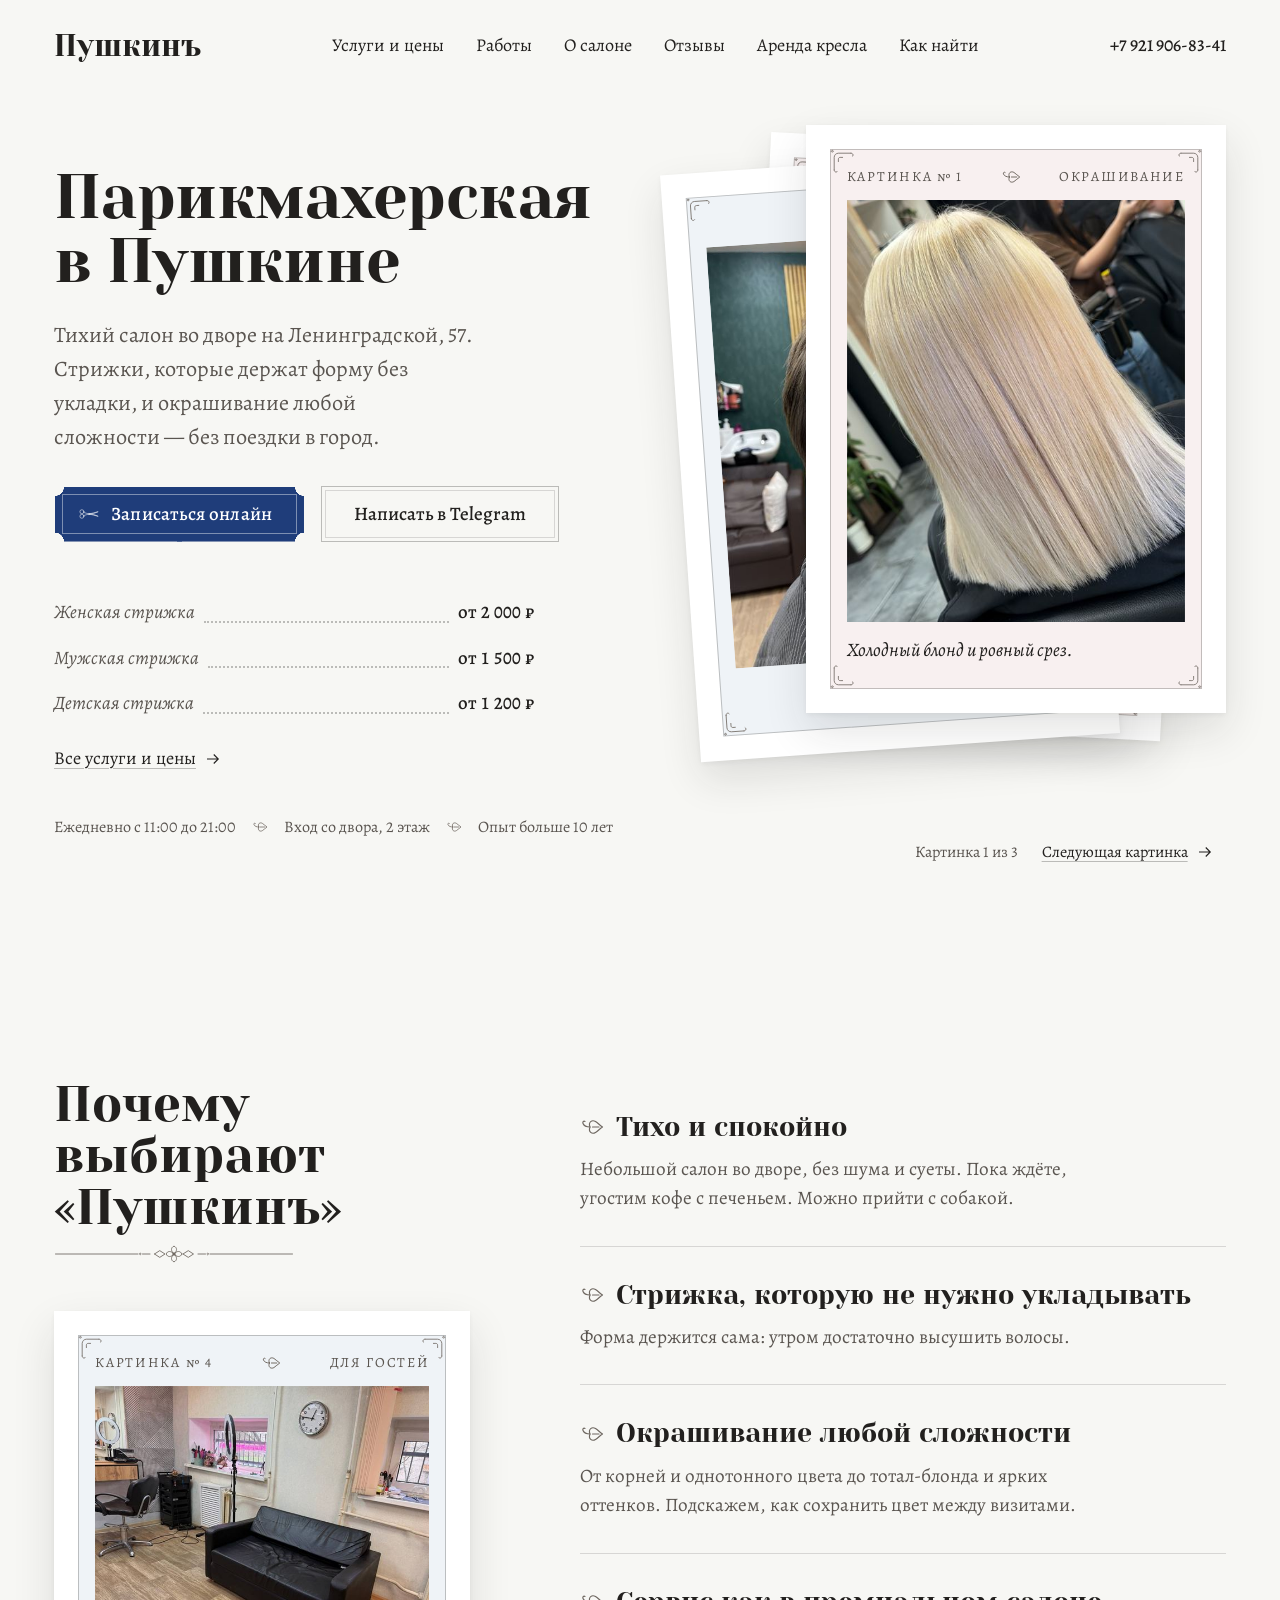
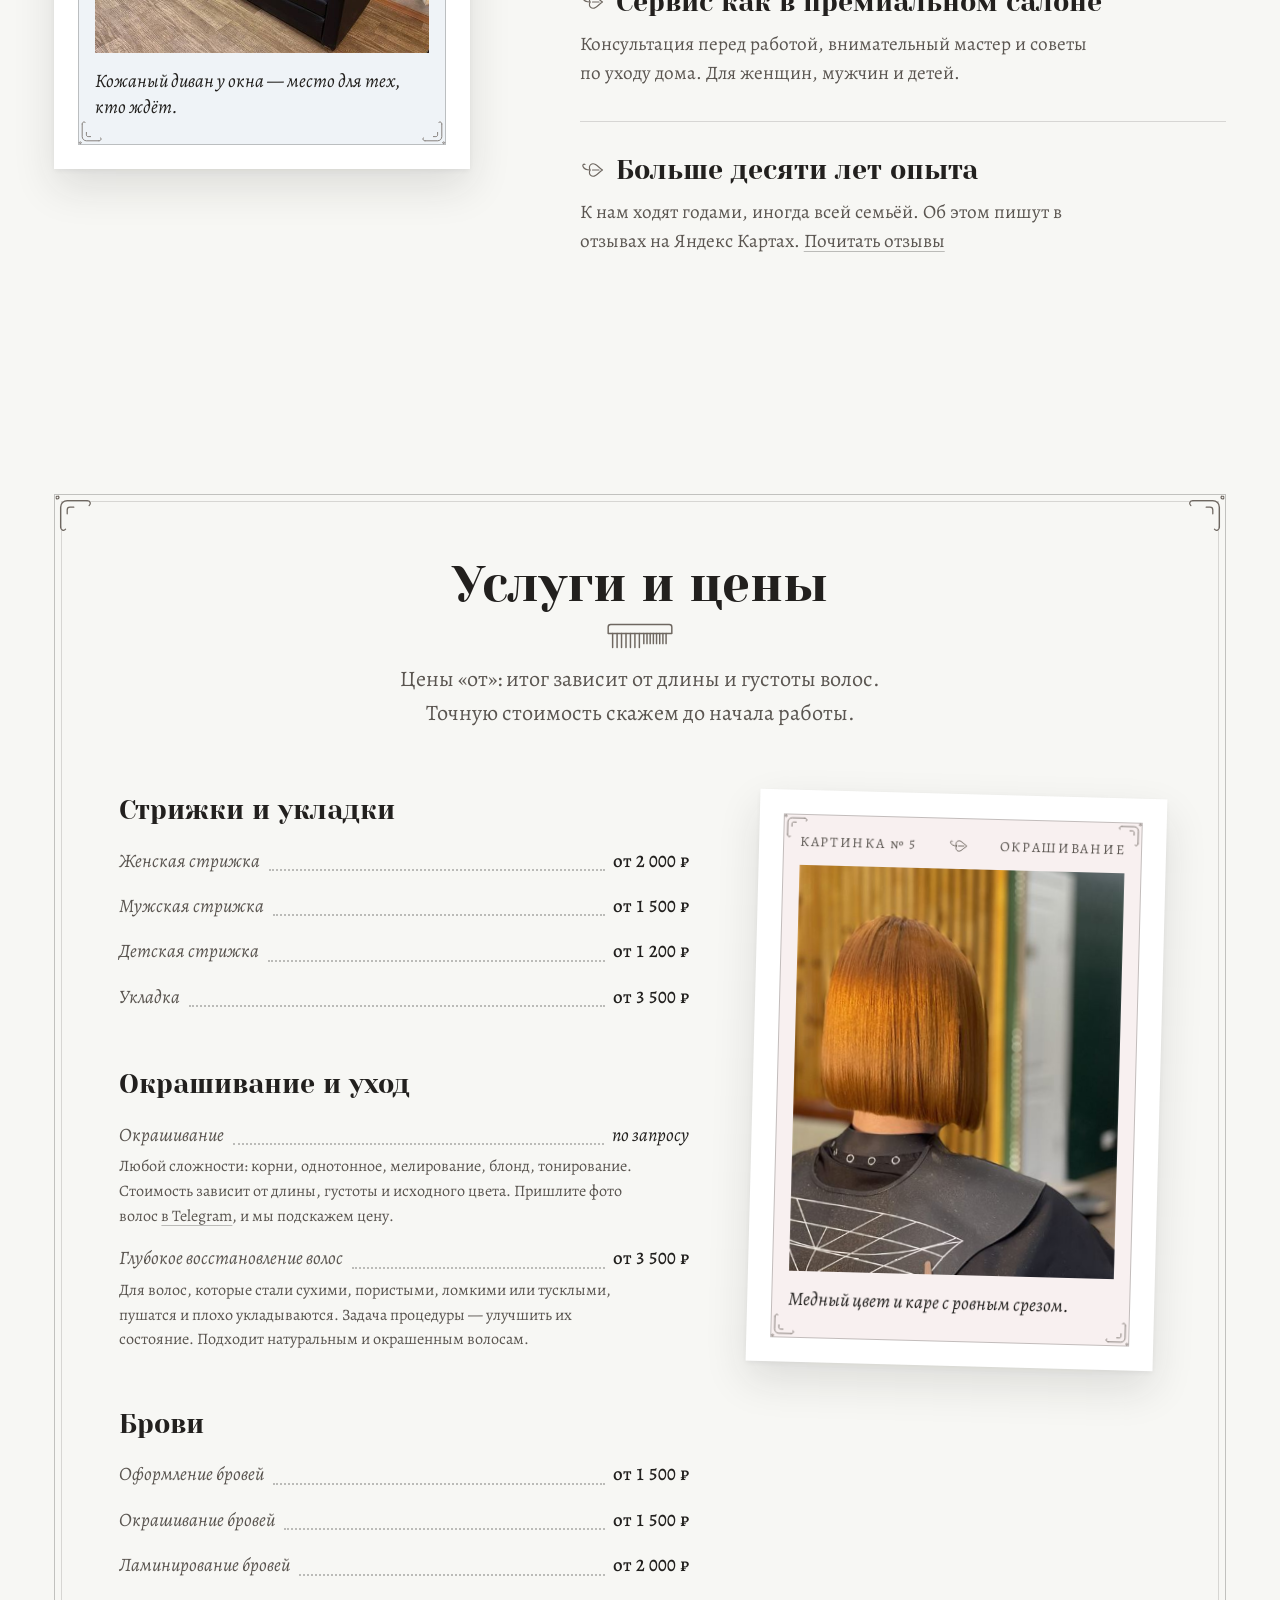
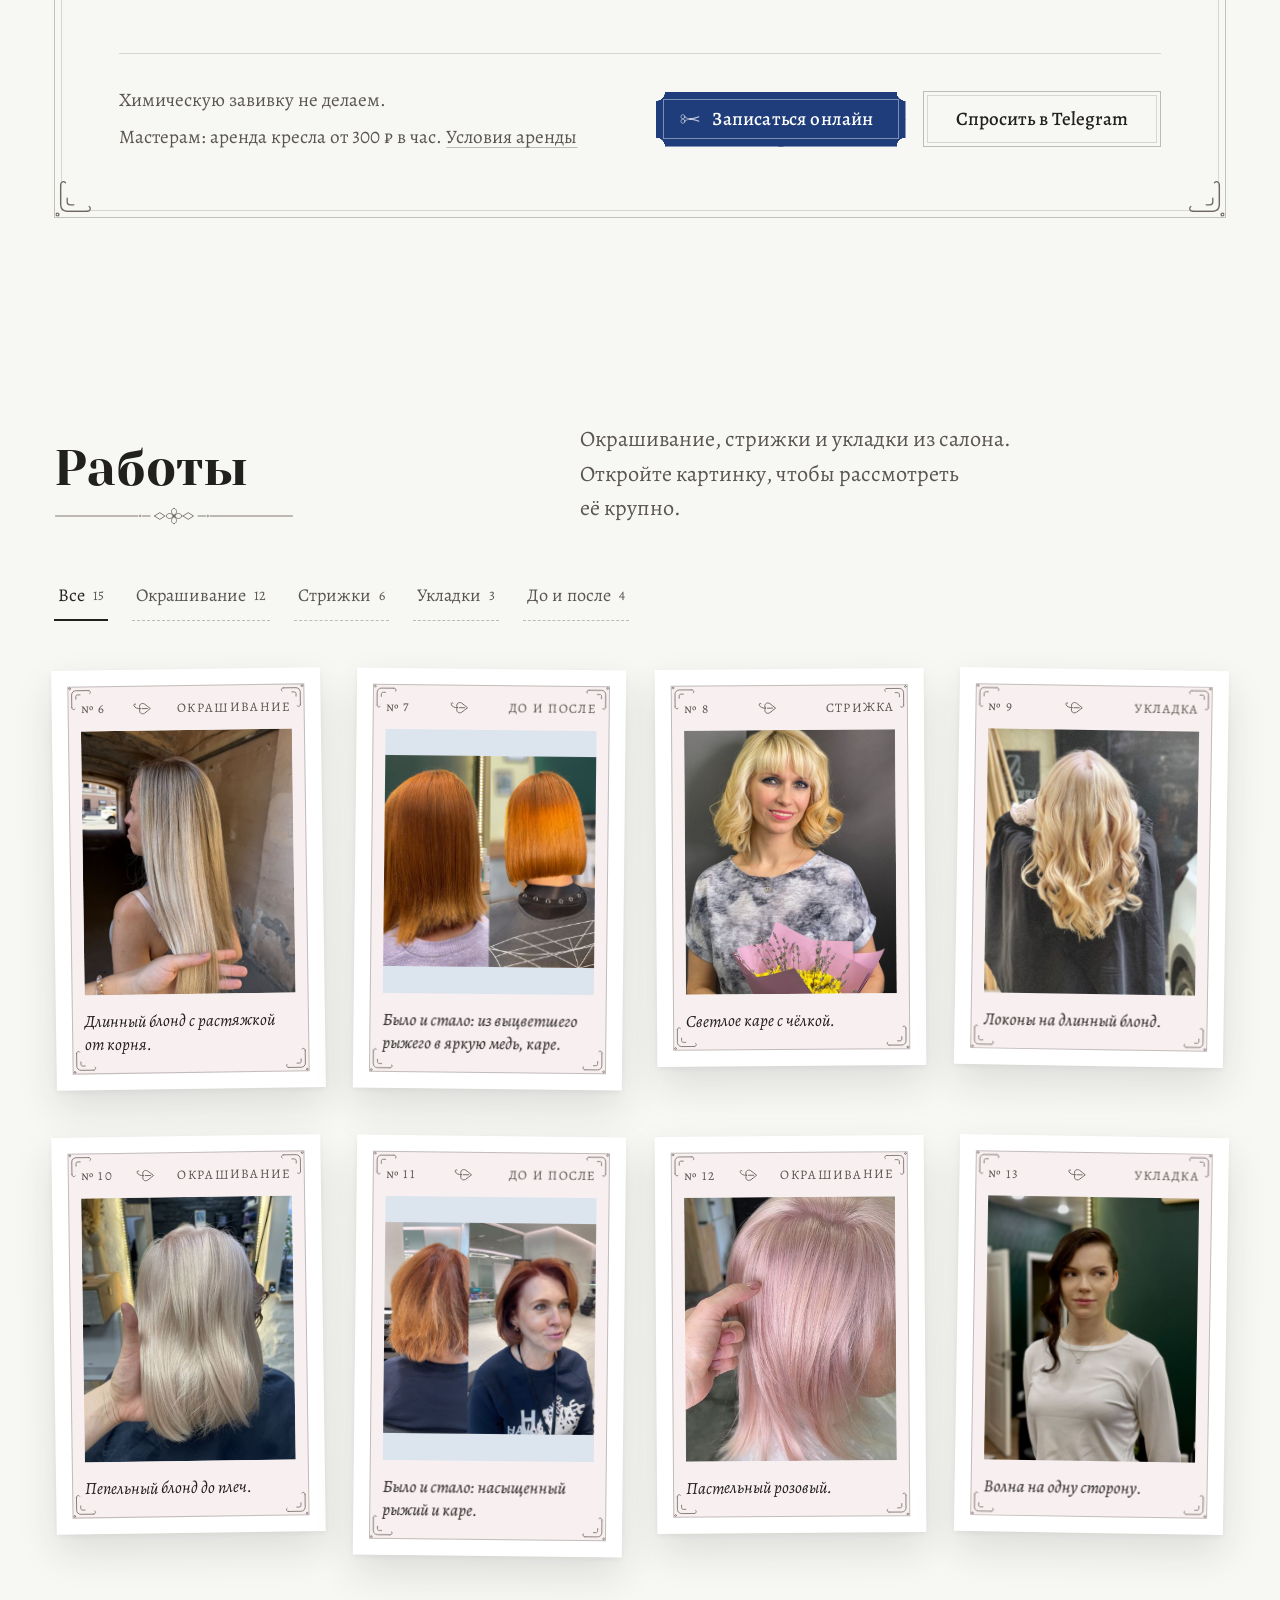
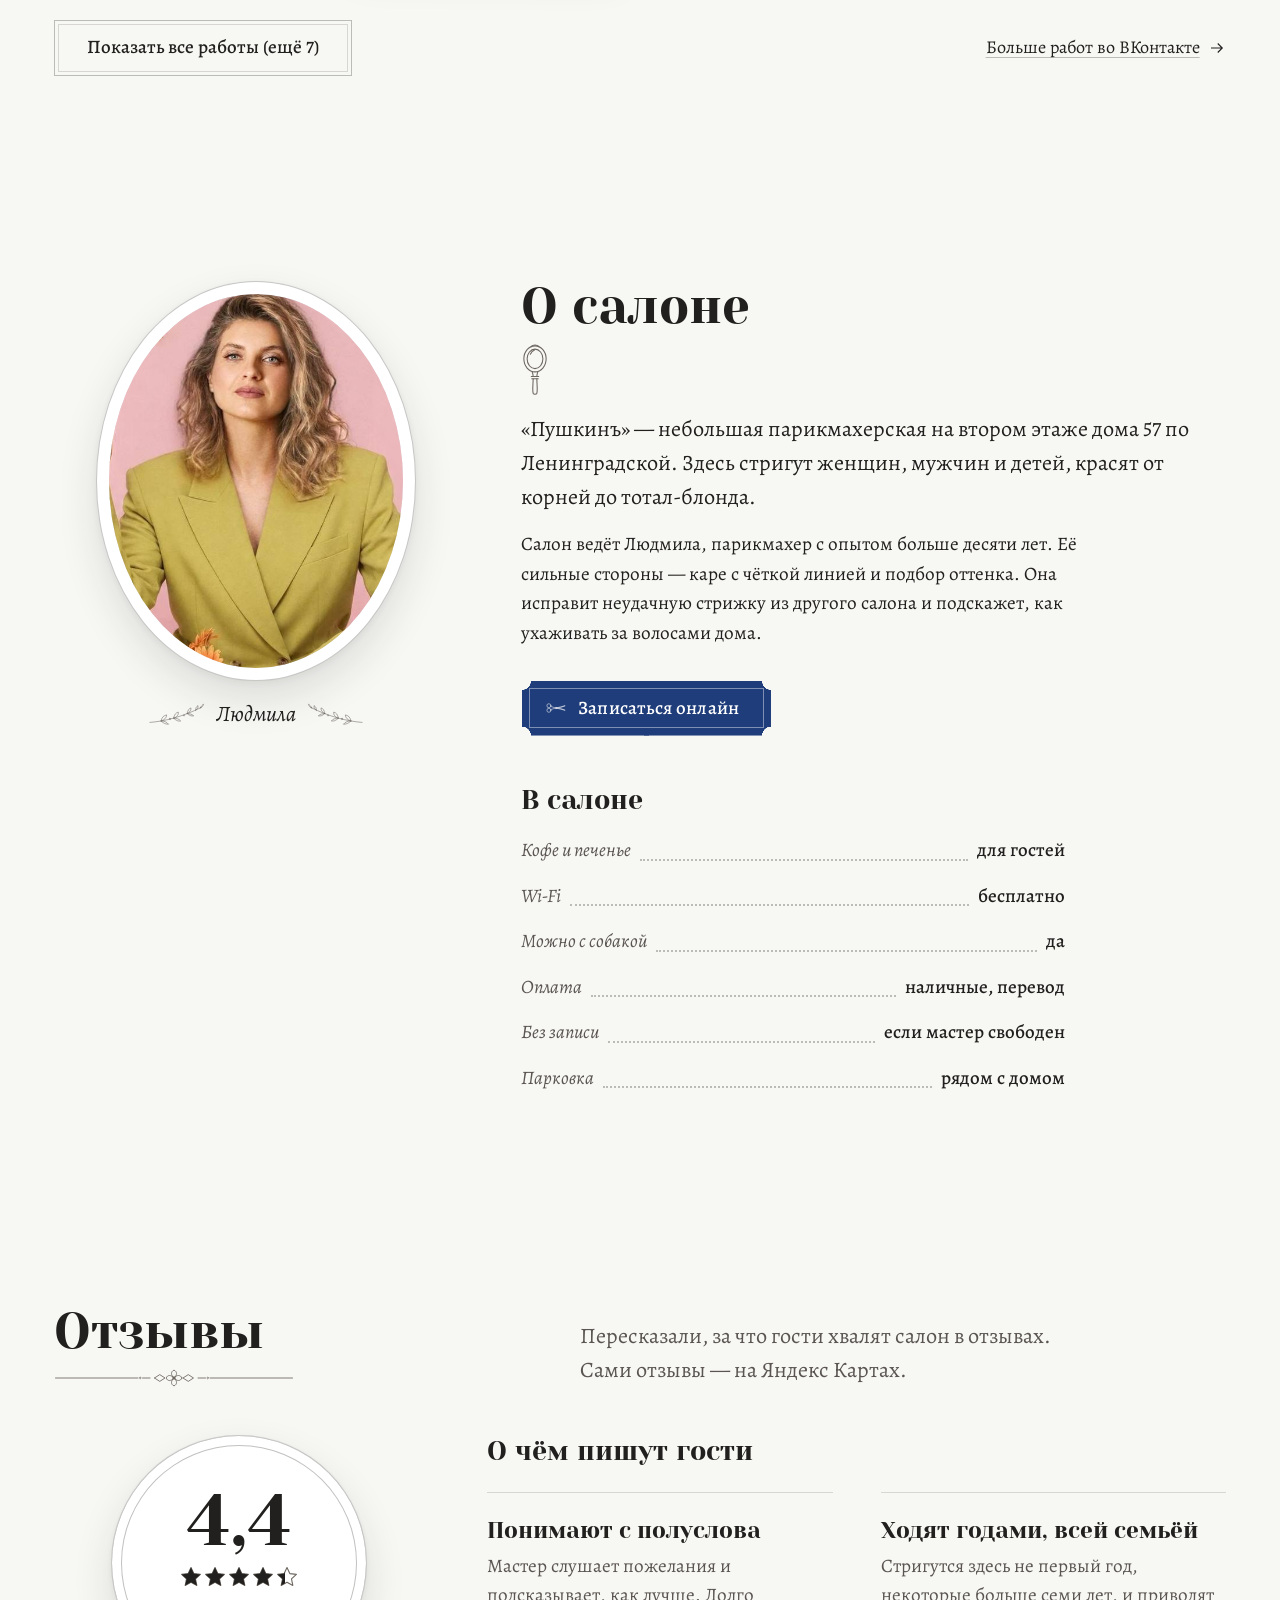
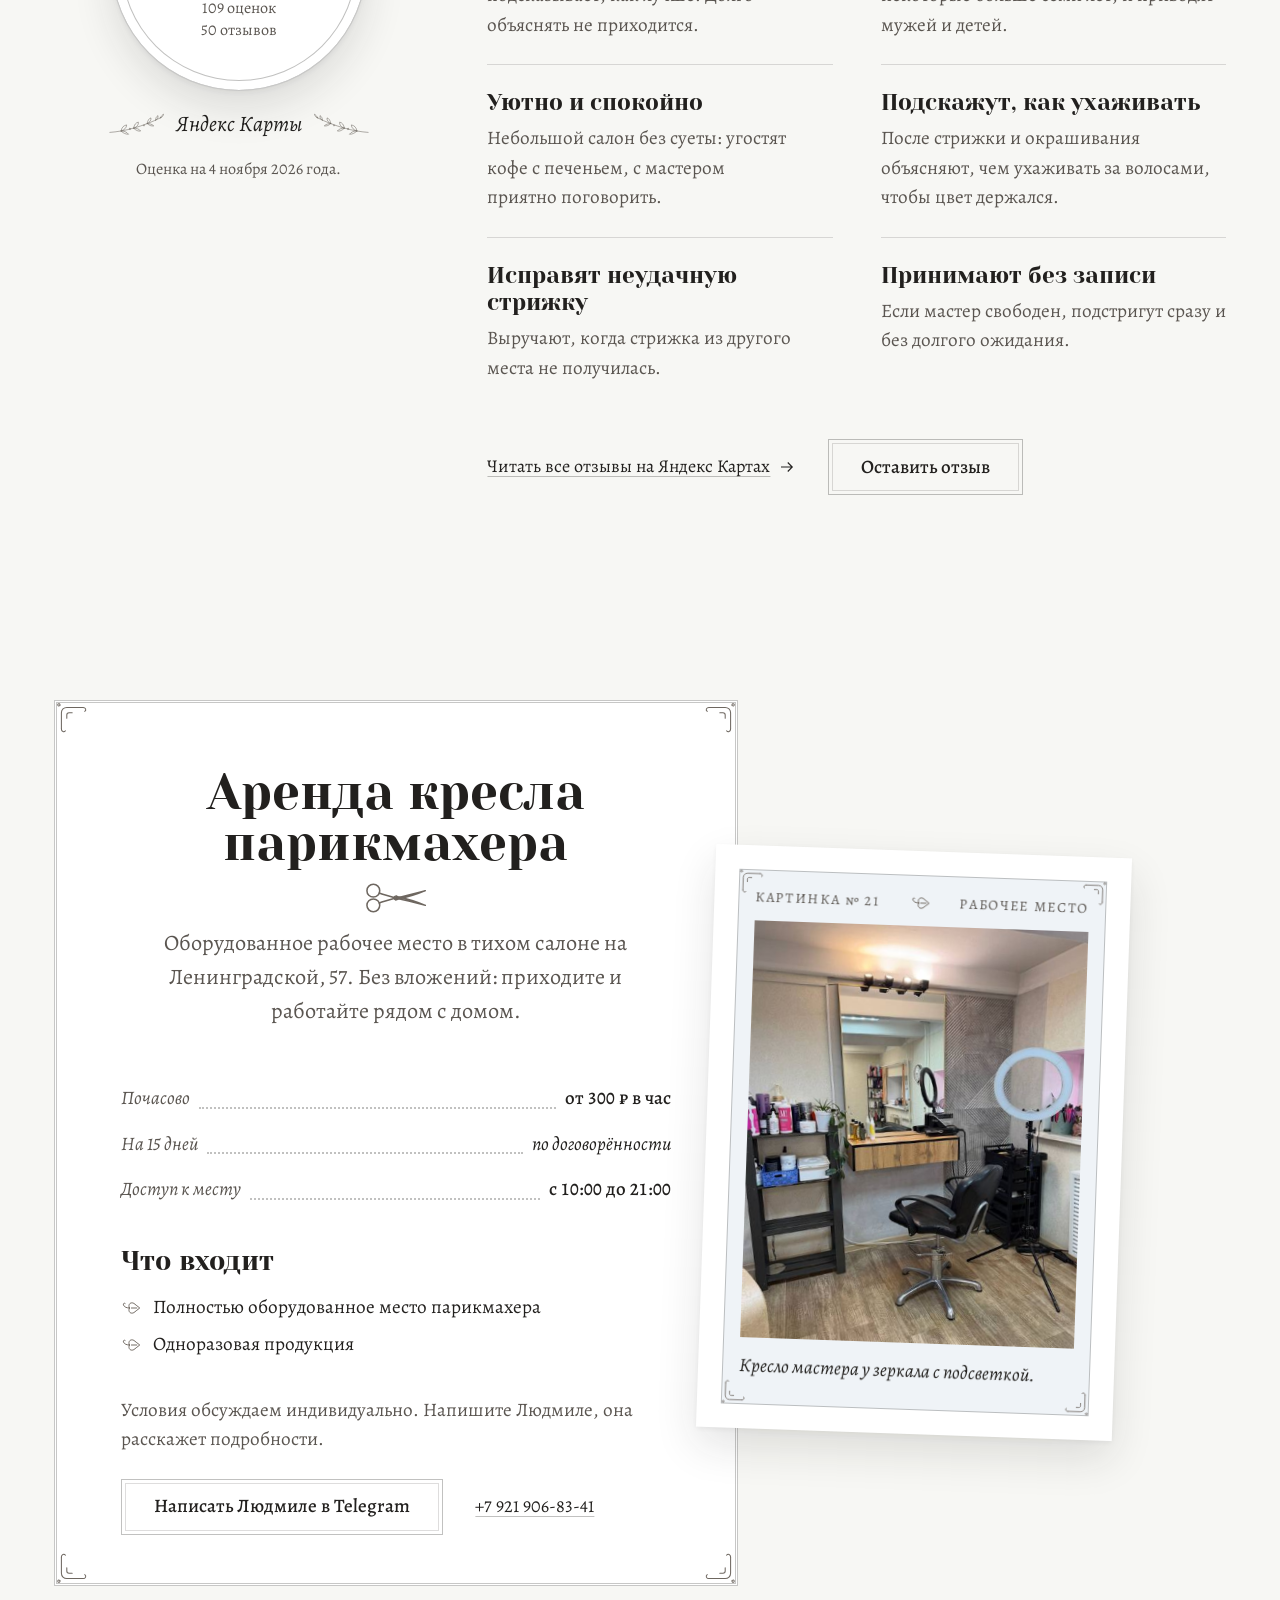
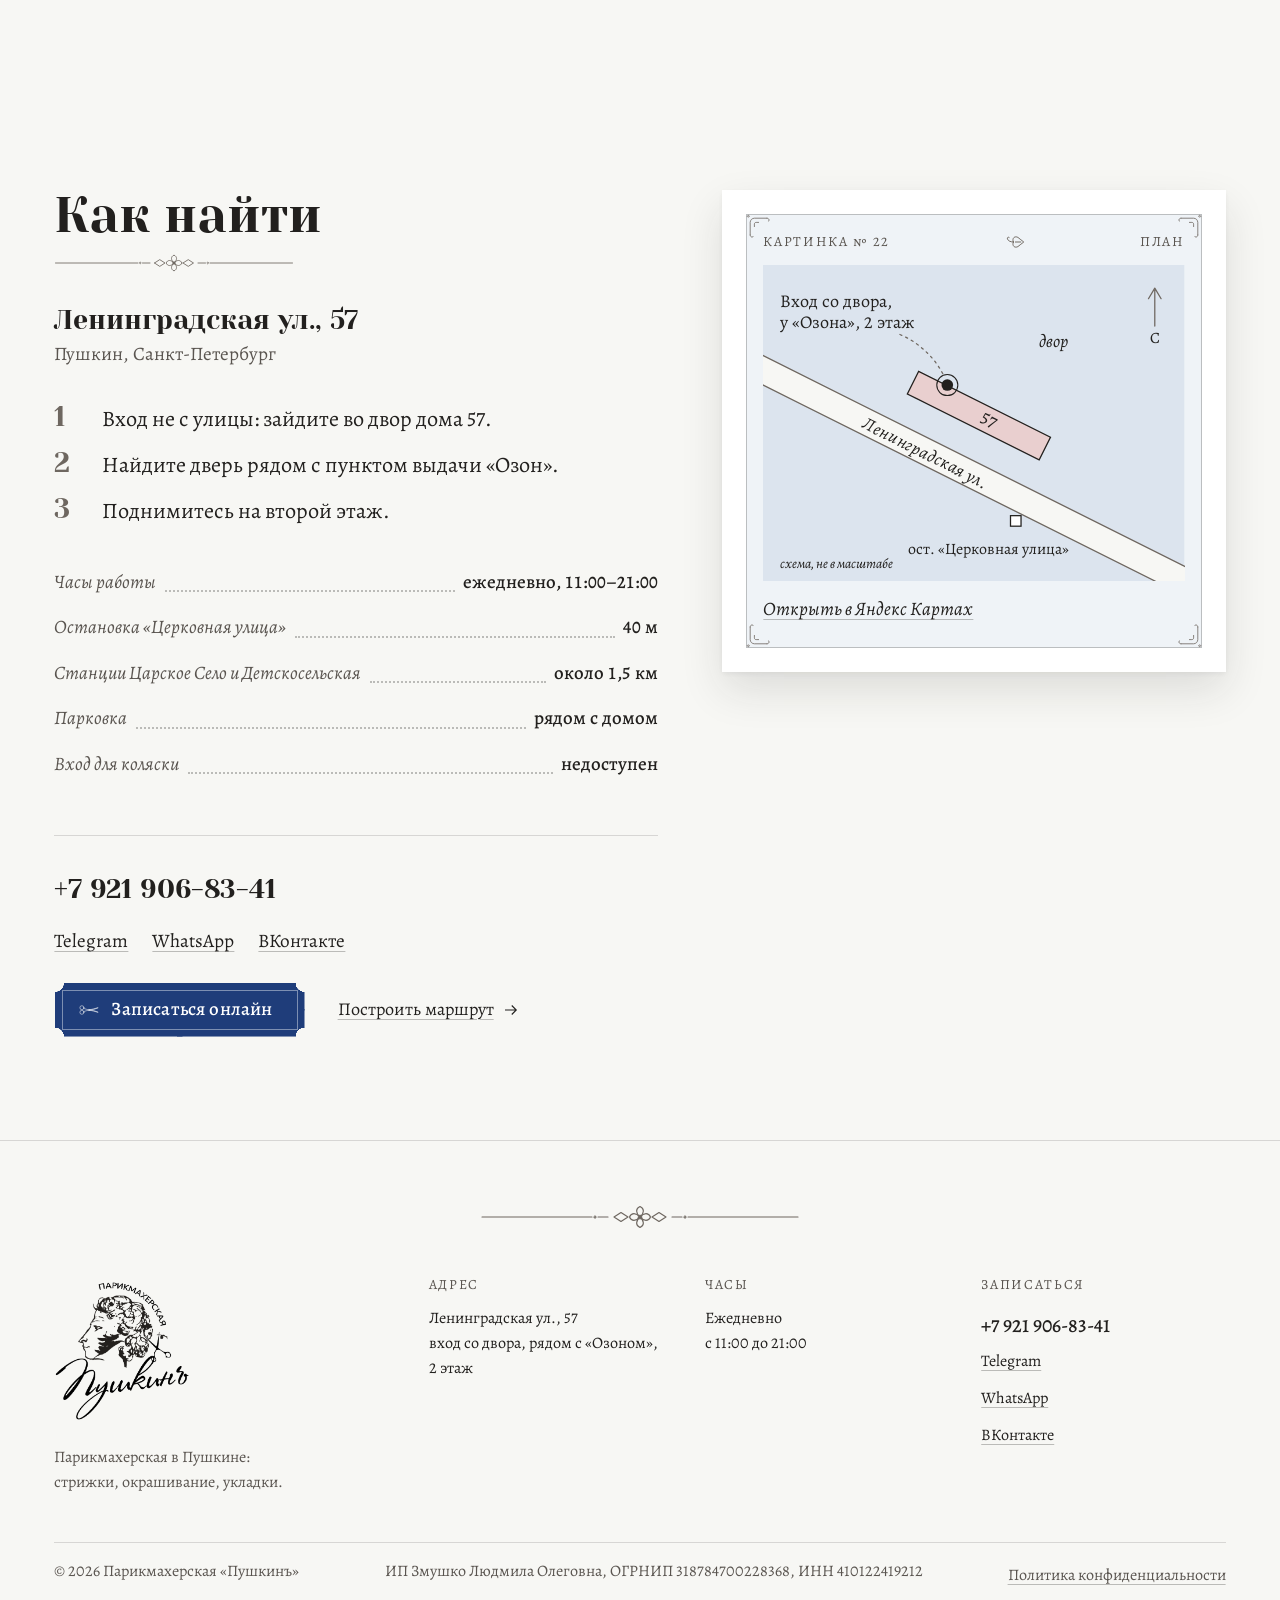
==== index.html @ fe4d4925 "feat: demo of the Pushkin salon site for client review Preview build (noindex, robots closed) of the" ====
<!doctype html>
<html lang="ru">
<head>
  <meta charset="utf-8">
  <meta name="viewport" content="width=device-width, initial-scale=1">
  <meta name="robots" content="noindex, nofollow">
  <title>Парикмахерская «Пушкинъ» в Пушкине — стрижки и окрашивание на Ленинградской, 57</title>
  <meta name="description" content="Парикмахерская в Пушкине: тихий салон во дворе на Ленинградской, 57. Женские, мужские и детские стрижки, окрашивание любой сложности, уход и брови. Ежедневно с 11:00 до 21:00.">
  <meta name="theme-color" content="#F7F7F4">
  <link rel="canonical" href="https://pushkin-salon.example/">
  <link rel="icon" href="favicon.ico" sizes="32x32">
  <link rel="apple-touch-icon" href="apple-touch-icon.png">
  <link rel="manifest" href="site.webmanifest">

  <meta property="og:type" content="website">
  <meta property="og:locale" content="ru_RU">
  <meta property="og:site_name" content="Парикмахерская «Пушкинъ»">
  <meta property="og:title" content="Парикмахерская «Пушкинъ» в Пушкине">
  <meta property="og:description" content="Тихий салон во дворе на Ленинградской, 57: стрижки, окрашивание любой сложности, уход. Ежедневно с 11:00 до 21:00.">
  <meta property="og:url" content="https://pushkin-salon.example/">
  <meta property="og:image" content="https://pushkin-salon.example/img/og-image.jpg">
  <meta property="og:image:width" content="1200">
  <meta property="og:image:height" content="630">
  <meta property="og:image:alt" content="Логотип парикмахерской «Пушкинъ» и светлый блонд с ровным срезом">
  <meta name="twitter:card" content="summary_large_image">

  <script type="application/ld+json">
  {
    "@context": "https://schema.org",
    "@type": "HairSalon",
    "@id": "https://pushkin-salon.example/#salon",
    "name": "Парикмахерская «Пушкинъ»",
    "url": "https://pushkin-salon.example/",
    "logo": "https://pushkin-salon.example/img/logo.png",
    "image": "https://pushkin-salon.example/img/og-image.jpg",
    "description": "Тихий салон во дворе на Ленинградской, 57 в Пушкине: стрижки для женщин, мужчин и детей, окрашивание любой сложности, уход за волосами, брови.",
    "telephone": "+7 921 906-83-41",
    "priceRange": "от 1 200 ₽",
    "currenciesAccepted": "RUB",
    "paymentAccepted": "Наличные, перевод",
    "address": {
      "@type": "PostalAddress",
      "streetAddress": "Ленинградская ул., 57, вход со двора, 2 этаж",
      "addressLocality": "Пушкин",
      "addressRegion": "Санкт-Петербург",
      "postalCode": "196607",
      "addressCountry": "RU"
    },
    "geo": { "@type": "GeoCoordinates", "latitude": 59.729182, "longitude": 30.411163 },
    "hasMap": "https://yandex.ru/maps/org/pushkin/1633213850/",
    "openingHoursSpecification": [{
      "@type": "OpeningHoursSpecification",
      "dayOfWeek": ["Monday", "Tuesday", "Wednesday", "Thursday", "Friday", "Saturday", "Sunday"],
      "opens": "11:00",
      "closes": "21:00"
    }],
    "sameAs": ["https://vk.com/pushkincut", "https://yandex.ru/maps/org/pushkin/1633213850/"],
    "potentialAction": { "@type": "ReserveAction", "target": "https://dikidi.ru/1665458" },
    "hasOfferCatalog": {
      "@type": "OfferCatalog",
      "name": "Услуги и цены",
      "itemListElement": [
        { "@type": "Offer", "itemOffered": { "@type": "Service", "name": "Женская стрижка" }, "priceSpecification": { "@type": "PriceSpecification", "minPrice": 2000, "priceCurrency": "RUB" } },
        { "@type": "Offer", "itemOffered": { "@type": "Service", "name": "Мужская стрижка" }, "priceSpecification": { "@type": "PriceSpecification", "minPrice": 1500, "priceCurrency": "RUB" } },
        { "@type": "Offer", "itemOffered": { "@type": "Service", "name": "Детская стрижка" }, "priceSpecification": { "@type": "PriceSpecification", "minPrice": 1200, "priceCurrency": "RUB" } },
        { "@type": "Offer", "itemOffered": { "@type": "Service", "name": "Укладка" }, "priceSpecification": { "@type": "PriceSpecification", "minPrice": 3500, "priceCurrency": "RUB" } },
        { "@type": "Offer", "itemOffered": { "@type": "Service", "name": "Окрашивание любой сложности" } },
        { "@type": "Offer", "itemOffered": { "@type": "Service", "name": "Глубокое восстановление волос" }, "priceSpecification": { "@type": "PriceSpecification", "minPrice": 3500, "priceCurrency": "RUB" } },
        { "@type": "Offer", "itemOffered": { "@type": "Service", "name": "Оформление бровей" }, "priceSpecification": { "@type": "PriceSpecification", "minPrice": 1500, "priceCurrency": "RUB" } },
        { "@type": "Offer", "itemOffered": { "@type": "Service", "name": "Окрашивание бровей" }, "priceSpecification": { "@type": "PriceSpecification", "minPrice": 1500, "priceCurrency": "RUB" } },
        { "@type": "Offer", "itemOffered": { "@type": "Service", "name": "Ламинирование бровей" }, "priceSpecification": { "@type": "PriceSpecification", "minPrice": 2000, "priceCurrency": "RUB" } },
        { "@type": "Offer", "itemOffered": { "@type": "Service", "name": "Аренда парикмахерского кресла" }, "priceSpecification": { "@type": "UnitPriceSpecification", "minPrice": 300, "priceCurrency": "RUB", "unitText": "час" } }
      ]
    }
  }
  </script>
  <script>
    if (!matchMedia('(prefers-reduced-motion: reduce)').matches) {
      document.documentElement.classList.add('motion-ok');
      setTimeout(function () { if (!window.__decor) document.documentElement.classList.remove('motion-ok'); }, 3000);
    }
  </script>
  <link rel="preload" href="fonts/yeseva-one-cyrillic.woff2" as="font" type="font/woff2" crossorigin>
  <link rel="preload" href="fonts/alegreya-cyrillic.woff2" as="font" type="font/woff2" crossorigin>
  <link rel="stylesheet" href="css/site.css">
  <script src="js/main.js" defer></script>
  <script src="js/decor.js" defer></script>
  <script src="js/stack.js" defer></script>
  <script src="js/gallery.js" defer></script>
</head>
<body>
  <svg width="0" height="0" style="position: absolute" aria-hidden="true">
    <symbol id="orn-rule" viewBox="0 0 320 24">
      <path pathLength="1" d="M2 12H112"/>
      <path pathLength="1" d="M118 12H128"/>
      <path pathLength="1" d="M134 12L141 7.5L148 12L141 16.5Z"/>
      <path pathLength="1" d="M160 12C155.5 8 155.5 3.5 160 1.5C164.5 3.5 164.5 8 160 12C164.5 16 164.5 20.5 160 22.5C155.5 20.5 155.5 16 160 12Z"/>
      <path pathLength="1" d="M160 12C156 7.5 151.5 7.5 149.5 12C151.5 16.5 156 16.5 160 12C164 7.5 168.5 7.5 170.5 12C168.5 16.5 164 16.5 160 12Z"/>
      <path pathLength="1" d="M172 12L179 7.5L186 12L179 16.5Z"/>
      <path pathLength="1" d="M192 12H202"/>
      <path pathLength="1" d="M208 12H318"/>
      <circle class="fill" cx="160" cy="12" r="1.8"/>
      <circle class="fill" cx="115" cy="12" r="1"/>
      <circle class="fill" cx="205" cy="12" r="1"/>
    </symbol>
    <symbol id="orn-laurel" viewBox="0 0 120 48">
      <path pathLength="1" d="M4 42C34 40 74 30 114 10"/>
      <path pathLength="1" d="M28 39C29 31 34 27 40 26C40 32 35 37 28 39Z"/>
      <path pathLength="1" d="M28 39C33 44 38 46 44 46C40 41 35 39 28 39Z"/>
      <path pathLength="1" d="M55 33C56 25 60 21 65 20C66 26 61 31 55 33Z"/>
      <path pathLength="1" d="M55 33C60 38 65 40 70 39C67 35 62 33 55 33Z"/>
      <path pathLength="1" d="M84 23C85 16 88 12 92 11C93 16 89 21 84 23Z"/>
      <path pathLength="1" d="M84 23C88 27 93 29 98 28C95 25 90 23 84 23Z"/>
      <path pathLength="1" d="M102 16C102 11 104 8 107 6C108 10 106 14 102 16Z"/>
      <path pathLength="1" d="M112 11C114 7 116 5 119 3C118 7 116 10 112 11Z"/>
      <circle class="fill" cx="47" cy="34.5" r="1.4"/>
      <circle class="fill" cx="77" cy="27" r="1.2"/>
    </symbol>
    <symbol id="orn-corner" viewBox="0 0 40 40">
      <path pathLength="1" d="M6 30V12C6 8.7 8.7 6 12 6H30"/>
      <path pathLength="1" d="M12 18V14.5C12 13 13 12 14.5 12H18"/>
      <path pathLength="1" d="M30 6C33 6 34 9 32 10.5"/>
      <path pathLength="1" d="M6 30C6 33 9 34 10.5 32"/>
      <circle class="fill" cx="3.2" cy="3.2" r="1.3"/>
    </symbol>
    <symbol id="orn-fleuron" viewBox="0 0 24 24">
      <path pathLength="1" d="M10 12C8 7 12 4.5 15.5 6.5C18 8 20 10.5 22.5 12C20 13.5 18 16 15.5 17.5C12 19.5 8 17 10 12Z"/>
      <path pathLength="1" d="M10 12C7 12 4 11 3 8.5C2.3 6.8 3.8 5.5 5 6.5"/>
      <path pathLength="1" d="M12.5 12H19"/>
    </symbol>
    <symbol id="orn-scissors" viewBox="0 0 48 24">
      <circle pathLength="1" cx="7" cy="6.5" r="4.8"/>
      <path pathLength="1" d="M11.4 8.2C15 9.5 19 10.6 24 12C31 13.6 38 15.4 46 17.5C39 14.4 32 12.4 24 10.8"/>
      <circle pathLength="1" cx="7" cy="17.5" r="4.8"/>
      <path pathLength="1" d="M11.4 15.8C15 14.5 19 13.4 24 12C31 10.4 38 8.6 46 6.5C39 9.6 32 11.6 24 13.2"/>
      <circle class="fill" cx="24" cy="12" r="1.4"/>
    </symbol>
    <symbol id="orn-comb" viewBox="0 0 56 22">
      <path pathLength="1" d="M3 4C3 2.9 3.9 2 5 2H51C52.1 2 53 2.9 53 4V9H3Z"/>
      <path pathLength="1" d="M6.5 9V20M10 9V20M13.5 9V20M17 9V20M20.5 9V20M24 9V20M27.5 9V20M31 9V17M33.5 9V17M36 9V17M38.5 9V17M41 9V17M43.5 9V17M46 9V17M48.5 9V17"/>
    </symbol>
    <symbol id="orn-mirror" viewBox="0 0 30 56">
      <ellipse pathLength="1" cx="15" cy="16" rx="12" ry="14"/>
      <ellipse pathLength="1" cx="15" cy="16" rx="8.5" ry="10.5"/>
      <path pathLength="1" d="M11 2.5C13 .5 17 .5 19 2.5"/>
      <path pathLength="1" d="M12 30C12.5 32 13 33 13 35M18 30C17.5 32 17 33 17 35"/>
      <path pathLength="1" d="M11 35H19M11.5 37.5H18.5"/>
      <path pathLength="1" d="M13 37.5C13 44 12 49 13 53C13.5 54.5 16.5 54.5 17 53C18 49 17 44 17 37.5"/>
      <path pathLength="1" d="M10 11C11 8.5 12.5 7.2 14.5 6.5"/>
    </symbol>
  </svg>

  <a class="skip-link" href="#main">К содержанию</a>

  <header class="site-header">
    <div class="container site-header__inner">
      <a class="logo" href="#top" aria-label="Пушкинъ — на главную">Пушкинъ</a>

      <nav class="site-nav" id="site-nav" aria-label="Разделы сайта">
        <ul role="list">
          <li><a href="#uslugi">Услуги и цены</a></li>
          <li><a href="#raboty">Работы</a></li>
          <li><a href="#o-salone">О салоне</a></li>
          <li><a href="#otzyvy">Отзывы</a></li>
          <li><a href="#arenda">Аренда кресла</a></li>
          <li><a href="#kontakty">Как найти</a></li>
        </ul>
        <div class="site-nav__contacts">
          <a href="tel:+79219068341">+7 921 906-83-41</a>
          <a href="https://t.me/zmushkol">Написать в Telegram</a>
          <a href="https://wa.me/79219068341">Написать в WhatsApp</a>
        </div>
      </nav>

      <a class="header-tel" href="tel:+79219068341">+7 921 906-83-41</a>

      <button class="menu-toggle" type="button" aria-expanded="false" aria-controls="site-nav">
        <svg class="icon-menu" viewBox="0 0 24 24" fill="none" stroke="currentColor" stroke-width="1.5" aria-hidden="true"><path d="M4 8h16M4 16h16"/></svg>
        <svg class="icon-close" viewBox="0 0 24 24" fill="none" stroke="currentColor" stroke-width="1.5" aria-hidden="true"><path d="M6 6l12 12M18 6L6 18"/></svg>
        <span class="menu-toggle__label">Меню</span>
      </button>
    </div>
  </header>

  <main id="main">
    <section class="hero" id="top">
      <div class="container hero__grid">
        <div class="hero__copy">
          <h1>Парикмахерская в Пушкине</h1>
          <p class="hero__lead">Тихий салон во дворе на Ленинградской, 57. Стрижки, которые держат форму без укладки, и окрашивание любой сложности&nbsp;— без поездки в&nbsp;город.</p>
          <div class="hero__actions">
            <a class="btn btn--book" href="https://dikidi.ru/1665458" data-booking>
              <svg class="scissors" viewBox="0 0 48 24" aria-hidden="true">
                <g class="blade blade-a"><circle cx="7" cy="6.5" r="4.8"/><path d="M11.4 8.2C15 9.5 19 10.6 24 12C31 13.6 38 15.4 46 17.5C39 14.4 32 12.4 24 10.8"/></g>
                <g class="blade blade-b"><circle cx="7" cy="17.5" r="4.8"/><path d="M11.4 15.8C15 14.5 19 13.4 24 12C31 10.4 38 8.6 46 6.5C39 9.6 32 11.6 24 13.2"/></g>
                <circle class="pivot" cx="24" cy="12" r="1.4"/>
              </svg>
              Записаться онлайн
            </a>
            <a class="btn btn--quiet" href="https://t.me/zmushkol">Написать в Telegram</a>
          </div>
          <ul class="price-list hero__prices" role="list">
            <li class="price-row"><span class="price-row__name">Женская стрижка</span><span class="price-row__price">от 2 000 ₽</span></li>
            <li class="price-row"><span class="price-row__name">Мужская стрижка</span><span class="price-row__price">от 1 500 ₽</span></li>
            <li class="price-row"><span class="price-row__name">Детская стрижка</span><span class="price-row__price">от 1 200 ₽</span></li>
          </ul>
          <a class="link-arrow hero__more" href="#uslugi">Все услуги и цены
            <svg viewBox="0 0 24 24" fill="none" stroke="currentColor" stroke-width="1.5" aria-hidden="true"><path d="M4 12h15M13 6l6 6-6 6"/></svg>
          </a>
          <p class="hero__facts">
            <span>Ежедневно с 11:00 до 21:00</span>
            <svg class="orn orn--fleuron" aria-hidden="true"><use href="#orn-fleuron"/></svg>
            <span>Вход со двора, 2 этаж</span>
            <svg class="orn orn--fleuron" aria-hidden="true"><use href="#orn-fleuron"/></svg>
            <span>Опыт больше 10 лет</span>
          </p>
        </div>

        <div class="hero__media">
          <div class="plate-stack" aria-label="Работы салона">
            <figure class="plate" data-pos="0">
              <div class="plate__mark">
                <span class="plate__corner plate__corner--tl"><svg class="orn draw" aria-hidden="true"><use href="#orn-corner"/></svg></span>
                <span class="plate__corner plate__corner--tr"><svg class="orn draw" aria-hidden="true"><use href="#orn-corner"/></svg></span>
                <span class="plate__corner plate__corner--bl"><svg class="orn draw" aria-hidden="true"><use href="#orn-corner"/></svg></span>
                <span class="plate__corner plate__corner--br"><svg class="orn draw" aria-hidden="true"><use href="#orn-corner"/></svg></span>
                <div class="plate__head"><span>Картинка № 1</span><svg class="orn orn--fleuron" aria-hidden="true"><use href="#orn-fleuron"/></svg><span>Окрашивание</span></div>
                <div class="plate__img"><img src="img/raboty/blond-kare-dlinnoe.jpg" srcset="img/raboty/blond-kare-dlinnoe-640.jpg 480w, img/raboty/blond-kare-dlinnoe.jpg 960w" sizes="(max-width: 60rem) calc(78vw - 4rem), 23rem" width="960" height="1280" alt="Холодный светлый блонд: прямые волосы ниже плеч с ровным срезом, вид сзади" fetchpriority="high"></div>
                <figcaption>Холодный блонд и ровный срез.</figcaption>
              </div>
            </figure>
            <figure class="plate plate--blue" data-pos="1">
              <div class="plate__mark">
                <span class="plate__corner plate__corner--tl"><svg class="orn draw" aria-hidden="true"><use href="#orn-corner"/></svg></span>
                <span class="plate__corner plate__corner--tr"><svg class="orn draw" aria-hidden="true"><use href="#orn-corner"/></svg></span>
                <span class="plate__corner plate__corner--bl"><svg class="orn draw" aria-hidden="true"><use href="#orn-corner"/></svg></span>
                <span class="plate__corner plate__corner--br"><svg class="orn draw" aria-hidden="true"><use href="#orn-corner"/></svg></span>
                <div class="plate__head"><span>Картинка № 2</span><svg class="orn orn--fleuron" aria-hidden="true"><use href="#orn-fleuron"/></svg><span>Мужская стрижка</span></div>
                <div class="plate__img"><img src="img/raboty/muzhskaya-strizhka.jpg" srcset="img/raboty/muzhskaya-strizhka-640.jpg 480w, img/raboty/muzhskaya-strizhka.jpg 960w" sizes="(max-width: 60rem) calc(78vw - 4rem), 23rem" width="960" height="1280" alt="Мужская стрижка: удлинённый верх уложен набок, виски короче, вид сбоку" loading="lazy"></div>
                <figcaption>Мужская стрижка с длиной сверху.</figcaption>
              </div>
            </figure>
            <figure class="plate" data-pos="2">
              <div class="plate__mark">
                <span class="plate__corner plate__corner--tl"><svg class="orn draw" aria-hidden="true"><use href="#orn-corner"/></svg></span>
                <span class="plate__corner plate__corner--tr"><svg class="orn draw" aria-hidden="true"><use href="#orn-corner"/></svg></span>
                <span class="plate__corner plate__corner--bl"><svg class="orn draw" aria-hidden="true"><use href="#orn-corner"/></svg></span>
                <span class="plate__corner plate__corner--br"><svg class="orn draw" aria-hidden="true"><use href="#orn-corner"/></svg></span>
                <div class="plate__head"><span>Картинка № 3</span><svg class="orn orn--fleuron" aria-hidden="true"><use href="#orn-fleuron"/></svg><span>За работой</span></div>
                <div class="plate__img"><img src="img/lyudmila-za-rabotoy.jpg" srcset="img/lyudmila-za-rabotoy-640.jpg 426w, img/lyudmila-za-rabotoy.jpg 853w" sizes="(max-width: 60rem) calc(78vw - 4rem), 23rem" width="853" height="1280" alt="Людмила укладывает волосы клиенту феном и брашингом" loading="lazy"></div>
                <figcaption>Людмила за работой: укладка феном.</figcaption>
              </div>
            </figure>
            <div class="plate-stack__controls">
              <span class="plate-stack__status" aria-live="polite"></span>
              <button class="plate-stack__next" type="button">Следующая картинка
                <svg viewBox="0 0 24 24" fill="none" stroke="currentColor" stroke-width="1.5" aria-hidden="true"><path d="M4 12h15M13 6l6 6-6 6"/></svg>
              </button>
            </div>
          </div>
        </div>
      </div>
    </section>

    <section class="section why" id="pochemu" aria-labelledby="why-title">
      <div class="container why__grid">
        <div class="why__aside">
          <div class="title-orn">
            <h2 id="why-title">Почему выбирают «Пушкинъ»</h2>
            <svg class="orn orn--rule draw" aria-hidden="true"><use href="#orn-rule"/></svg>
          </div>
          <figure class="plate plate--blue">
            <div class="plate__mark">
              <span class="plate__corner plate__corner--tl"><svg class="orn draw" aria-hidden="true"><use href="#orn-corner"/></svg></span>
              <span class="plate__corner plate__corner--tr"><svg class="orn draw" aria-hidden="true"><use href="#orn-corner"/></svg></span>
              <span class="plate__corner plate__corner--bl"><svg class="orn draw" aria-hidden="true"><use href="#orn-corner"/></svg></span>
              <span class="plate__corner plate__corner--br"><svg class="orn draw" aria-hidden="true"><use href="#orn-corner"/></svg></span>
              <div class="plate__head"><span>Картинка № 4</span><svg class="orn orn--fleuron" aria-hidden="true"><use href="#orn-fleuron"/></svg><span>Для гостей</span></div>
              <div class="plate__img"><img src="img/salon-zal.jpg" srcset="img/salon-zal-640.jpg 640w, img/salon-zal.jpg 1280w" sizes="(max-width: 60rem) calc(100vw - 6rem), 23rem" width="1280" height="960" alt="Зона ожидания: кожаный диван у окна, настенные часы" loading="lazy"></div>
              <figcaption>Кожаный диван у окна — место для тех, кто ждёт.</figcaption>
            </div>
          </figure>
        </div>

        <ul class="why__list" role="list">
          <li class="why__item">
            <h3><svg class="orn orn--fleuron" aria-hidden="true"><use href="#orn-fleuron"/></svg>Тихо и спокойно</h3>
            <p>Небольшой салон во дворе, без шума и суеты. Пока ждёте, угостим кофе с печеньем. Можно прийти с собакой.</p>
          </li>
          <li class="why__item">
            <h3><svg class="orn orn--fleuron" aria-hidden="true"><use href="#orn-fleuron"/></svg>Стрижка, которую не нужно укладывать</h3>
            <p>Форма держится сама: утром достаточно высушить волосы.</p>
          </li>
          <li class="why__item">
            <h3><svg class="orn orn--fleuron" aria-hidden="true"><use href="#orn-fleuron"/></svg>Окрашивание любой сложности</h3>
            <p>От корней и однотонного цвета до тотал-блонда и ярких оттенков. Подскажем, как сохранить цвет между визитами.</p>
          </li>
          <li class="why__item">
            <h3><svg class="orn orn--fleuron" aria-hidden="true"><use href="#orn-fleuron"/></svg>Сервис как в премиальном салоне</h3>
            <p>Консультация перед работой, внимательный мастер и советы по уходу дома. Для женщин, мужчин и детей.</p>
          </li>
          <li class="why__item">
            <h3><svg class="orn orn--fleuron" aria-hidden="true"><use href="#orn-fleuron"/></svg>Больше десяти лет опыта</h3>
            <p>К нам ходят годами, иногда всей семьёй. Об этом пишут в отзывах на Яндекс Картах. <a href="#otzyvy">Почитать отзывы</a></p>
          </li>
        </ul>
      </div>
    </section>
    <section class="section services" id="uslugi" aria-labelledby="services-title">
      <div class="container">
        <div class="services__sheet">
          <span class="plate__corner plate__corner--tl"><svg class="orn draw" aria-hidden="true"><use href="#orn-corner"/></svg></span>
          <span class="plate__corner plate__corner--tr"><svg class="orn draw" aria-hidden="true"><use href="#orn-corner"/></svg></span>
          <span class="plate__corner plate__corner--bl"><svg class="orn draw" aria-hidden="true"><use href="#orn-corner"/></svg></span>
          <span class="plate__corner plate__corner--br"><svg class="orn draw" aria-hidden="true"><use href="#orn-corner"/></svg></span>

          <div class="services__head title-orn title-orn--center">
            <h2 id="services-title">Услуги и цены</h2>
            <svg class="orn orn--comb draw" aria-hidden="true"><use href="#orn-comb"/></svg>
            <p>Цены «от»: итог зависит от длины и густоты волос. Точную стоимость скажем до начала работы.</p>
          </div>

          <div class="services__body">
            <div class="services__groups">
              <section class="services__group" aria-labelledby="services-cuts">
                <h3 id="services-cuts">Стрижки и укладки</h3>
                <ul class="price-list" role="list">
                  <li class="price-row"><span class="price-row__name">Женская стрижка</span><span class="price-row__price">от 2 000 ₽</span></li>
                  <li class="price-row"><span class="price-row__name">Мужская стрижка</span><span class="price-row__price">от 1 500 ₽</span></li>
                  <li class="price-row"><span class="price-row__name">Детская стрижка</span><span class="price-row__price">от 1 200 ₽</span></li>
                  <li class="price-row"><span class="price-row__name">Укладка</span><span class="price-row__price">от 3 500 ₽</span></li>
                </ul>
              </section>

              <section class="services__group" aria-labelledby="services-colour">
                <h3 id="services-colour">Окрашивание и уход</h3>
                <ul class="price-list" role="list">
                  <li class="price-row">
                    <span class="price-row__name">Окрашивание</span><span class="price-row__price price-row__price--ask">по запросу</span>
                    <span class="price-row__note">Любой сложности: корни, однотонное, мелирование, блонд, тонирование. Стоимость зависит от длины, густоты и исходного цвета. Пришлите фото волос <a href="https://t.me/zmushkol">в Telegram</a>, и мы подскажем цену.</span>
                  </li>
                  <li class="price-row">
                    <span class="price-row__name">Глубокое восстановление волос</span><span class="price-row__price">от 3 500 ₽</span>
                    <span class="price-row__note">Для волос, которые стали сухими, пористыми, ломкими или тусклыми, пушатся и плохо укладываются. Задача процедуры — улучшить их состояние. Подходит натуральным и окрашенным волосам.</span>
                  </li>
                </ul>
              </section>

              <section class="services__group" aria-labelledby="services-brows">
                <h3 id="services-brows">Брови</h3>
                <ul class="price-list" role="list">
                  <li class="price-row"><span class="price-row__name">Оформление бровей</span><span class="price-row__price">от 1 500 ₽</span></li>
                  <li class="price-row"><span class="price-row__name">Окрашивание бровей</span><span class="price-row__price">от 1 500 ₽</span></li>
                  <li class="price-row"><span class="price-row__name">Ламинирование бровей</span><span class="price-row__price">от 2 000 ₽</span></li>
                </ul>
              </section>
            </div>

            <figure class="plate">
              <div class="plate__mark">
                <span class="plate__corner plate__corner--tl"><svg class="orn draw" aria-hidden="true"><use href="#orn-corner"/></svg></span>
                <span class="plate__corner plate__corner--tr"><svg class="orn draw" aria-hidden="true"><use href="#orn-corner"/></svg></span>
                <span class="plate__corner plate__corner--bl"><svg class="orn draw" aria-hidden="true"><use href="#orn-corner"/></svg></span>
                <span class="plate__corner plate__corner--br"><svg class="orn draw" aria-hidden="true"><use href="#orn-corner"/></svg></span>
                <div class="plate__head"><span>Картинка № 5</span><svg class="orn orn--fleuron" aria-hidden="true"><use href="#orn-fleuron"/></svg><span>Окрашивание</span></div>
                <div class="plate__img"><img src="img/rabota-mednoe-kare.jpg" srcset="img/rabota-mednoe-kare-640.jpg 480w, img/rabota-mednoe-kare.jpg 960w" sizes="(max-width: 60rem) 16rem, 22rem" width="960" height="1280" alt="Гладкое медно-рыжее каре до подбородка, вид сзади" loading="lazy"></div>
                <figcaption>Медный цвет и каре с ровным срезом.</figcaption>
              </div>
            </figure>
          </div>

          <div class="services__foot">
            <div class="services__notes">
              <p>Химическую завивку не делаем.</p>
              <p>Мастерам: аренда кресла от 300 ₽ в час. <a href="#arenda">Условия аренды</a></p>
            </div>
            <div class="services__actions">
              <a class="btn btn--book" href="https://dikidi.ru/1665458" data-booking>
                <svg class="scissors" viewBox="0 0 48 24" aria-hidden="true">
                  <g class="blade blade-a"><circle cx="7" cy="6.5" r="4.8"/><path d="M11.4 8.2C15 9.5 19 10.6 24 12C31 13.6 38 15.4 46 17.5C39 14.4 32 12.4 24 10.8"/></g>
                  <g class="blade blade-b"><circle cx="7" cy="17.5" r="4.8"/><path d="M11.4 15.8C15 14.5 19 13.4 24 12C31 10.4 38 8.6 46 6.5C39 9.6 32 11.6 24 13.2"/></g>
                  <circle class="pivot" cx="24" cy="12" r="1.4"/>
                </svg>
                Записаться онлайн
              </a>
              <a class="btn btn--quiet" href="https://t.me/zmushkol">Спросить в Telegram</a>
            </div>
          </div>
        </div>
      </div>
    </section>
    <section class="section gallery" id="raboty" aria-labelledby="gallery-title">
      <div class="container">
        <div class="split-head">
          <div class="title-orn">
            <h2 id="gallery-title">Работы</h2>
            <svg class="orn orn--rule draw" aria-hidden="true"><use href="#orn-rule"/></svg>
          </div>
          <p>Окрашивание, стрижки и укладки из салона. Откройте картинку, чтобы рассмотреть её крупно.</p>
        </div>

        <div class="gallery__filters" role="group" aria-label="Какие работы показать" hidden>
          <button class="filter" type="button" data-filter="all" aria-pressed="true">Все <span class="filter__count"></span></button>
          <button class="filter" type="button" data-filter="color" aria-pressed="false">Окрашивание <span class="filter__count"></span></button>
          <button class="filter" type="button" data-filter="cut" aria-pressed="false">Стрижки <span class="filter__count"></span></button>
          <button class="filter" type="button" data-filter="style" aria-pressed="false">Укладки <span class="filter__count"></span></button>
          <button class="filter" type="button" data-filter="ba" aria-pressed="false">До и после <span class="filter__count"></span></button>
        </div>
        <p class="visually-hidden" aria-live="polite" data-gallery-status></p>

        <ul class="gallery__grid" role="list">
          <li class="gallery__item" data-tags="color">
            <figure class="plate">
              <div class="plate__mark">
                <span class="plate__corner plate__corner--tl"><svg class="orn draw" aria-hidden="true"><use href="#orn-corner"/></svg></span>
                <span class="plate__corner plate__corner--tr"><svg class="orn draw" aria-hidden="true"><use href="#orn-corner"/></svg></span>
                <span class="plate__corner plate__corner--bl"><svg class="orn draw" aria-hidden="true"><use href="#orn-corner"/></svg></span>
                <span class="plate__corner plate__corner--br"><svg class="orn draw" aria-hidden="true"><use href="#orn-corner"/></svg></span>
                <div class="plate__head"><span>№ 6</span><svg class="orn orn--fleuron" aria-hidden="true"><use href="#orn-fleuron"/></svg><span>Окрашивание</span></div>
                <button class="plate__img plate__open" type="button" aria-haspopup="dialog" data-full="img/raboty/blond-dlinnyi.jpg"><img src="img/raboty/blond-dlinnyi-640.jpg" srcset="img/raboty/blond-dlinnyi-640.jpg 480w, img/raboty/blond-dlinnyi.jpg 960w" sizes="(max-width: 60rem) 44vw, 16rem" width="480" height="640" alt="Длинные светлые волосы с растяжкой цвета от тёмного корня, вид сбоку" loading="lazy"></button>
                <figcaption>Длинный блонд с растяжкой от корня.</figcaption>
              </div>
            </figure>
          </li>
          <li class="gallery__item" data-tags="ba color cut">
            <figure class="plate plate--fit">
              <div class="plate__mark">
                <span class="plate__corner plate__corner--tl"><svg class="orn draw" aria-hidden="true"><use href="#orn-corner"/></svg></span>
                <span class="plate__corner plate__corner--tr"><svg class="orn draw" aria-hidden="true"><use href="#orn-corner"/></svg></span>
                <span class="plate__corner plate__corner--bl"><svg class="orn draw" aria-hidden="true"><use href="#orn-corner"/></svg></span>
                <span class="plate__corner plate__corner--br"><svg class="orn draw" aria-hidden="true"><use href="#orn-corner"/></svg></span>
                <div class="plate__head"><span>№ 7</span><svg class="orn orn--fleuron" aria-hidden="true"><use href="#orn-fleuron"/></svg><span>До и после</span></div>
                <button class="plate__img plate__open" type="button" aria-haspopup="dialog" data-full="img/raboty/do-posle-med.jpg"><img src="img/raboty/do-posle-med-640.jpg" srcset="img/raboty/do-posle-med-640.jpg 640w, img/raboty/do-posle-med.jpg 1080w" sizes="(max-width: 60rem) 44vw, 16rem" width="640" height="640" alt="До и после: выцветший рыжий цвет и яркое медное каре" loading="lazy"></button>
                <figcaption>Было и стало: из выцветшего рыжего в яркую медь, каре.</figcaption>
              </div>
            </figure>
          </li>
          <li class="gallery__item" data-tags="cut color">
            <figure class="plate">
              <div class="plate__mark">
                <span class="plate__corner plate__corner--tl"><svg class="orn draw" aria-hidden="true"><use href="#orn-corner"/></svg></span>
                <span class="plate__corner plate__corner--tr"><svg class="orn draw" aria-hidden="true"><use href="#orn-corner"/></svg></span>
                <span class="plate__corner plate__corner--bl"><svg class="orn draw" aria-hidden="true"><use href="#orn-corner"/></svg></span>
                <span class="plate__corner plate__corner--br"><svg class="orn draw" aria-hidden="true"><use href="#orn-corner"/></svg></span>
                <div class="plate__head"><span>№ 8</span><svg class="orn orn--fleuron" aria-hidden="true"><use href="#orn-fleuron"/></svg><span>Стрижка</span></div>
                <button class="plate__img plate__open" type="button" aria-haspopup="dialog" data-full="img/raboty/kare-s-chelkoi.jpg"><img src="img/raboty/kare-s-chelkoi-640.jpg" srcset="img/raboty/kare-s-chelkoi-640.jpg 480w, img/raboty/kare-s-chelkoi.jpg 960w" sizes="(max-width: 60rem) 44vw, 16rem" width="480" height="640" alt="Светлое каре с чёлкой и подкрученными концами" loading="lazy"></button>
                <figcaption>Светлое каре с чёлкой.</figcaption>
              </div>
            </figure>
          </li>
          <li class="gallery__item" data-tags="style">
            <figure class="plate">
              <div class="plate__mark">
                <span class="plate__corner plate__corner--tl"><svg class="orn draw" aria-hidden="true"><use href="#orn-corner"/></svg></span>
                <span class="plate__corner plate__corner--tr"><svg class="orn draw" aria-hidden="true"><use href="#orn-corner"/></svg></span>
                <span class="plate__corner plate__corner--bl"><svg class="orn draw" aria-hidden="true"><use href="#orn-corner"/></svg></span>
                <span class="plate__corner plate__corner--br"><svg class="orn draw" aria-hidden="true"><use href="#orn-corner"/></svg></span>
                <div class="plate__head"><span>№ 9</span><svg class="orn orn--fleuron" aria-hidden="true"><use href="#orn-fleuron"/></svg><span>Укладка</span></div>
                <button class="plate__img plate__open" type="button" aria-haspopup="dialog" data-full="img/raboty/lokony-blond.jpg"><img src="img/raboty/lokony-blond-640.jpg" srcset="img/raboty/lokony-blond-640.jpg 480w, img/raboty/lokony-blond.jpg 960w" sizes="(max-width: 60rem) 44vw, 16rem" width="480" height="640" alt="Крупные локоны на длинных светлых волосах, вид сзади" loading="lazy"></button>
                <figcaption>Локоны на длинный блонд.</figcaption>
              </div>
            </figure>
          </li>
          <li class="gallery__item" data-tags="color">
            <figure class="plate">
              <div class="plate__mark">
                <span class="plate__corner plate__corner--tl"><svg class="orn draw" aria-hidden="true"><use href="#orn-corner"/></svg></span>
                <span class="plate__corner plate__corner--tr"><svg class="orn draw" aria-hidden="true"><use href="#orn-corner"/></svg></span>
                <span class="plate__corner plate__corner--bl"><svg class="orn draw" aria-hidden="true"><use href="#orn-corner"/></svg></span>
                <span class="plate__corner plate__corner--br"><svg class="orn draw" aria-hidden="true"><use href="#orn-corner"/></svg></span>
                <div class="plate__head"><span>№ 10</span><svg class="orn orn--fleuron" aria-hidden="true"><use href="#orn-fleuron"/></svg><span>Окрашивание</span></div>
                <button class="plate__img plate__open" type="button" aria-haspopup="dialog" data-full="img/raboty/pepelnyi-blond-kare.jpg"><img src="img/raboty/pepelnyi-blond-kare-640.jpg" srcset="img/raboty/pepelnyi-blond-kare-640.jpg 480w, img/raboty/pepelnyi-blond-kare.jpg 960w" sizes="(max-width: 60rem) 44vw, 16rem" width="480" height="640" alt="Пепельный блонд до плеч, вид сзади" loading="lazy"></button>
                <figcaption>Пепельный блонд до плеч.</figcaption>
              </div>
            </figure>
          </li>
          <li class="gallery__item" data-tags="ba color cut">
            <figure class="plate plate--fit">
              <div class="plate__mark">
                <span class="plate__corner plate__corner--tl"><svg class="orn draw" aria-hidden="true"><use href="#orn-corner"/></svg></span>
                <span class="plate__corner plate__corner--tr"><svg class="orn draw" aria-hidden="true"><use href="#orn-corner"/></svg></span>
                <span class="plate__corner plate__corner--bl"><svg class="orn draw" aria-hidden="true"><use href="#orn-corner"/></svg></span>
                <span class="plate__corner plate__corner--br"><svg class="orn draw" aria-hidden="true"><use href="#orn-corner"/></svg></span>
                <div class="plate__head"><span>№ 11</span><svg class="orn orn--fleuron" aria-hidden="true"><use href="#orn-fleuron"/></svg><span>До и после</span></div>
                <button class="plate__img plate__open" type="button" aria-haspopup="dialog" data-full="img/raboty/do-posle-ryzhii.jpg"><img src="img/raboty/do-posle-ryzhii-640.jpg" srcset="img/raboty/do-posle-ryzhii-640.jpg 640w, img/raboty/do-posle-ryzhii.jpg 1080w" sizes="(max-width: 60rem) 44vw, 16rem" width="640" height="640" alt="До и после: выцветшие рыжие волосы и насыщенное рыжее каре" loading="lazy"></button>
                <figcaption>Было и стало: насыщенный рыжий и каре.</figcaption>
              </div>
            </figure>
          </li>
          <li class="gallery__item" data-tags="color">
            <figure class="plate">
              <div class="plate__mark">
                <span class="plate__corner plate__corner--tl"><svg class="orn draw" aria-hidden="true"><use href="#orn-corner"/></svg></span>
                <span class="plate__corner plate__corner--tr"><svg class="orn draw" aria-hidden="true"><use href="#orn-corner"/></svg></span>
                <span class="plate__corner plate__corner--bl"><svg class="orn draw" aria-hidden="true"><use href="#orn-corner"/></svg></span>
                <span class="plate__corner plate__corner--br"><svg class="orn draw" aria-hidden="true"><use href="#orn-corner"/></svg></span>
                <div class="plate__head"><span>№ 12</span><svg class="orn orn--fleuron" aria-hidden="true"><use href="#orn-fleuron"/></svg><span>Окрашивание</span></div>
                <button class="plate__img plate__open" type="button" aria-haspopup="dialog" data-full="img/raboty/pastelnyi-rozovyi.jpg"><img src="img/raboty/pastelnyi-rozovyi-640.jpg" srcset="img/raboty/pastelnyi-rozovyi-640.jpg 362w, img/raboty/pastelnyi-rozovyi.jpg 724w" sizes="(max-width: 60rem) 44vw, 16rem" width="362" height="640" alt="Пастельный розовый цвет на светлых волосах" loading="lazy"></button>
                <figcaption>Пастельный розовый.</figcaption>
              </div>
            </figure>
          </li>
          <li class="gallery__item" data-tags="style">
            <figure class="plate">
              <div class="plate__mark">
                <span class="plate__corner plate__corner--tl"><svg class="orn draw" aria-hidden="true"><use href="#orn-corner"/></svg></span>
                <span class="plate__corner plate__corner--tr"><svg class="orn draw" aria-hidden="true"><use href="#orn-corner"/></svg></span>
                <span class="plate__corner plate__corner--bl"><svg class="orn draw" aria-hidden="true"><use href="#orn-corner"/></svg></span>
                <span class="plate__corner plate__corner--br"><svg class="orn draw" aria-hidden="true"><use href="#orn-corner"/></svg></span>
                <div class="plate__head"><span>№ 13</span><svg class="orn orn--fleuron" aria-hidden="true"><use href="#orn-fleuron"/></svg><span>Укладка</span></div>
                <button class="plate__img plate__open" type="button" aria-haspopup="dialog" data-full="img/raboty/volna-na-storonu.jpg"><img src="img/raboty/volna-na-storonu-640.jpg" srcset="img/raboty/volna-na-storonu-640.jpg 480w, img/raboty/volna-na-storonu.jpg 960w" sizes="(max-width: 60rem) 44vw, 16rem" width="480" height="640" alt="Тёмные волосы уложены волной на одну сторону" loading="lazy"></button>
                <figcaption>Волна на одну сторону.</figcaption>
              </div>
            </figure>
          </li>
          <li class="gallery__item" data-tags="color">
            <figure class="plate">
              <div class="plate__mark">
                <span class="plate__corner plate__corner--tl"><svg class="orn draw" aria-hidden="true"><use href="#orn-corner"/></svg></span>
                <span class="plate__corner plate__corner--tr"><svg class="orn draw" aria-hidden="true"><use href="#orn-corner"/></svg></span>
                <span class="plate__corner plate__corner--bl"><svg class="orn draw" aria-hidden="true"><use href="#orn-corner"/></svg></span>
                <span class="plate__corner plate__corner--br"><svg class="orn draw" aria-hidden="true"><use href="#orn-corner"/></svg></span>
                <div class="plate__head"><span>№ 14</span><svg class="orn orn--fleuron" aria-hidden="true"><use href="#orn-fleuron"/></svg><span>Окрашивание</span></div>
                <button class="plate__img plate__open" type="button" aria-haspopup="dialog" data-full="img/raboty/perehod-k-svetlomu.jpg"><img src="img/raboty/perehod-k-svetlomu-640.jpg" srcset="img/raboty/perehod-k-svetlomu-640.jpg 480w, img/raboty/perehod-k-svetlomu.jpg 960w" sizes="(max-width: 60rem) 44vw, 16rem" width="480" height="640" alt="Плавный переход от русого корня к светлой длине, вид сзади" loading="lazy"></button>
                <figcaption>Мягкий переход от корня к светлой длине.</figcaption>
              </div>
            </figure>
          </li>
          <li class="gallery__item" data-tags="ba color cut">
            <figure class="plate plate--fit">
              <div class="plate__mark">
                <span class="plate__corner plate__corner--tl"><svg class="orn draw" aria-hidden="true"><use href="#orn-corner"/></svg></span>
                <span class="plate__corner plate__corner--tr"><svg class="orn draw" aria-hidden="true"><use href="#orn-corner"/></svg></span>
                <span class="plate__corner plate__corner--bl"><svg class="orn draw" aria-hidden="true"><use href="#orn-corner"/></svg></span>
                <span class="plate__corner plate__corner--br"><svg class="orn draw" aria-hidden="true"><use href="#orn-corner"/></svg></span>
                <div class="plate__head"><span>№ 15</span><svg class="orn orn--fleuron" aria-hidden="true"><use href="#orn-fleuron"/></svg><span>До и после</span></div>
                <button class="plate__img plate__open" type="button" aria-haspopup="dialog" data-full="img/raboty/do-posle-korotkaya.jpg"><img src="img/raboty/do-posle-korotkaya-640.jpg" srcset="img/raboty/do-posle-korotkaya-640.jpg 640w, img/raboty/do-posle-korotkaya.jpg 1080w" sizes="(max-width: 60rem) 44vw, 16rem" width="640" height="640" alt="До и после: короткая стрижка, пепельный цвет сменился тёплым светлым" loading="lazy"></button>
                <figcaption>Было и стало: короткая стрижка, тёплый светлый оттенок.</figcaption>
              </div>
            </figure>
          </li>
          <li class="gallery__item" data-tags="color cut">
            <figure class="plate">
              <div class="plate__mark">
                <span class="plate__corner plate__corner--tl"><svg class="orn draw" aria-hidden="true"><use href="#orn-corner"/></svg></span>
                <span class="plate__corner plate__corner--tr"><svg class="orn draw" aria-hidden="true"><use href="#orn-corner"/></svg></span>
                <span class="plate__corner plate__corner--bl"><svg class="orn draw" aria-hidden="true"><use href="#orn-corner"/></svg></span>
                <span class="plate__corner plate__corner--br"><svg class="orn draw" aria-hidden="true"><use href="#orn-corner"/></svg></span>
                <div class="plate__head"><span>№ 16</span><svg class="orn orn--fleuron" aria-hidden="true"><use href="#orn-fleuron"/></svg><span>Стрижка</span></div>
                <button class="plate__img plate__open" type="button" aria-haspopup="dialog" data-full="img/raboty/blond-srez-uglom.jpg"><img src="img/raboty/blond-srez-uglom-640.jpg" srcset="img/raboty/blond-srez-uglom-640.jpg 480w, img/raboty/blond-srez-uglom.jpg 960w" sizes="(max-width: 60rem) 44vw, 16rem" width="480" height="640" alt="Длинный блонд со срезом углом, вид сзади" loading="lazy"></button>
                <figcaption>Длинный блонд, срез углом.</figcaption>
              </div>
            </figure>
          </li>
          <li class="gallery__item" data-tags="style">
            <figure class="plate">
              <div class="plate__mark">
                <span class="plate__corner plate__corner--tl"><svg class="orn draw" aria-hidden="true"><use href="#orn-corner"/></svg></span>
                <span class="plate__corner plate__corner--tr"><svg class="orn draw" aria-hidden="true"><use href="#orn-corner"/></svg></span>
                <span class="plate__corner plate__corner--bl"><svg class="orn draw" aria-hidden="true"><use href="#orn-corner"/></svg></span>
                <span class="plate__corner plate__corner--br"><svg class="orn draw" aria-hidden="true"><use href="#orn-corner"/></svg></span>
                <div class="plate__head"><span>№ 17</span><svg class="orn orn--fleuron" aria-hidden="true"><use href="#orn-fleuron"/></svg><span>Укладка</span></div>
                <button class="plate__img plate__open" type="button" aria-haspopup="dialog" data-full="img/raboty/obyomnye-lokony.jpg"><img src="img/raboty/obyomnye-lokony-640.jpg" srcset="img/raboty/obyomnye-lokony-640.jpg 480w, img/raboty/obyomnye-lokony.jpg 960w" sizes="(max-width: 60rem) 44vw, 16rem" width="480" height="640" alt="Объёмные кудри ниже плеч" loading="lazy"></button>
                <figcaption>Объёмные локоны.</figcaption>
              </div>
            </figure>
          </li>
          <li class="gallery__item" data-tags="color cut">
            <figure class="plate">
              <div class="plate__mark">
                <span class="plate__corner plate__corner--tl"><svg class="orn draw" aria-hidden="true"><use href="#orn-corner"/></svg></span>
                <span class="plate__corner plate__corner--tr"><svg class="orn draw" aria-hidden="true"><use href="#orn-corner"/></svg></span>
                <span class="plate__corner plate__corner--bl"><svg class="orn draw" aria-hidden="true"><use href="#orn-corner"/></svg></span>
                <span class="plate__corner plate__corner--br"><svg class="orn draw" aria-hidden="true"><use href="#orn-corner"/></svg></span>
                <div class="plate__head"><span>№ 18</span><svg class="orn orn--fleuron" aria-hidden="true"><use href="#orn-fleuron"/></svg><span>Окрашивание</span></div>
                <button class="plate__img plate__open" type="button" aria-haspopup="dialog" data-full="img/raboty/svetlyi-blond-kare.jpg"><img src="img/raboty/svetlyi-blond-kare-640.jpg" srcset="img/raboty/svetlyi-blond-kare-640.jpg 480w, img/raboty/svetlyi-blond-kare.jpg 960w" sizes="(max-width: 60rem) 44vw, 16rem" width="480" height="640" alt="Светлый холодный блонд, каре ниже подбородка, вид сбоку" loading="lazy"></button>
                <figcaption>Светлый блонд, каре ниже подбородка.</figcaption>
              </div>
            </figure>
          </li>
          <li class="gallery__item" data-tags="ba color">
            <figure class="plate plate--fit">
              <div class="plate__mark">
                <span class="plate__corner plate__corner--tl"><svg class="orn draw" aria-hidden="true"><use href="#orn-corner"/></svg></span>
                <span class="plate__corner plate__corner--tr"><svg class="orn draw" aria-hidden="true"><use href="#orn-corner"/></svg></span>
                <span class="plate__corner plate__corner--bl"><svg class="orn draw" aria-hidden="true"><use href="#orn-corner"/></svg></span>
                <span class="plate__corner plate__corner--br"><svg class="orn draw" aria-hidden="true"><use href="#orn-corner"/></svg></span>
                <div class="plate__head"><span>№ 19</span><svg class="orn orn--fleuron" aria-hidden="true"><use href="#orn-fleuron"/></svg><span>До и после</span></div>
                <button class="plate__img plate__open" type="button" aria-haspopup="dialog" data-full="img/raboty/do-posle-blond.jpg"><img src="img/raboty/do-posle-blond-640.jpg" srcset="img/raboty/do-posle-blond-640.jpg 640w, img/raboty/do-posle-blond.jpg 1280w" sizes="(max-width: 60rem) 44vw, 16rem" width="640" height="640" alt="До и после: желтоватые светлые волосы с отросшим корнем и ровный бежевый блонд" loading="lazy"></button>
                <figcaption>Было и стало: ровный светлый тон по всей длине.</figcaption>
              </div>
            </figure>
          </li>
          <li class="gallery__item" data-tags="color">
            <figure class="plate">
              <div class="plate__mark">
                <span class="plate__corner plate__corner--tl"><svg class="orn draw" aria-hidden="true"><use href="#orn-corner"/></svg></span>
                <span class="plate__corner plate__corner--tr"><svg class="orn draw" aria-hidden="true"><use href="#orn-corner"/></svg></span>
                <span class="plate__corner plate__corner--bl"><svg class="orn draw" aria-hidden="true"><use href="#orn-corner"/></svg></span>
                <span class="plate__corner plate__corner--br"><svg class="orn draw" aria-hidden="true"><use href="#orn-corner"/></svg></span>
                <div class="plate__head"><span>№ 20</span><svg class="orn orn--fleuron" aria-hidden="true"><use href="#orn-fleuron"/></svg><span>Окрашивание</span></div>
                <button class="plate__img plate__open" type="button" aria-haspopup="dialog" data-full="img/raboty/tyoplyi-blond.jpg"><img src="img/raboty/tyoplyi-blond-640.jpg" srcset="img/raboty/tyoplyi-blond-640.jpg 480w, img/raboty/tyoplyi-blond.jpg 960w" sizes="(max-width: 60rem) 44vw, 16rem" width="480" height="640" alt="Тёплый блонд на длинных прямых волосах, вид сзади" loading="lazy"></button>
                <figcaption>Тёплый блонд на длинные волосы.</figcaption>
              </div>
            </figure>
          </li>
        </ul>

        <div class="gallery__foot">
          <button class="btn btn--quiet gallery__more" type="button" hidden>Показать все работы</button>
          <a class="link-arrow" href="https://vk.com/pushkincut">Больше работ во ВКонтакте
            <svg viewBox="0 0 24 24" fill="none" stroke="currentColor" stroke-width="1.5" aria-hidden="true"><path d="M4 12h15M13 6l6 6-6 6"/></svg>
          </a>
        </div>
      </div>
    </section>
    <section class="section about" id="o-salone" aria-labelledby="about-title">
      <div class="container about__grid">
        <figure class="cameo">
          <div class="cameo__frame">
            <div class="cameo__img"><img src="img/lyudmila-portret.jpg" width="960" height="1280" alt="Людмила, парикмахер салона «Пушкинъ»" loading="lazy" style="--focus: 50% 27%; --zoom: 1.9"></div>
          </div>
          <figcaption class="laurels">
            <svg class="orn draw" aria-hidden="true"><use href="#orn-laurel"/></svg>
            Людмила
            <svg class="orn orn--laurel-flip draw" aria-hidden="true"><use href="#orn-laurel"/></svg>
          </figcaption>
        </figure>

        <div class="about__text">
          <div class="title-orn">
            <h2 id="about-title">О салоне</h2>
            <svg class="orn orn--mirror draw" aria-hidden="true"><use href="#orn-mirror"/></svg>
          </div>
          <p>«Пушкинъ» — небольшая парикмахерская на втором этаже дома 57 по Ленинградской. Здесь стригут женщин, мужчин и детей, красят от корней до тотал-блонда.</p>
          <p>Салон ведёт Людмила, парикмахер с опытом больше десяти лет. Её сильные стороны — каре с чёткой линией и подбор оттенка. Она исправит неудачную стрижку из другого салона и подскажет, как ухаживать за волосами дома.</p>
          <a class="btn btn--book" href="https://dikidi.ru/1665458" data-booking style="margin-top: var(--s-6)">
            <svg class="scissors" viewBox="0 0 48 24" aria-hidden="true">
              <g class="blade blade-a"><circle cx="7" cy="6.5" r="4.8"/><path d="M11.4 8.2C15 9.5 19 10.6 24 12C31 13.6 38 15.4 46 17.5C39 14.4 32 12.4 24 10.8"/></g>
              <g class="blade blade-b"><circle cx="7" cy="17.5" r="4.8"/><path d="M11.4 15.8C15 14.5 19 13.4 24 12C31 10.4 38 8.6 46 6.5C39 9.6 32 11.6 24 13.2"/></g>
              <circle class="pivot" cx="24" cy="12" r="1.4"/>
            </svg>
            Записаться онлайн
          </a>

          <div class="about__amenities">
            <h3>В салоне</h3>
            <ul class="price-list" role="list">
              <li class="price-row"><span class="price-row__name">Кофе и печенье</span><span class="price-row__price">для гостей</span></li>
              <li class="price-row"><span class="price-row__name">Wi-Fi</span><span class="price-row__price">бесплатно</span></li>
              <li class="price-row"><span class="price-row__name">Можно с собакой</span><span class="price-row__price">да</span></li>
              <li class="price-row"><span class="price-row__name">Оплата</span><span class="price-row__price">наличные, перевод</span></li>
              <li class="price-row"><span class="price-row__name">Без записи</span><span class="price-row__price">если мастер свободен</span></li>
              <li class="price-row"><span class="price-row__name">Парковка</span><span class="price-row__price">рядом с домом</span></li>
            </ul>
          </div>
        </div>
      </div>
    </section>
    <section class="section reviews" id="otzyvy" aria-labelledby="reviews-title">
      <div class="container">
        <div class="split-head">
          <div class="title-orn">
            <h2 id="reviews-title">Отзывы</h2>
            <svg class="orn orn--rule draw" aria-hidden="true"><use href="#orn-rule"/></svg>
          </div>
          <p>Пересказали, за что гости хвалят салон в отзывах. Сами отзывы — на Яндекс Картах.</p>
        </div>

        <div class="reviews__grid">
          <div class="reviews__medals">
            <figure class="medal">
              <div class="medal__disc">
                <p class="medal__score"><span class="visually-hidden">Оценка </span>4,4<span class="visually-hidden"> из 5</span></p>
                <svg class="medal__stars" viewBox="0 0 120 24" aria-hidden="true">
                  <defs>
                    <path id="medal-star" d="M12 2.6l2.8 6 6.6.8-4.9 4.5 1.3 6.5L12 17.2l-5.8 3.2 1.3-6.5-4.9-4.5 6.6-.8z"/>
                    <clipPath id="medal-yandex-clip"><rect width="106" height="24"/></clipPath>
                  </defs>
                  <g class="medal__stars-line"><use href="#medal-star"/><use href="#medal-star" x="24"/><use href="#medal-star" x="48"/><use href="#medal-star" x="72"/><use href="#medal-star" x="96"/></g>
                  <g class="medal__stars-fill" clip-path="url(#medal-yandex-clip)"><use href="#medal-star"/><use href="#medal-star" x="24"/><use href="#medal-star" x="48"/><use href="#medal-star" x="72"/><use href="#medal-star" x="96"/></g>
                </svg>
                <p class="medal__count">109 оценок<br>50 отзывов</p>
              </div>
              <figcaption class="laurels">
                <svg class="orn draw" aria-hidden="true"><use href="#orn-laurel"/></svg>
                Яндекс Карты
                <svg class="orn orn--laurel-flip draw" aria-hidden="true"><use href="#orn-laurel"/></svg>
              </figcaption>
            </figure>
            <p class="reviews__date">Оценка на 4 ноября 2026 года.</p>
          </div>

          <div class="reviews__body">
            <h3>О чём пишут гости</h3>
            <ul class="reviews__themes" role="list">
              <li>
                <p class="reviews__theme">Понимают с полуслова</p>
                <p>Мастер слушает пожелания и подсказывает, как лучше. Долго объяснять не приходится.</p>
              </li>
              <li>
                <p class="reviews__theme">Ходят годами, всей семьёй</p>
                <p>Стригутся здесь не первый год, некоторые больше семи лет, и приводят мужей и детей.</p>
              </li>
              <li>
                <p class="reviews__theme">Уютно и спокойно</p>
                <p>Небольшой салон без суеты: угостят кофе с печеньем, с мастером приятно поговорить.</p>
              </li>
              <li>
                <p class="reviews__theme">Подскажут, как ухаживать</p>
                <p>После стрижки и окрашивания объясняют, чем ухаживать за волосами, чтобы цвет держался.</p>
              </li>
              <li>
                <p class="reviews__theme">Исправят неудачную стрижку</p>
                <p>Выручают, когда стрижка из другого места не получилась.</p>
              </li>
              <li>
                <p class="reviews__theme">Принимают без записи</p>
                <p>Если мастер свободен, подстригут сразу и без долгого ожидания.</p>
              </li>
            </ul>
            <div class="reviews__actions">
              <a class="link-arrow" href="https://yandex.ru/maps/org/pushkin/1633213850/reviews/">Читать все отзывы на Яндекс Картах
                <svg viewBox="0 0 24 24" fill="none" stroke="currentColor" stroke-width="1.5" aria-hidden="true"><path d="M4 12h15M13 6l6 6-6 6"/></svg>
              </a>
              <a class="btn btn--quiet" href="https://yandex.ru/maps/org/pushkin/1633213850/reviews/?add-review=true">Оставить отзыв</a>
            </div>
          </div>
        </div>
      </div>
    </section>
    <section class="section rental" id="arenda" aria-labelledby="rental-title">
      <div class="container rental__grid">
        <div class="rental__notice">
          <span class="plate__corner plate__corner--tl"><svg class="orn draw" aria-hidden="true"><use href="#orn-corner"/></svg></span>
          <span class="plate__corner plate__corner--tr"><svg class="orn draw" aria-hidden="true"><use href="#orn-corner"/></svg></span>
          <span class="plate__corner plate__corner--bl"><svg class="orn draw" aria-hidden="true"><use href="#orn-corner"/></svg></span>
          <span class="plate__corner plate__corner--br"><svg class="orn draw" aria-hidden="true"><use href="#orn-corner"/></svg></span>

          <div class="title-orn title-orn--center">
            <h2 id="rental-title">Аренда кресла парикмахера</h2>
            <svg class="orn orn--scissors draw" aria-hidden="true"><use href="#orn-scissors"/></svg>
            <p class="rental__lead">Оборудованное рабочее место в тихом салоне на Ленинградской, 57. Без вложений: приходите и работайте рядом с домом.</p>
          </div>

          <ul class="price-list rental__terms" role="list">
            <li class="price-row"><span class="price-row__name">Почасово</span><span class="price-row__price">от 300 ₽ в час</span></li>
            <li class="price-row"><span class="price-row__name">На 15 дней</span><span class="price-row__price price-row__price--ask">по договорённости</span></li>
            <li class="price-row"><span class="price-row__name">Доступ к месту</span><span class="price-row__price">с 10:00 до 21:00</span></li>
          </ul>

          <div class="rental__included">
            <h3>Что входит</h3>
            <ul role="list">
              <li><svg class="orn orn--fleuron" aria-hidden="true"><use href="#orn-fleuron"/></svg>Полностью оборудованное место парикмахера</li>
              <li><svg class="orn orn--fleuron" aria-hidden="true"><use href="#orn-fleuron"/></svg>Одноразовая продукция</li>
            </ul>
          </div>

          <p class="rental__note">Условия обсуждаем индивидуально. Напишите Людмиле, она расскажет подробности.</p>
          <div class="rental__actions">
            <a class="btn btn--quiet" href="https://t.me/zmushkol">Написать Людмиле в Telegram</a>
            <a class="link-arrow" href="tel:+79219068341">+7 921 906-83-41</a>
          </div>
        </div>

        <figure class="plate plate--blue rental__plate">
          <div class="plate__mark">
            <span class="plate__corner plate__corner--tl"><svg class="orn draw" aria-hidden="true"><use href="#orn-corner"/></svg></span>
            <span class="plate__corner plate__corner--tr"><svg class="orn draw" aria-hidden="true"><use href="#orn-corner"/></svg></span>
            <span class="plate__corner plate__corner--bl"><svg class="orn draw" aria-hidden="true"><use href="#orn-corner"/></svg></span>
            <span class="plate__corner plate__corner--br"><svg class="orn draw" aria-hidden="true"><use href="#orn-corner"/></svg></span>
            <div class="plate__head"><span>Картинка № 21</span><svg class="orn orn--fleuron" aria-hidden="true"><use href="#orn-fleuron"/></svg><span>Рабочее место</span></div>
            <div class="plate__img"><img src="img/salon-kreslo.jpg" srcset="img/salon-kreslo-640.jpg 480w, img/salon-kreslo.jpg 960w" sizes="(max-width: 60rem) 16rem, 22rem" width="960" height="1280" alt="Кресло мастера у большого зеркала с подсветкой" loading="lazy"></div>
            <figcaption>Кресло мастера у зеркала с подсветкой.</figcaption>
          </div>
        </figure>
      </div>
    </section>
    <section class="section findus" id="kontakty" aria-labelledby="findus-title">
      <div class="container findus__grid">
        <div class="findus__info">
          <div class="title-orn">
            <h2 id="findus-title">Как найти</h2>
            <svg class="orn orn--rule draw" aria-hidden="true"><use href="#orn-rule"/></svg>
          </div>

          <address class="findus__address">
            <span class="findus__street">Ленинградская ул., 57</span>
            <span>Пушкин, Санкт-Петербург</span>
          </address>

          <ol class="findus__steps" role="list">
            <li>Вход не с улицы: зайдите во двор дома 57.</li>
            <li>Найдите дверь рядом с пунктом выдачи «Озон».</li>
            <li>Поднимитесь на второй этаж.</li>
          </ol>

          <ul class="price-list findus__facts" role="list">
            <li class="price-row"><span class="price-row__name">Часы работы</span><span class="price-row__price">ежедневно, 11:00–21:00</span></li>
            <li class="price-row"><span class="price-row__name">Остановка «Церковная улица»</span><span class="price-row__price">40 м</span></li>
            <li class="price-row"><span class="price-row__name">Станции Царское Село и Детскосельская</span><span class="price-row__price">около 1,5 км</span></li>
            <li class="price-row"><span class="price-row__name">Парковка</span><span class="price-row__price">рядом с домом</span></li>
            <li class="price-row"><span class="price-row__name">Вход для коляски</span><span class="price-row__price">недоступен</span></li>
          </ul>

          <div class="findus__contacts">
            <a class="findus__tel" href="tel:+79219068341">+7 921 906-83-41</a>
            <p class="findus__links">
              <a href="https://t.me/zmushkol">Telegram</a>
              <a href="https://wa.me/79219068341">WhatsApp</a>
              <a href="https://vk.com/pushkincut">ВКонтакте</a>
            </p>
            <div class="findus__actions">
              <a class="btn btn--book" href="https://dikidi.ru/1665458" data-booking>
                <svg class="scissors" viewBox="0 0 48 24" aria-hidden="true">
                  <g class="blade blade-a"><circle cx="7" cy="6.5" r="4.8"/><path d="M11.4 8.2C15 9.5 19 10.6 24 12C31 13.6 38 15.4 46 17.5C39 14.4 32 12.4 24 10.8"/></g>
                  <g class="blade blade-b"><circle cx="7" cy="17.5" r="4.8"/><path d="M11.4 15.8C15 14.5 19 13.4 24 12C31 10.4 38 8.6 46 6.5C39 9.6 32 11.6 24 13.2"/></g>
                  <circle class="pivot" cx="24" cy="12" r="1.4"/>
                </svg>
                Записаться онлайн
              </a>
              <a class="link-arrow" href="https://yandex.ru/maps/?rtext=~59.729182%2C30.411163">Построить маршрут
                <svg viewBox="0 0 24 24" fill="none" stroke="currentColor" stroke-width="1.5" aria-hidden="true"><path d="M4 12h15M13 6l6 6-6 6"/></svg>
              </a>
            </div>
          </div>
        </div>

        <figure class="plate plate--blue findus__map">
          <div class="plate__mark">
            <span class="plate__corner plate__corner--tl"><svg class="orn draw" aria-hidden="true"><use href="#orn-corner"/></svg></span>
            <span class="plate__corner plate__corner--tr"><svg class="orn draw" aria-hidden="true"><use href="#orn-corner"/></svg></span>
            <span class="plate__corner plate__corner--bl"><svg class="orn draw" aria-hidden="true"><use href="#orn-corner"/></svg></span>
            <span class="plate__corner plate__corner--br"><svg class="orn draw" aria-hidden="true"><use href="#orn-corner"/></svg></span>
            <div class="plate__head"><span>Картинка № 22</span><svg class="orn orn--fleuron" aria-hidden="true"><use href="#orn-fleuron"/></svg><span>План</span></div>
            <div class="findus__frame">
              <svg class="plan" viewBox="0 0 400 300" role="img" aria-labelledby="plan-title">
                <title id="plan-title">Схема: дом 57 стоит вдоль Ленинградской улицы, вход со двора, у пункта «Озон», на втором этаже; рядом остановка «Церковная улица»</title>
                <rect class="plan__ground" width="400" height="300"/>
                <path class="plan__road" d="M-10 81 L410 291 L410 319 L-10 109 Z"/>
                <path class="plan__line" d="M-10 81 L410 291 M-10 109 L410 319"/>
                <text class="plan__street" x="96" y="155" transform="rotate(26.57 96 148)">Ленинградская ул.</text>
                <rect class="plan__house" x="135" y="131" width="140" height="24" transform="rotate(26.57 205 143)"/>
                <text class="plan__number" x="214" y="153" transform="rotate(26.57 214 148)">57</text>
                <text class="plan__note" x="262" y="78">двор</text>
                <path class="plan__leader" d="M130 66 C150 74 166 92 172 106"/>
                <circle class="plan__door" cx="175" cy="114" r="5.5"/>
                <circle class="plan__door-ring" cx="175" cy="114" r="10"/>
                <text class="plan__label" x="16" y="40">Вход со двора,</text>
                <text class="plan__label" x="16" y="60">у «Озона», 2 этаж</text>
                <rect class="plan__stop" x="235" y="238" width="10" height="10"/>
                <text class="plan__label plan__label--small" x="214" y="274" text-anchor="middle">ост. «Церковная улица»</text>
                <path class="plan__line" d="M372 58 V24 M366 32 L372 22 L378 32"/>
                <text class="plan__label plan__label--small" x="372" y="74" text-anchor="middle">С</text>
                <text class="plan__note plan__note--small" x="16" y="288">схема, не в масштабе</text>
              </svg>
            </div>
            <figcaption><a href="https://yandex.ru/maps/org/pushkin/1633213850/">Открыть в Яндекс Картах</a></figcaption>
          </div>
        </figure>
      </div>
    </section>
  </main>

  <footer class="site-footer">
    <div class="container">
      <svg class="orn orn--rule-wide draw" aria-hidden="true" style="margin-bottom: var(--s-7)"><use href="#orn-rule"/></svg>
      <div class="site-footer__grid">
        <div>
          <a class="site-footer__logo" href="#top"><img src="img/logo.png" width="467" height="480" alt="Парикмахерская «Пушкинъ» — наверх" loading="lazy"></a>
          <p class="site-footer__about">Парикмахерская в Пушкине: стрижки, окрашивание, укладки.</p>
        </div>
        <div>
          <h3>Адрес</h3>
          <p>Ленинградская ул., 57<br>вход со двора, рядом с «Озоном», 2 этаж</p>
        </div>
        <div>
          <h3>Часы</h3>
          <p>Ежедневно<br>с 11:00 до 21:00</p>
        </div>
        <div>
          <h3>Записаться</h3>
          <a class="site-footer__tel" href="tel:+79219068341">+7 921 906-83-41</a>
          <ul role="list">
            <li><a href="https://t.me/zmushkol">Telegram</a></li>
            <li><a href="https://wa.me/79219068341">WhatsApp</a></li>
            <li><a href="https://vk.com/pushkincut">ВКонтакте</a></li>
          </ul>
        </div>
      </div>
      <div class="site-footer__legal">
        <span>© 2026 Парикмахерская «Пушкинъ»</span>
        <span>ИП Змушко Людмила Олеговна, ОГРНИП 318784700228368, ИНН 410122419212</span>
        <a href="privacy.html">Политика конфиденциальности</a>
      </div>
    </div>
  </footer>

  <dialog class="viewer" aria-labelledby="viewer-title">
    <div class="viewer__inner">
      <figure class="plate viewer__plate">
        <div class="plate__mark">
          <span class="plate__corner plate__corner--tl"><svg class="orn" aria-hidden="true"><use href="#orn-corner"/></svg></span>
          <span class="plate__corner plate__corner--tr"><svg class="orn" aria-hidden="true"><use href="#orn-corner"/></svg></span>
          <span class="plate__corner plate__corner--bl"><svg class="orn" aria-hidden="true"><use href="#orn-corner"/></svg></span>
          <span class="plate__corner plate__corner--br"><svg class="orn" aria-hidden="true"><use href="#orn-corner"/></svg></span>
          <div class="plate__head"><span id="viewer-title" data-viewer-number></span><svg class="orn orn--fleuron" aria-hidden="true"><use href="#orn-fleuron"/></svg><span data-viewer-type></span></div>
          <div class="viewer__img" data-viewer-img></div>
          <figcaption data-viewer-caption></figcaption>
        </div>
      </figure>
      <div class="viewer__nav">
        <button class="btn btn--quiet viewer__step" type="button" data-step="-1" aria-label="Предыдущая работа">
          <svg viewBox="0 0 24 24" fill="none" stroke="currentColor" stroke-width="1.5" aria-hidden="true"><path d="M20 12H5M11 6l-6 6 6 6"/></svg>
        </button>
        <span class="viewer__count" data-viewer-count></span>
        <button class="btn btn--quiet viewer__step" type="button" data-step="1" aria-label="Следующая работа" autofocus>
          <svg viewBox="0 0 24 24" fill="none" stroke="currentColor" stroke-width="1.5" aria-hidden="true"><path d="M4 12h15M13 6l6 6-6 6"/></svg>
        </button>
      </div>
    </div>
    <button class="viewer__close" type="button" data-viewer-close>
      <svg viewBox="0 0 24 24" fill="none" stroke="currentColor" stroke-width="1.5" aria-hidden="true"><path d="M6 6l12 12M18 6L6 18"/></svg>
      Закрыть
    </button>
  </dialog>

  <div class="booking-bar">
    <a class="btn btn--book" href="https://dikidi.ru/1665458" data-booking>
      <svg class="scissors" viewBox="0 0 48 24" aria-hidden="true">
        <g class="blade blade-a"><circle cx="7" cy="6.5" r="4.8"/><path d="M11.4 8.2C15 9.5 19 10.6 24 12C31 13.6 38 15.4 46 17.5C39 14.4 32 12.4 24 10.8"/></g>
        <g class="blade blade-b"><circle cx="7" cy="17.5" r="4.8"/><path d="M11.4 15.8C15 14.5 19 13.4 24 12C31 10.4 38 8.6 46 6.5C39 9.6 32 11.6 24 13.2"/></g>
        <circle class="pivot" cx="24" cy="12" r="1.4"/>
      </svg>
      Записаться онлайн
    </a>
    <a class="btn btn--quiet" href="tel:+79219068341" aria-label="Позвонить: +7 921 906-83-41">
      <svg viewBox="0 0 24 24" fill="none" stroke="currentColor" stroke-width="1.5" stroke-linejoin="round" aria-hidden="true"><path d="M5 4h4l2 5-2.5 1.5a11 11 0 0 0 5 5L15 13l5 2v4a1 1 0 0 1-1 1A16 16 0 0 1 4 5a1 1 0 0 1 1-1z"/></svg>
    </a>
  </div>
</body>
</html>
---- css/site.css ----
/* Self-hosted fonts (SIL OFL 1.1, licences in fonts/). Cyrillic and Latin subsets only;
   Alegreya also keeps Latin Extended for the rouble sign. Alegreya upright is one variable file (400–500). */

@font-face {
  font-family: "Yeseva One";
  font-style: normal;
  font-weight: 400;
  font-display: swap;
  src: url("../fonts/yeseva-one-cyrillic.woff2") format("woff2");
  unicode-range: U+0301, U+0400-045F, U+0490-0491, U+04B0-04B1, U+2116;
}
@font-face {
  font-family: "Yeseva One";
  font-style: normal;
  font-weight: 400;
  font-display: swap;
  src: url("../fonts/yeseva-one-latin.woff2") format("woff2");
  unicode-range: U+0000-00FF, U+0131, U+0152-0153, U+02BB-02BC, U+02C6, U+02DA, U+02DC, U+0304, U+0308, U+0329, U+2000-206F, U+20AC, U+2122, U+2191, U+2193, U+2212, U+2215, U+FEFF, U+FFFD;
}

@font-face {
  font-family: "Alegreya";
  font-style: normal;
  font-weight: 400 500;
  font-display: swap;
  src: url("../fonts/alegreya-cyrillic.woff2") format("woff2");
  unicode-range: U+0301, U+0400-045F, U+0490-0491, U+04B0-04B1, U+2116;
}
@font-face {
  font-family: "Alegreya";
  font-style: normal;
  font-weight: 400 500;
  font-display: swap;
  src: url("../fonts/alegreya-latin.woff2") format("woff2");
  unicode-range: U+0000-00FF, U+0131, U+0152-0153, U+02BB-02BC, U+02C6, U+02DA, U+02DC, U+0304, U+0308, U+0329, U+2000-206F, U+20AC, U+2122, U+2191, U+2193, U+2212, U+2215, U+FEFF, U+FFFD;
}
@font-face {
  font-family: "Alegreya";
  font-style: normal;
  font-weight: 400 500;
  font-display: swap;
  src: url("../fonts/alegreya-latin-ext.woff2") format("woff2");
  unicode-range: U+0100-02BA, U+02BD-02C5, U+02C7-02CC, U+02CE-02D7, U+02DD-02FF, U+0304, U+0308, U+0329, U+1D00-1DBF, U+1E00-1E9F, U+1EF2-1EFF, U+2020, U+20A0-20AB, U+20AD-20C4, U+2113, U+2C60-2C7F, U+A720-A7FF;
}

@font-face {
  font-family: "Alegreya";
  font-style: italic;
  font-weight: 400;
  font-display: swap;
  src: url("../fonts/alegreya-italic-cyrillic.woff2") format("woff2");
  unicode-range: U+0301, U+0400-045F, U+0490-0491, U+04B0-04B1, U+2116;
}
@font-face {
  font-family: "Alegreya";
  font-style: italic;
  font-weight: 400;
  font-display: swap;
  src: url("../fonts/alegreya-italic-latin.woff2") format("woff2");
  unicode-range: U+0000-00FF, U+0131, U+0152-0153, U+02BB-02BC, U+02C6, U+02DA, U+02DC, U+0304, U+0308, U+0329, U+2000-206F, U+20AC, U+2122, U+2191, U+2193, U+2212, U+2215, U+FEFF, U+FFFD;
}

/* Design tokens: «Модная картинка» — fashion plates of the 1830s, rendered minimal. */
:root {
  /* Paper and ink */
  --paper: #F7F7F4;          /* page ground: cool white plate paper */
  --sheet: #FFFFFF;          /* the plate itself */
  --ink: #22201E;            /* body and headings */
  --ink-2: #5A5550;          /* secondary text, captions */
  --hair: rgba(34, 32, 30, .15);   /* hairline rules */
  --hair-strong: rgba(34, 32, 30, .28);
  --platemark: rgba(34, 32, 30, .25);

  /* Hand-colouring washes (only inside plates) */
  --wash-rose: #E9CFCF;
  --wash-blue: #DCE4EE;

  /* Engraved ornaments: one hairline of faded ink */
  --ornament: #6E6760;
  --ornament-stroke: 1.15;

  /* Prussian blue: reserved for booking and focus */
  --prussian: #1F3D7A;
  --prussian-deep: #162C5A;
  --on-prussian: #FFFFFF;

  /* Type */
  --font-display: "Yeseva One", "Georgia", serif;
  --font-text: "Alegreya", "Georgia", serif;

  --fs-display: clamp(2.75rem, 1.6rem + 3.6vw, 4.875rem);  /* 44 → 78px */
  --fs-h2: clamp(2.125rem, 1.5rem + 2vw, 3.25rem);         /* 34 → 52px */
  --fs-h3: clamp(1.375rem, 1.2rem + .6vw, 1.75rem);        /* 22 → 28px */
  --fs-lead: clamp(1.1875rem, 1.1rem + .35vw, 1.375rem);   /* 19 → 22px */
  --fs-body: 1.1875rem;                                    /* 19px: older readers */
  --fs-small: 1rem;
  --fs-label: .875rem;

  --lh-tight: 1.04;
  --lh-text: 1.55;

  /* Space (4px base) */
  --s-1: .25rem;
  --s-2: .5rem;
  --s-3: .75rem;
  --s-4: 1rem;
  --s-5: 1.5rem;
  --s-6: 2rem;
  --s-7: 3rem;
  --s-8: 4rem;
  --s-9: 6rem;
  --s-10: 8rem;

  /* Layout */
  --container: 80rem;                         /* 1280px */
  --gutter: clamp(1rem, .2rem + 4vw, 5rem);    /* 16 → 80px */
  --header-h: 5.75rem;                        /* 92px */
  --tap: 3rem;                                /* 48px minimum target */

  /* Depth: a plate lying on paper */
  --shadow-plate: 0 18px 40px rgba(34, 32, 30, .12), 0 2px 6px rgba(34, 32, 30, .06);

  /* Motion */
  --ease-out: cubic-bezier(.16, 1, .3, 1);
  --dur: 320ms;
}

/* Base: reset, typography, browser surfaces. */
*, *::before, *::after { box-sizing: border-box; }
* { margin: 0; }

html {
  -webkit-text-size-adjust: 100%;
  text-size-adjust: 100%;
  scroll-behavior: smooth;
  scroll-padding-top: calc(var(--header-h) + var(--s-4));
  scrollbar-color: var(--hair-strong) var(--paper);
}

body {
  background: var(--paper);
  color: var(--ink);
  font-family: var(--font-text);
  font-size: var(--fs-body);
  line-height: var(--lh-text);
  font-variant-numeric: lining-nums;
  -webkit-font-smoothing: antialiased;
  text-rendering: optimizeLegibility;
}

img, svg, video { display: block; max-width: 100%; height: auto; }
button, input, select, textarea { font: inherit; color: inherit; }
ul[role="list"], ol[role="list"] { list-style: none; padding: 0; }

h1, h2, h3 {
  font-family: var(--font-display);
  font-weight: 400;
  line-height: var(--lh-tight);
  text-wrap: balance;
  overflow-wrap: break-word;
}
h1 { font-size: var(--fs-display); letter-spacing: -0.01em; }
h2 { font-size: var(--fs-h2); }
h3 { font-size: var(--fs-h3); line-height: 1.2; }
p { text-wrap: pretty; }

a {
  color: inherit;
  text-decoration-thickness: 1px;
  text-underline-offset: .22em;
  text-decoration-color: var(--hair-strong);
  transition: text-decoration-color var(--dur) var(--ease-out);
}
a:hover { text-decoration-color: currentColor; }

:focus-visible {
  outline: 3px solid var(--prussian);
  outline-offset: 3px;
}

::selection { background: var(--prussian); color: var(--on-prussian); }

/* Layout helpers */
.container {
  width: 100%;
  max-width: calc(var(--container) + var(--gutter) * 2);
  margin-inline: auto;
  padding-inline: var(--gutter);
}

.visually-hidden {
  position: absolute !important;
  width: 1px; height: 1px;
  padding: 0; margin: -1px;
  overflow: hidden; clip: rect(0 0 0 0);
  white-space: nowrap; border: 0;
}

.skip-link {
  position: absolute;
  left: var(--s-4); top: -100px;
  z-index: 100;
  padding: var(--s-3) var(--s-5);
  background: var(--prussian);
  color: var(--on-prussian);
}
.skip-link:focus { top: var(--s-4); }

@media (prefers-reduced-motion: reduce) {
  html { scroll-behavior: auto; }
  *, *::before, *::after {
    animation-duration: .01ms !important;
    animation-iteration-count: 1 !important;
    transition-duration: .01ms !important;
  }
}

/* Components: header, buttons, price list, plate, booking bar, footer. */

/* ---------- Header ---------- */
.site-header {
  position: sticky;
  top: 0;
  z-index: 50;
  background: var(--paper);
  border-bottom: 1px solid transparent;
  transition: border-color var(--dur) var(--ease-out);
}
.site-header.is-scrolled { border-bottom-color: var(--hair); }

.site-header__inner {
  height: var(--header-h);
  display: grid;
  grid-template-columns: auto 1fr auto;
  align-items: center;
  gap: var(--s-6);
}

.logo {
  font-family: var(--font-display);
  font-size: 1.875rem;
  line-height: 1;
  text-decoration: none;
}

.site-nav ul { display: flex; justify-content: center; gap: var(--s-6); }
.site-nav a {
  display: inline-flex;
  align-items: center;
  min-height: var(--tap);
  font-size: 1.125rem;
  text-decoration: none;
}
.site-nav a:hover { text-decoration: underline; text-decoration-color: var(--hair-strong); }
@media (min-width: 60.0625rem) {
  .site-nav a { white-space: nowrap; }
}
@media (min-width: 60.0625rem) and (max-width: 75rem) {
  /* Narrow desktops: six links and the phone on one line */
  .site-header__inner { gap: var(--s-5); }
  .site-nav ul { gap: var(--s-4); }
  .site-nav a, .header-tel { font-size: 1rem; }
}

.header-tel {
  font-weight: 500;
  font-size: 1.125rem;
  text-decoration: none;
  white-space: nowrap;
}

.menu-toggle {
  display: none;
  align-items: center;
  gap: var(--s-2);
  min-height: var(--tap);
  padding: 0 var(--s-3);
  background: none;
  border: 1px solid var(--hair-strong);
  cursor: pointer;
  font-size: 1.0625rem;
}
.menu-toggle svg { width: 22px; height: 22px; }
.menu-toggle .icon-close { display: none; }
.menu-toggle[aria-expanded="true"] .icon-menu { display: none; }
.menu-toggle[aria-expanded="true"] .icon-close { display: block; }

@media (max-width: 60rem) {
  :root { --header-h: 4.25rem; }
  .site-header__inner { grid-template-columns: 1fr auto; gap: var(--s-4); }
  .logo { font-size: 1.625rem; }
  .header-tel { display: none; }
  .menu-toggle { display: inline-flex; }

  .site-nav {
    position: fixed;
    inset: var(--header-h) 0 0 0;
    background: var(--paper);
    padding: var(--s-5) var(--gutter) var(--s-9);
    overflow-y: auto;
    visibility: hidden;
    opacity: 0;
    transform: translateY(-8px);
    transition: opacity var(--dur) var(--ease-out), transform var(--dur) var(--ease-out), visibility 0s linear var(--dur);
  }
  .site-nav.is-open {
    visibility: visible;
    opacity: 1;
    transform: none;
    transition-delay: 0s;
  }
  .site-nav ul { flex-direction: column; gap: 0; }
  .site-nav a {
    width: 100%;
    min-height: 3.5rem;
    padding-block: var(--s-3);
    border-bottom: 1px solid var(--hair);
    font-family: var(--font-display);
    font-size: 1.75rem;
  }
  .site-nav__contacts { margin-top: var(--s-6); display: grid; gap: var(--s-2); font-size: var(--fs-lead); }
}
@media (min-width: 60.0625rem) {
  .site-nav__contacts { display: none; }
}

/* ---------- Buttons ---------- */
.btn {
  display: inline-flex;
  align-items: center;
  justify-content: center;
  gap: var(--s-3);
  min-height: 3.5rem;
  padding: 0 var(--s-6);
  border: 1px solid transparent;
  border-radius: 0;
  font-family: var(--font-text);
  font-size: 1.1875rem;
  font-weight: 500;
  line-height: 1.2;
  text-decoration: none;
  cursor: pointer;
  transition: background-color var(--dur) var(--ease-out), border-color var(--dur) var(--ease-out), color var(--dur) var(--ease-out);
}
.btn:active { transform: translateY(1px); }
.btn svg { width: 20px; height: 20px; flex: none; }

/* Booking: an Empire cartouche. Four corner gradients leave concave notches,
   so the shape needs no mask and the focus ring stays unclipped. */
.btn--book {
  --cartouche: var(--prussian);
  position: relative;
  padding: 0 var(--s-6) 0 var(--s-5);
  color: var(--on-prussian);
  letter-spacing: .01em;
  background-color: transparent;
  background:
    radial-gradient(circle 9px at 0 0, #0000 97%, var(--cartouche)) 0 0 / 51% 51% no-repeat,
    radial-gradient(circle 9px at 100% 0, #0000 97%, var(--cartouche)) 100% 0 / 51% 51% no-repeat,
    radial-gradient(circle 9px at 0 100%, #0000 97%, var(--cartouche)) 0 100% / 51% 51% no-repeat,
    radial-gradient(circle 9px at 100% 100%, #0000 97%, var(--cartouche)) 100% 100% / 51% 51% no-repeat;
}
/* Engraved inner frame */
.btn--book::after {
  content: "";
  position: absolute;
  inset: 7px;
  border: 1px solid rgba(255, 255, 255, .42);
  pointer-events: none;
  transition: inset var(--dur) var(--ease-out), border-color var(--dur) var(--ease-out);
}
.btn--book:hover { --cartouche: var(--prussian-deep); }
.btn--book:hover::after { inset: 5px; border-color: rgba(255, 255, 255, .7); }

/* Quiet: a double engraved rule */
.btn--quiet {
  position: relative;
  background: transparent;
  color: var(--ink);
  border-color: var(--hair-strong);
}
.btn--quiet::after {
  content: "";
  position: absolute;
  inset: 3px;
  border: 1px solid var(--hair);
  pointer-events: none;
  transition: inset var(--dur) var(--ease-out), border-color var(--dur) var(--ease-out);
}
.btn--quiet:hover { border-color: var(--ink); }
.btn--quiet:hover::after { inset: 4px; border-color: var(--hair-strong); }

.btn[aria-disabled="true"], .btn:disabled {
  opacity: .45;
  cursor: not-allowed;
  pointer-events: none;
}

.link-arrow {
  display: inline-flex;
  align-items: center;
  gap: var(--s-2);
  min-height: var(--tap);
  font-size: 1.125rem;
}
.link-arrow svg { width: 18px; height: 18px; transition: transform var(--dur) var(--ease-out); }
.link-arrow:hover svg { transform: translateX(3px); }

/* ---------- Price list ---------- */
/* Dot leaders, as in a 19th-century price list. A long name wraps;
   the leader and the price stay on its last line. */
.price-list { list-style: none; padding: 0; }
.price-row {
  display: grid;
  grid-template-columns: minmax(0, max-content) minmax(1.25rem, 1fr) auto;
  align-items: end;
  column-gap: .45em;
  padding: var(--s-2) 0;
}
.price-row::before {
  content: "";
  grid-area: 1 / 2;
  margin-bottom: calc(.37em - 2px);
  border-bottom: 2px dotted var(--hair-strong);
}
.price-row__name { grid-area: 1 / 1; font-style: italic; color: var(--ink-2); }
.price-row__price {
  grid-area: 1 / 3;
  font-weight: 500;
  white-space: nowrap;
  font-variant-numeric: lining-nums tabular-nums;
}
.price-row__price--ask { font-weight: 400; font-style: italic; }
.price-row__note {
  grid-column: 1 / -1;
  max-width: 58ch;
  margin-top: var(--s-1);
  font-size: var(--fs-small);
  color: var(--ink-2);
}

/* ---------- Plate (fashion plate) ---------- */
.plate {
  background: var(--sheet);
  padding: var(--s-5);
  box-shadow: var(--shadow-plate);
}
/* Hand-colouring: each plate is washed rose, or blue for .plate--blue, around the picture */
.plate__mark {
  background: color-mix(in srgb, var(--wash-rose) 32%, var(--sheet));
  border: 1px solid var(--platemark);
  padding: var(--s-4) var(--s-4) var(--s-5);
}
.plate__head {
  display: flex;
  flex-wrap: wrap;
  align-items: center;
  justify-content: space-between;
  gap: var(--s-4);
  font-size: var(--fs-label);
  letter-spacing: .12em;
  text-transform: uppercase;
  color: var(--ink-2);
}
.plate__img {
  position: relative;
  aspect-ratio: 4 / 5;
  margin: var(--s-3) 0 var(--s-4);
  background: var(--wash-rose);
  overflow: hidden;
}
.plate--blue .plate__img { background: var(--wash-blue); }
.plate--blue .plate__mark { background: color-mix(in srgb, var(--wash-blue) 45%, var(--sheet)); }
.plate__img img { width: 100%; height: 100%; object-fit: cover; }
.plate__placeholder {
  position: absolute;
  inset: auto 0 0 0;
  padding: var(--s-4);
  font-size: var(--fs-small);
  color: var(--ink-2);
}
.plate figcaption, .plate__caption {
  font-style: italic;
  font-size: 1.1875rem;
  line-height: 1.35;
}
@media (max-width: 60rem) {
  /* Narrow plates: a long title wraps under the number, centred like an engraved legend */
  .plate__head { justify-content: center; gap: 0 var(--s-2); font-size: .8125rem; letter-spacing: .08em; }
}

/* ---------- Section ---------- */
.section { padding-block: clamp(var(--s-8), 8vw, var(--s-10)); }
.section__head { max-width: 46rem; margin-bottom: var(--s-7); }
.section__head p { margin-top: var(--s-4); font-size: var(--fs-lead); color: var(--ink-2); }

/* A section not built yet: pencil outline (unselected = dashed) */
.stub {
  border: 1px dashed var(--hair-strong);
  padding: var(--s-6);
  color: var(--ink-2);
  font-style: italic;
}

/* ---------- Mobile booking bar ---------- */
.booking-bar { display: none; }
@media (max-width: 60rem) {
  .booking-bar {
    position: fixed;
    inset: auto 0 0 0;
    z-index: 40;
    display: grid;
    grid-template-columns: 1fr auto;
    gap: var(--s-2);
    padding: var(--s-2) var(--gutter) calc(var(--s-2) + env(safe-area-inset-bottom));
    background: var(--paper);
    border-top: 1px solid var(--hair);
  }
  .booking-bar .btn { min-height: 3.25rem; padding: 0 var(--s-5); white-space: nowrap; }
  .booking-bar {
    transition: transform var(--dur) var(--ease-out), visibility 0s linear 0s;
  }
  .booking-bar.is-hidden {
    transform: translateY(100%);
    visibility: hidden;
    transition: transform var(--dur) var(--ease-out), visibility 0s linear var(--dur);
  }
  /* Tablets: a button of comfortable width, not a stripe across the screen */
  @media (min-width: 48rem) {
    .booking-bar { grid-template-columns: minmax(0, 24rem) auto; justify-content: center; }
  }
  .booking-bar .btn--quiet { width: 3.25rem; padding: 0; background: var(--sheet); }
  body { padding-bottom: calc(4.5rem + env(safe-area-inset-bottom)); }
}

/* ---------- Footer ---------- */
.site-footer {
  border-top: 1px solid var(--hair);
  padding-block: var(--s-8) var(--s-6);
  font-size: var(--fs-small);
}
.site-footer__grid {
  display: grid;
  grid-template-columns: 1.4fr 1fr 1fr 1fr;
  gap: var(--s-6);
}
.site-footer__logo img { width: 8.5rem; height: auto; }
.site-footer__about { margin-top: var(--s-3); color: var(--ink-2); max-width: 26ch; }
.site-footer h3 {
  font-family: var(--font-text);
  font-size: var(--fs-label);
  letter-spacing: .12em;
  text-transform: uppercase;
  color: var(--ink-2);
  margin-bottom: var(--s-3);
}
.site-footer ul { list-style: none; padding: 0; display: grid; gap: var(--s-1); }
.site-footer a { display: inline-block; padding-block: var(--s-1); }
.site-footer__tel { font-size: 1.25rem; font-weight: 500; text-decoration: none; }
.site-footer__legal {
  margin-top: var(--s-7);
  padding-top: var(--s-4);
  border-top: 1px solid var(--hair);
  display: flex;
  flex-wrap: wrap;
  justify-content: space-between;
  gap: var(--s-3);
  color: var(--ink-2);
}
@media (max-width: 60rem) {
  .site-footer__grid { grid-template-columns: 1fr 1fr; }
}
@media (max-width: 36rem) {
  .site-footer__grid { grid-template-columns: 1fr; }
}

/* Decor: engraved ornaments of the 18th–19th centuries, drawn with one hairline. */

.orn {
  display: block;
  flex: none;
  fill: none;
  stroke: var(--ornament);
  stroke-width: var(--ornament-stroke);
  stroke-linecap: round;
  stroke-linejoin: round;
  overflow: visible;
}
.orn .fill, .orn--filled { fill: var(--ornament); stroke: none; }

.orn--rule { width: 15rem; height: 1.125rem; }
.orn--rule-wide { width: min(100%, 22rem); height: 1.5rem; margin-inline: auto; }
.orn--laurel { width: 6rem; height: 2.5rem; }
.orn--laurel-flip { transform: scaleX(-1); }
.orn--fleuron { width: 1.25rem; height: 1.25rem; }
.orn--vignette { height: 3.5rem; width: auto; }
/* Engraved tools under some section titles, so the rule with the rosette stays a rarity */
.orn--comb { width: 4.5rem; height: 1.75rem; }
.orn--scissors { width: 4rem; height: 2rem; }
.orn--mirror { width: 1.75rem; height: 3.25rem; }

/* Section title: heading over a short engraved rule */
.title-orn { display: grid; justify-items: start; gap: var(--s-3); }
.title-orn--center { justify-items: center; text-align: center; }

/* Laurel pair around a short label */
.laurels { display: inline-flex; align-items: center; gap: var(--s-3); }
.laurels > .orn { width: 3.5rem; height: 1.5rem; }

/* Plate corners: engraved frame ornaments inside the platemark */
.plate__mark { position: relative; }
.plate__corner {
  position: absolute;
  width: 1.75rem;
  height: 1.75rem;
  pointer-events: none;
}
.plate__corner--tl { top: -1px; left: -1px; }
.plate__corner--tr { top: -1px; right: -1px; transform: scaleX(-1); }
.plate__corner--bl { bottom: -1px; left: -1px; transform: scaleY(-1); }
.plate__corner--br { bottom: -1px; right: -1px; transform: scale(-1, -1); }
.plate__corner .orn { width: 100%; height: 100%; }

/* ---------- Motion: the engraver's burin ---------- */
/* Ornaments draw themselves once when they enter the screen.
   Only armed when JS confirms motion is allowed, so without JS they are simply drawn. */
.motion-ok .draw:not(.is-drawn) {
  stroke-dasharray: 1;
  stroke-dashoffset: 1;
}
.motion-ok .draw {
  stroke-dasharray: 1;
  stroke-dashoffset: 0;
  transition: stroke-dashoffset 1.4s var(--ease-out);
  transition-delay: var(--draw-delay, 0ms);
}
.motion-ok .draw .fill { opacity: 0; transition: opacity .6s var(--ease-out) calc(var(--draw-delay, 0ms) + .9s); }
.motion-ok .draw.is-drawn .fill { opacity: 1; }

/* Scissors on the booking button snip on hover and keyboard focus */
.scissors { width: 2.125rem; height: 1.0625rem; flex: none; overflow: visible; }
@media (max-width: 22rem) {
  .booking-bar .scissors { display: none; }
}
.scissors path, .scissors circle { fill: none; stroke: currentColor; stroke-width: 1.25; stroke-linecap: round; stroke-linejoin: round; }
.scissors .pivot { fill: currentColor; stroke: none; }
.scissors .blade { transform-box: view-box; transform-origin: 24px 12px; }

@keyframes snip-a { 0%, 100% { transform: rotate(0); } 30%, 70% { transform: rotate(-9deg); } 50% { transform: rotate(1deg); } }
@keyframes snip-b { 0%, 100% { transform: rotate(0); } 30%, 70% { transform: rotate(9deg); } 50% { transform: rotate(-1deg); } }

@media (prefers-reduced-motion: no-preference) {
  .btn:hover .scissors .blade-a, .btn:focus-visible .scissors .blade-a { animation: snip-a .6s var(--ease-out); }
  .btn:hover .scissors .blade-b, .btn:focus-visible .scissors .blade-b { animation: snip-b .6s var(--ease-out); }
}

/* Page sections.
   Five layouts by screen width:
   phone          < 36rem (575px)  one column, plates as a swipe strip
   large phone    36–48rem         one column, roomier lists
   tablet         48–60rem         two columns, the stack shuffles, burger menu and booking bar stay
   small laptop   60–75rem         desktop layout with slimmer side columns
   desktop        ≥ 75rem          full layout */

/* ---------- First viewport ---------- */
.hero { padding-block: var(--s-6) var(--s-9); }
.hero__grid {
  display: grid;
  grid-template-columns: minmax(0, 1fr) minmax(0, 34rem);
  gap: var(--s-8);
  align-items: center;
}
/* The title is sized by its own column: «Парикмахерская» is about 8.7em wide
   and must never break, at any screen width */
.hero__copy { container-type: inline-size; }
.hero h1 {
  font-size: clamp(2.375rem, 1.3rem + 3.4vw, 4.5rem);
  font-size: clamp(1.75rem, 11cqi, 4.5rem);
}
@media (min-width: 48rem) and (max-width: 75rem) {
  /* Tablets and small laptops: a slimmer stack leaves the title more room */
  .hero__grid { grid-template-columns: minmax(0, 1fr) minmax(0, 26rem); gap: var(--s-7); }
  .plate-stack .plate { padding: var(--s-4); }
  .plate-stack .plate__head { justify-content: center; gap: 0 var(--s-2); font-size: .8125rem; letter-spacing: .08em; }
}
@media (min-width: 48rem) and (max-width: 60rem) {
  .hero__grid { grid-template-columns: minmax(0, 1fr) minmax(0, 22rem); gap: var(--s-6); }
  .plate-stack { margin-inline: 0; }
  .plate-stack__status { display: none; }
}
.hero__lead { margin-top: var(--s-5); font-size: var(--fs-lead); color: var(--ink-2); max-width: 36ch; }
.hero__actions { display: flex; flex-wrap: wrap; gap: var(--s-4); margin-top: var(--s-6); }
.hero__prices { margin-top: var(--s-7); max-width: 30rem; }
.hero__more { margin-top: var(--s-2); }
.hero__facts {
  display: flex;
  flex-wrap: wrap;
  align-items: center;
  gap: var(--s-2) var(--s-4);
  margin-top: var(--s-6);
  font-size: var(--fs-small);
  color: var(--ink-2);
}
.hero__facts .orn--fleuron { width: 1rem; height: 1rem; }

/* Plate stack: the top plate lies straight, the ones behind are turned */
.plate-stack {
  position: relative;
  aspect-ratio: 4 / 5.4;
  margin-inline: var(--s-6) 0;
}
.plate-stack .plate {
  position: absolute;
  inset: 0 0 auto auto;
  width: 82%;
  transition: transform .7s var(--ease-out);
}
.plate-stack .plate[data-pos="0"] { z-index: 3; transform: none; }
.plate-stack .plate[data-pos="1"] { z-index: 2; transform: translate(-30%, 6%) rotate(-4deg); }
.plate-stack .plate[data-pos="2"] { z-index: 1; transform: translate(-12%, 3%) rotate(3deg); }
/* Plates underneath show only their picture: a cut-off number or caption would read as a glitch */
@media (min-width: 48rem) {
  .plate-stack .plate .plate__head,
  .plate-stack .plate figcaption { transition: opacity var(--dur) var(--ease-out); }
  .plate-stack .plate:not([data-pos="0"]) .plate__head,
  .plate-stack .plate:not([data-pos="0"]) figcaption { opacity: 0; }
}
/* Controls sit under the pile, above any plate that hangs over its edge */
.plate-stack { margin-bottom: calc(var(--tap) + var(--s-4)); }
.plate-stack__controls {
  position: absolute;
  z-index: 4;
  right: 0;
  top: calc(100% + var(--s-3));
  display: flex;
  align-items: center;
  gap: var(--s-3);
  font-size: var(--fs-small);
  color: var(--ink-2);
}
.plate-stack__next {
  display: inline-flex;
  align-items: center;
  gap: var(--s-2);
  min-height: var(--tap);
  padding: 0 var(--s-3);
  background: none;
  border: 0;
  color: var(--ink);
  font-size: var(--fs-small);
  text-decoration: underline;
  text-decoration-color: var(--hair-strong);
  text-underline-offset: .22em;
  cursor: pointer;
}
.plate-stack__next:hover { text-decoration-color: currentColor; }
.plate-stack__next svg { width: 18px; height: 18px; }
.plate-stack[data-ready] .plate { cursor: pointer; }

@media (max-width: 60rem) {
  .hero { padding-top: var(--s-4); }
}
@media (max-width: 47.9375rem) {
  /* Phones: the works come right after the title and lead, so the first screen shows them;
     buttons and prices follow the strip. The grid is the container for the title's cqi size. */
  .hero__grid { grid-template-columns: minmax(0, 1fr); gap: 0; container-type: inline-size; }
  .hero__copy { display: contents; }
  .hero h1 { order: 1; }
  .hero__lead { order: 2; }
  .hero__media { order: 3; margin-top: var(--s-5); }
  .hero__actions { order: 4; margin-top: var(--s-2); }
  .hero__prices { order: 5; }
  .hero__more { order: 6; justify-self: start; }
  .hero__facts { order: 7; }

  /* On phones the plates become a swipeable strip */
  .plate-stack {
    aspect-ratio: auto;
    margin: 0 calc(var(--gutter) * -1);
    padding: var(--s-2) var(--gutter) var(--s-6);
    display: flex;
    gap: var(--s-4);
    overflow-x: auto;
    scroll-snap-type: x mandatory;
    scroll-padding-inline: var(--gutter);
    scrollbar-width: none;
  }
  .plate-stack::-webkit-scrollbar { display: none; }
  .plate-stack .plate {
    position: static;
    flex: 0 0 min(78vw, 22rem);
    width: auto;
    scroll-snap-align: start;
  }
  .plate-stack .plate[data-pos] { transform: none; }
  .plate-stack .plate { padding: var(--s-4); }
  .plate-stack__controls { display: none; }
}

/* ---------- Why us ---------- */
.why__grid {
  display: grid;
  grid-template-columns: minmax(0, 5fr) minmax(0, 7fr);
  gap: var(--s-8);
  align-items: start;
}
.why__aside { position: sticky; top: calc(var(--header-h) + var(--s-6)); }
.why__aside .plate { margin-top: var(--s-7); max-width: 26rem; }
.why__aside .plate__img { aspect-ratio: 5 / 4; }
.why__list { list-style: none; padding: 0; }
.why__item { padding-block: var(--s-6); }
.why__item + .why__item { border-top: 1px solid var(--hair); }
.why__item h3 { display: flex; align-items: center; gap: var(--s-3); }
.why__item h3 .orn--fleuron { width: 1.5rem; height: 1.5rem; }
.why__item p { margin-top: var(--s-3); color: var(--ink-2); max-width: 52ch; }

@media (max-width: 60rem) {
  .why__grid { gap: var(--s-6); }
}
@media (max-width: 47.9375rem) {
  .why__grid { grid-template-columns: minmax(0, 1fr); }
  .why__aside { position: static; }
}

/* ---------- Services and prices ---------- */
/* A page from an old price list: a framed sheet with one tipped-in plate */
.services__sheet {
  position: relative;
  padding: var(--s-8);
  border: 1px solid var(--platemark);
}
.services__sheet::before {
  content: "";
  position: absolute;
  inset: 6px;
  border: 1px solid var(--hair);
  pointer-events: none;
}
.services__sheet > .plate__corner { width: 2.75rem; height: 2.75rem; }

.services__head { margin-bottom: var(--s-8); }
.services__head p { max-width: 44ch; font-size: var(--fs-lead); color: var(--ink-2); }

.services__body {
  display: grid;
  grid-template-columns: minmax(0, 7fr) minmax(0, 5fr);
  gap: var(--s-8);
  align-items: start;
}
.services__group + .services__group { margin-top: var(--s-7); }
.services__group h3 { margin-bottom: var(--s-3); }
.services__body > .plate {
  position: sticky;
  top: calc(var(--header-h) + var(--s-6));
  justify-self: end;
  width: min(100%, 26rem);
  transform: rotate(1.5deg);
}

.services__foot {
  display: flex;
  flex-wrap: wrap;
  align-items: center;
  justify-content: space-between;
  gap: var(--s-5) var(--s-7);
  margin-top: var(--s-8);
  padding-top: var(--s-6);
  border-top: 1px solid var(--hair);
}
.services__notes { display: grid; gap: var(--s-2); color: var(--ink-2); }
.services__actions { display: flex; flex-wrap: wrap; gap: var(--s-4); }

@media (max-width: 60rem) {
  .services__sheet { padding: var(--s-7) var(--s-6); }
  .services__sheet > .plate__corner { width: 2rem; height: 2rem; }
  .services__head { margin-bottom: var(--s-6); }
  .services__body { gap: var(--s-6); }
  .services__body > .plate { padding: var(--s-4); }
  .services__foot { margin-top: var(--s-7); }
}
@media (max-width: 47.9375rem) {
  .services__sheet { padding: var(--s-7) var(--s-4); }
  .services__body { grid-template-columns: minmax(0, 1fr); gap: var(--s-7); }
  .services__body > .plate {
    position: static;
    justify-self: center;
    width: min(100%, 20rem);
    transform: none;
  }
}

/* ---------- Split section head: title on the left, a short lead on the right ---------- */
.split-head {
  display: grid;
  grid-template-columns: minmax(0, 5fr) minmax(0, 7fr);
  gap: var(--s-5) var(--s-8);
  align-items: end;
  margin-bottom: var(--s-7);
}
.split-head > p { max-width: 40ch; font-size: var(--fs-lead); color: var(--ink-2); }
@media (max-width: 60rem) {
  .split-head { margin-bottom: var(--s-6); }
}
@media (max-width: 47.9375rem) {
  .split-head { grid-template-columns: minmax(0, 1fr); }
}

/* ---------- Works gallery ---------- */
/* An album of numbered plates laid out on the table, each slightly askew */

/* Filters: the chosen one is drawn solid, the rest dashed, as on a sewing pattern */
.gallery__filters {
  display: flex;
  flex-wrap: wrap;
  gap: var(--s-2) var(--s-5);
  margin-bottom: var(--s-7);
}
.filter {
  display: inline-flex;
  align-items: center;
  gap: var(--s-2);
  min-height: var(--tap);
  padding: 0 var(--s-1);
  background: none;
  border: 0;
  border-bottom: 1px dashed var(--hair-strong);
  color: var(--ink-2);
  font-size: 1.125rem;
  white-space: nowrap;
  cursor: pointer;
  transition: color var(--dur) var(--ease-out), border-color var(--dur) var(--ease-out);
}
.filter:hover { color: var(--ink); border-bottom-color: var(--ink-2); }
.filter[aria-pressed="true"] {
  color: var(--ink);
  border-bottom: 1px solid var(--ink);
  box-shadow: inset 0 -1px 0 var(--ink);
}
.filter__count { font-size: var(--fs-label); color: var(--ink-2); font-variant-numeric: lining-nums; }

.gallery__grid {
  list-style: none;
  padding: 0;
  display: grid;
  grid-template-columns: repeat(4, minmax(0, 1fr));
  gap: var(--s-7) var(--s-6);
}
.gallery__item[hidden] { display: none; }

.gallery .plate {
  padding: var(--s-4);
  transition: transform var(--dur) var(--ease-out), box-shadow var(--dur) var(--ease-out);
}
.gallery .plate__mark { padding: var(--s-3) var(--s-3) var(--s-4); }
.gallery .plate__head { gap: var(--s-2); font-size: .8125rem; letter-spacing: .1em; }
.gallery .plate figcaption { font-size: 1.0625rem; }
.gallery__item:nth-child(4n + 1) .plate { transform: rotate(-.8deg); }
.gallery__item:nth-child(4n + 2) .plate { transform: rotate(.6deg); }
.gallery__item:nth-child(4n + 3) .plate { transform: rotate(-.4deg); }
.gallery__item:nth-child(4n) .plate { transform: rotate(.9deg); }
.gallery__item:nth-child(even) .plate__img { background: var(--wash-blue); }
.gallery .plate:focus-within { transform: translateY(-4px); }
@media (hover: hover) {
  .gallery .plate:hover {
    transform: translateY(-4px);
    box-shadow: 0 24px 48px rgba(34, 32, 30, .16), 0 3px 8px rgba(34, 32, 30, .08);
  }
}

/* The picture itself opens the viewer */
.plate__open {
  display: block;
  width: 100%;
  padding: 0;
  border: 0;
  cursor: zoom-in;
}
.plate__open img { transition: transform .6s var(--ease-out); }
.plate__open:hover img { transform: scale(1.03); }
/* Before/after collages are square: mounted whole on the wash, never cropped */
.plate--fit .plate__img img { object-fit: contain; }

.gallery__foot {
  display: flex;
  flex-wrap: wrap;
  align-items: center;
  justify-content: space-between;
  gap: var(--s-5);
  margin-top: var(--s-8);
}

@media (max-width: 75rem) {
  .gallery__grid { grid-template-columns: repeat(3, minmax(0, 1fr)); }
}
@media (max-width: 60rem) {
  .gallery__grid { gap: var(--s-6) var(--s-5); }
  .gallery .plate { padding: var(--s-3); }
  .gallery .plate__mark { padding: var(--s-2) var(--s-2) var(--s-3); }
  .gallery__foot { margin-top: var(--s-7); }
}
@media (max-width: 47.9375rem) {
  .gallery__filters {
    flex-wrap: nowrap;
    overflow-x: auto;
    margin: 0 calc(var(--gutter) * -1) var(--s-6);
    padding-inline: var(--gutter);
    scrollbar-width: none;
  }
  .gallery__filters::-webkit-scrollbar { display: none; }
  .gallery__grid { grid-template-columns: repeat(2, minmax(0, 1fr)); gap: var(--s-6) var(--s-4); }
}
@media (max-width: 36rem) {
  /* Number over kind, so every plate in a row keeps the same height */
  .gallery .plate__head { flex-direction: column; font-size: .75rem; letter-spacing: .06em; }
  .gallery .plate__head .orn { display: none; }
  .gallery .plate figcaption { display: none; }
}

/* ---------- Viewer: one plate, large ---------- */
.viewer {
  position: fixed;
  inset: 0;
  width: 100vw;
  height: 100dvh;
  max-width: none;
  max-height: none;
  margin: 0;
  padding: var(--s-6) var(--gutter);
  border: 0;
  background: rgba(247, 247, 244, .97);
  color: var(--ink);
}
.viewer[open] { display: grid; place-items: center; }
.viewer::backdrop { background: rgba(34, 32, 30, .35); }
html.viewer-open { overflow: hidden; }

.viewer__inner { display: grid; justify-items: center; gap: var(--s-4); max-width: 100%; }
.viewer__plate { width: fit-content; max-width: 100%; animation: viewer-in .45s var(--ease-out); }
.viewer__img {
  display: grid;
  place-items: center;
  margin: var(--s-3) 0 var(--s-4);
  background: var(--wash-rose);
}
.viewer__img img {
  width: auto;
  height: auto;
  max-width: 100%;
  max-height: calc(100dvh - 19rem);
}
.viewer__plate figcaption { max-width: 36ch; }

.viewer__nav { display: flex; align-items: center; gap: var(--s-4); }
.viewer__step { width: 3.5rem; padding: 0; }
.viewer__count { min-width: 5.5rem; text-align: center; font-variant-numeric: lining-nums tabular-nums; color: var(--ink-2); }

.viewer__close {
  position: absolute;
  top: var(--s-4);
  right: var(--gutter);
  display: inline-flex;
  align-items: center;
  gap: var(--s-2);
  min-height: var(--tap);
  padding: 0 var(--s-4);
  background: var(--sheet);
  border: 1px solid var(--hair-strong);
  font-size: 1.0625rem;
  cursor: pointer;
}
.viewer__close:hover { border-color: var(--ink); }
.viewer__close svg { width: 20px; height: 20px; }

@keyframes viewer-in {
  from { opacity: 0; transform: translateY(12px); }
  to { opacity: 1; transform: none; }
}

@media (max-width: 60rem) {
  .viewer { padding: calc(var(--tap) + var(--s-5)) var(--s-4) var(--s-4); }
  .viewer__plate { padding: var(--s-3); }
  .viewer__plate .plate__mark { padding: var(--s-3) var(--s-3) var(--s-4); }
  .viewer__img img { max-height: calc(100dvh - 18rem); }
  .viewer__close { top: var(--s-3); right: var(--s-4); }
}

/* ---------- Reviews ---------- */
/* The rating struck like a medal; what guests write, retold */
.reviews__grid {
  display: grid;
  grid-template-columns: minmax(0, 4fr) minmax(0, 8fr);
  gap: var(--s-8);
  align-items: start;
}
.reviews__medals {
  position: sticky;
  top: calc(var(--header-h) + var(--s-6));
  display: grid;
  justify-items: center;
  gap: var(--s-4);
  text-align: center;
}
.medal { display: grid; justify-items: center; gap: var(--s-4); }
.medal__disc {
  display: grid;
  place-content: center;
  justify-items: center;
  gap: var(--s-2);
  width: 16rem;
  aspect-ratio: 1;
  padding: var(--s-6);
  border: 1px solid var(--platemark);
  border-radius: 50%;
  background: var(--sheet);
  /* An inner engraved ring, then the shadow of a medal lying on paper */
  box-shadow: inset 0 0 0 9px var(--sheet), inset 0 0 0 10px var(--hair-strong), var(--shadow-plate);
}
.medal__score { font-family: var(--font-display); font-size: 4.5rem; line-height: 1; }
.medal__stars { width: 7.5rem; height: 1.5rem; }
.medal__stars-fill { fill: var(--ink); }
.medal__stars-line { fill: none; stroke: var(--ornament); stroke-width: 1.1; stroke-linejoin: round; }
.medal__count { font-size: var(--fs-small); line-height: 1.4; color: var(--ink-2); }
.medal figcaption { font-style: italic; font-size: var(--fs-lead); }
.reviews__date { font-size: var(--fs-small); color: var(--ink-2); }

.reviews__body h3 { margin-bottom: var(--s-5); }
.reviews__themes {
  list-style: none;
  padding: 0;
  display: grid;
  grid-template-columns: repeat(2, minmax(0, 1fr));
  gap: 0 var(--s-7);
}
.reviews__themes li { padding-block: var(--s-5); border-top: 1px solid var(--hair); }
.reviews__theme { font-family: var(--font-display); font-size: clamp(1.25rem, 1.1rem + .4vw, 1.5rem); line-height: 1.2; }
.reviews__themes li > p + p { margin-top: var(--s-2); color: var(--ink-2); }
.reviews__actions {
  display: flex;
  flex-wrap: wrap;
  align-items: center;
  gap: var(--s-4) var(--s-6);
  margin-top: var(--s-6);
}

@media (max-width: 60rem) {
  /* Medal above, the retold themes in two columns below */
  .reviews__grid { grid-template-columns: minmax(0, 1fr); gap: var(--s-7); }
  .reviews__medals { position: static; }
}
@media (max-width: 36rem) {
  .reviews__themes { grid-template-columns: minmax(0, 1fr); }
}

/* ---------- Chair rental ---------- */
/* A notice for hairdressers in a double rule, with the workplace plate laid over its edge */
.rental__grid {
  display: grid;
  grid-template-columns: minmax(0, 7fr) minmax(0, 5fr);
  align-items: center;
}
.rental__notice {
  position: relative;
  padding: var(--s-8) var(--s-8) var(--s-7);
  border: 3px double var(--platemark);
  background: var(--sheet);
}
.rental__notice > .plate__corner { width: 2.25rem; height: 2.25rem; }
.rental__lead { max-width: 44ch; font-size: var(--fs-lead); color: var(--ink-2); }
.rental__terms { margin-top: var(--s-7); }
.rental__included { margin-top: var(--s-6); }
.rental__included h3 { margin-bottom: var(--s-3); }
.rental__included li { display: flex; align-items: center; gap: var(--s-3); padding-block: var(--s-1); }
.rental__note { margin-top: var(--s-6); color: var(--ink-2); }
.rental__actions {
  display: flex;
  flex-wrap: wrap;
  align-items: center;
  gap: var(--s-4) var(--s-6);
  margin-top: var(--s-5);
}
.rental__plate {
  position: relative;
  z-index: 1;
  justify-self: start;
  width: min(100%, 26rem);
  /* Overlaps only the notice's margin, never its prices */
  margin-left: calc(var(--s-6) * -1);
  transform: rotate(2deg);
}

@media (max-width: 60rem) {
  .rental__grid { gap: var(--s-6); }
  .rental__notice { padding: var(--s-7) var(--s-5) var(--s-6); }
  .rental__plate { margin-left: 0; padding: var(--s-4); }
}
@media (max-width: 47.9375rem) {
  .rental__grid { grid-template-columns: minmax(0, 1fr); gap: var(--s-7); }
  .rental__plate {
    justify-self: center;
    width: min(100%, 20rem);
    transform: none;
  }
}

/* ---------- How to find us ---------- */
.findus__grid {
  display: grid;
  grid-template-columns: minmax(0, 6fr) minmax(0, 5fr);
  gap: var(--s-8);
  align-items: start;
}
.findus__address { display: grid; gap: var(--s-1); margin-top: var(--s-6); font-style: normal; }
.findus__street { font-family: var(--font-display); font-size: var(--fs-h3); line-height: 1.2; }
.findus__address span + span { color: var(--ink-2); }

/* The way in, step by step: a courtyard entrance is easy to miss */
.findus__steps {
  list-style: none;
  padding: 0;
  display: grid;
  gap: var(--s-3);
  margin-top: var(--s-6);
  counter-reset: step;
}
.findus__steps li {
  counter-increment: step;
  display: grid;
  grid-template-columns: 2.25rem minmax(0, 1fr);
  align-items: baseline;
  gap: var(--s-3);
  font-size: var(--fs-lead);
}
.findus__steps li::before {
  content: counter(step);
  font-family: var(--font-display);
  font-size: 1.75rem;
  line-height: 1;
  color: var(--ornament);
}
.findus__facts { margin-top: var(--s-6); }

.findus__contacts { margin-top: var(--s-7); padding-top: var(--s-6); border-top: 1px solid var(--hair); }
.findus__tel { font-family: var(--font-display); font-size: var(--fs-h3); text-decoration: none; }
.findus__links { display: flex; flex-wrap: wrap; gap: 0 var(--s-5); margin-top: var(--s-2); }
.findus__links a { display: inline-flex; align-items: center; min-height: var(--tap); }
.findus__actions {
  display: flex;
  flex-wrap: wrap;
  align-items: center;
  gap: var(--s-4) var(--s-6);
  margin-top: var(--s-4);
}

/* The way in as an engraved plan: our own hairline schematic, hand-coloured house on a blue wash.
   Only what helps find the door; the caption links to the interactive Yandex map. */
.findus__map { position: sticky; top: calc(var(--header-h) + var(--s-6)); }
.findus__frame {
  aspect-ratio: 4 / 3;
  margin: var(--s-3) 0 var(--s-4);
  overflow: hidden;
}
.plan { display: block; width: 100%; height: 100%; }
.plan__ground { fill: var(--wash-blue); }
.plan__road { fill: var(--paper); }
.plan__line, .plan__leader { fill: none; stroke: var(--ornament); stroke-width: 1.2; stroke-linecap: round; stroke-linejoin: round; }
.plan__leader { stroke-dasharray: 2 4; }
.plan__house { fill: var(--wash-rose); stroke: var(--ink); stroke-width: 1.2; }
.plan__door { fill: var(--ink); }
.plan__door-ring { fill: none; stroke: var(--ink); stroke-width: 1; }
.plan__stop { fill: var(--sheet); stroke: var(--ink); stroke-width: 1.2; }
.plan text { font-family: var(--font-text); fill: var(--ink); }
.plan__street { font-size: 17px; font-style: italic; letter-spacing: .04em; fill: var(--ink-2); }
.plan__number { font-family: var(--font-display); font-size: 18px; text-anchor: middle; }
.plan__label { font-size: 17px; }
.plan__label--small { font-size: 15px; }
.plan__note { font-size: 17px; font-style: italic; fill: var(--ink-2); }
.plan__note--small { font-size: 13px; }

@media (max-width: 60rem) {
  .findus__grid { gap: var(--s-6); }
  .findus__map { padding: var(--s-4); }
}
@media (max-width: 47.9375rem) {
  .findus__grid { grid-template-columns: minmax(0, 1fr); gap: var(--s-7); }
  .findus__map { position: static; }
}

/* ---------- About ---------- */
.about__grid {
  display: grid;
  grid-template-columns: minmax(0, 4fr) minmax(0, 7fr);
  gap: var(--s-8);
  align-items: start;
}
.cameo {
  display: grid;
  justify-items: center;
  gap: var(--s-4);
  text-align: center;
}
.cameo__frame {
  width: min(100%, 20rem);
  aspect-ratio: 4 / 5;
  padding: var(--s-3);
  border: 1px solid var(--platemark);
  border-radius: 50%;
  background: var(--sheet);
  box-shadow: var(--shadow-plate);
}
.cameo__img {
  position: relative;
  height: 100%;
  border-radius: 50%;
  overflow: hidden;
  background: var(--wash-blue);
  display: grid;
  place-items: center;
}
.cameo__img img {
  width: 100%;
  height: 100%;
  object-fit: cover;
  object-position: var(--focus, 50% 50%);
  transform: scale(var(--zoom, 1));
  transform-origin: var(--focus, 50% 50%);
}
.cameo__img span { max-width: 14ch; font-size: var(--fs-small); color: var(--ink-2); }
.cameo figcaption { font-style: italic; font-size: var(--fs-lead); }

.about__text > p { margin-top: var(--s-4); max-width: 60ch; }
.about__text > p:first-of-type { font-size: var(--fs-lead); }
.about__amenities { margin-top: var(--s-7); max-width: 34rem; }
.about__amenities h3 { margin-bottom: var(--s-3); }

@media (max-width: 60rem) {
  .about__grid { gap: var(--s-6); }
}
@media (max-width: 47.9375rem) {
  .about__grid { grid-template-columns: minmax(0, 1fr); gap: var(--s-7); }
}
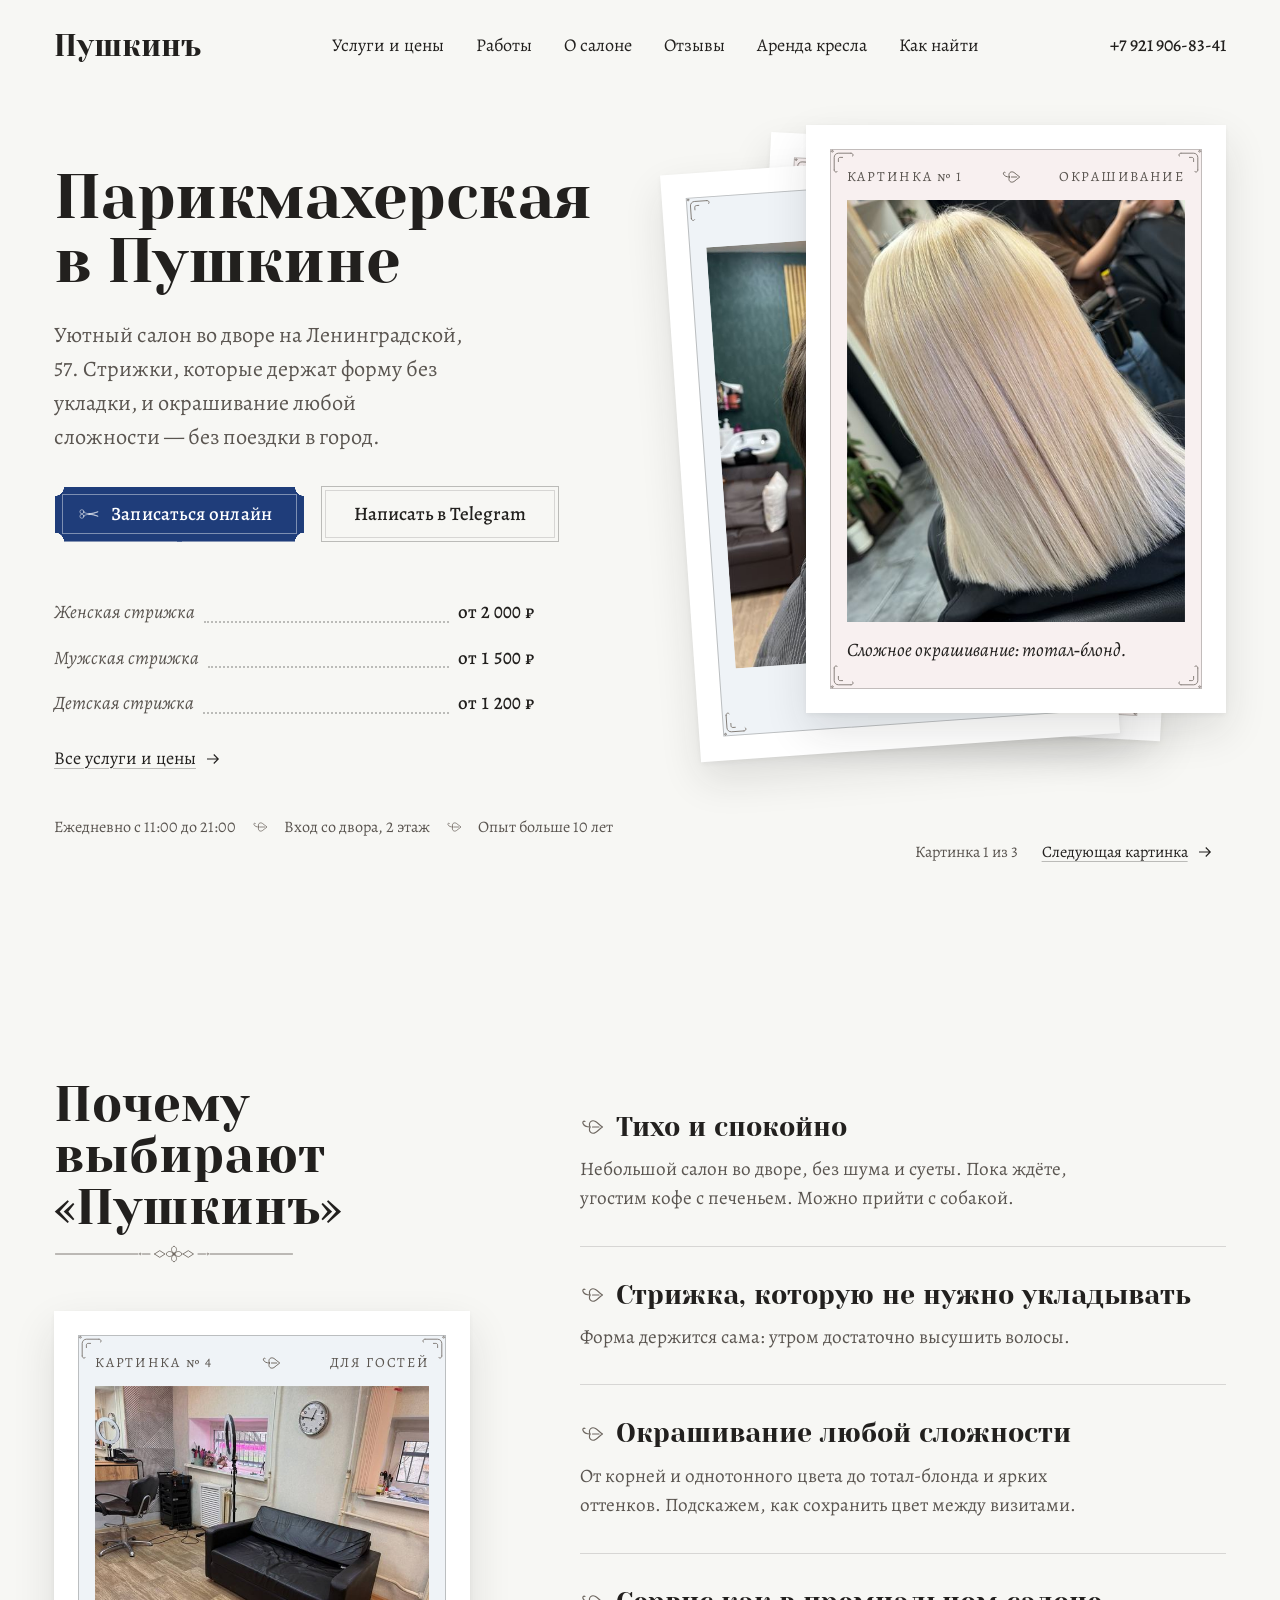
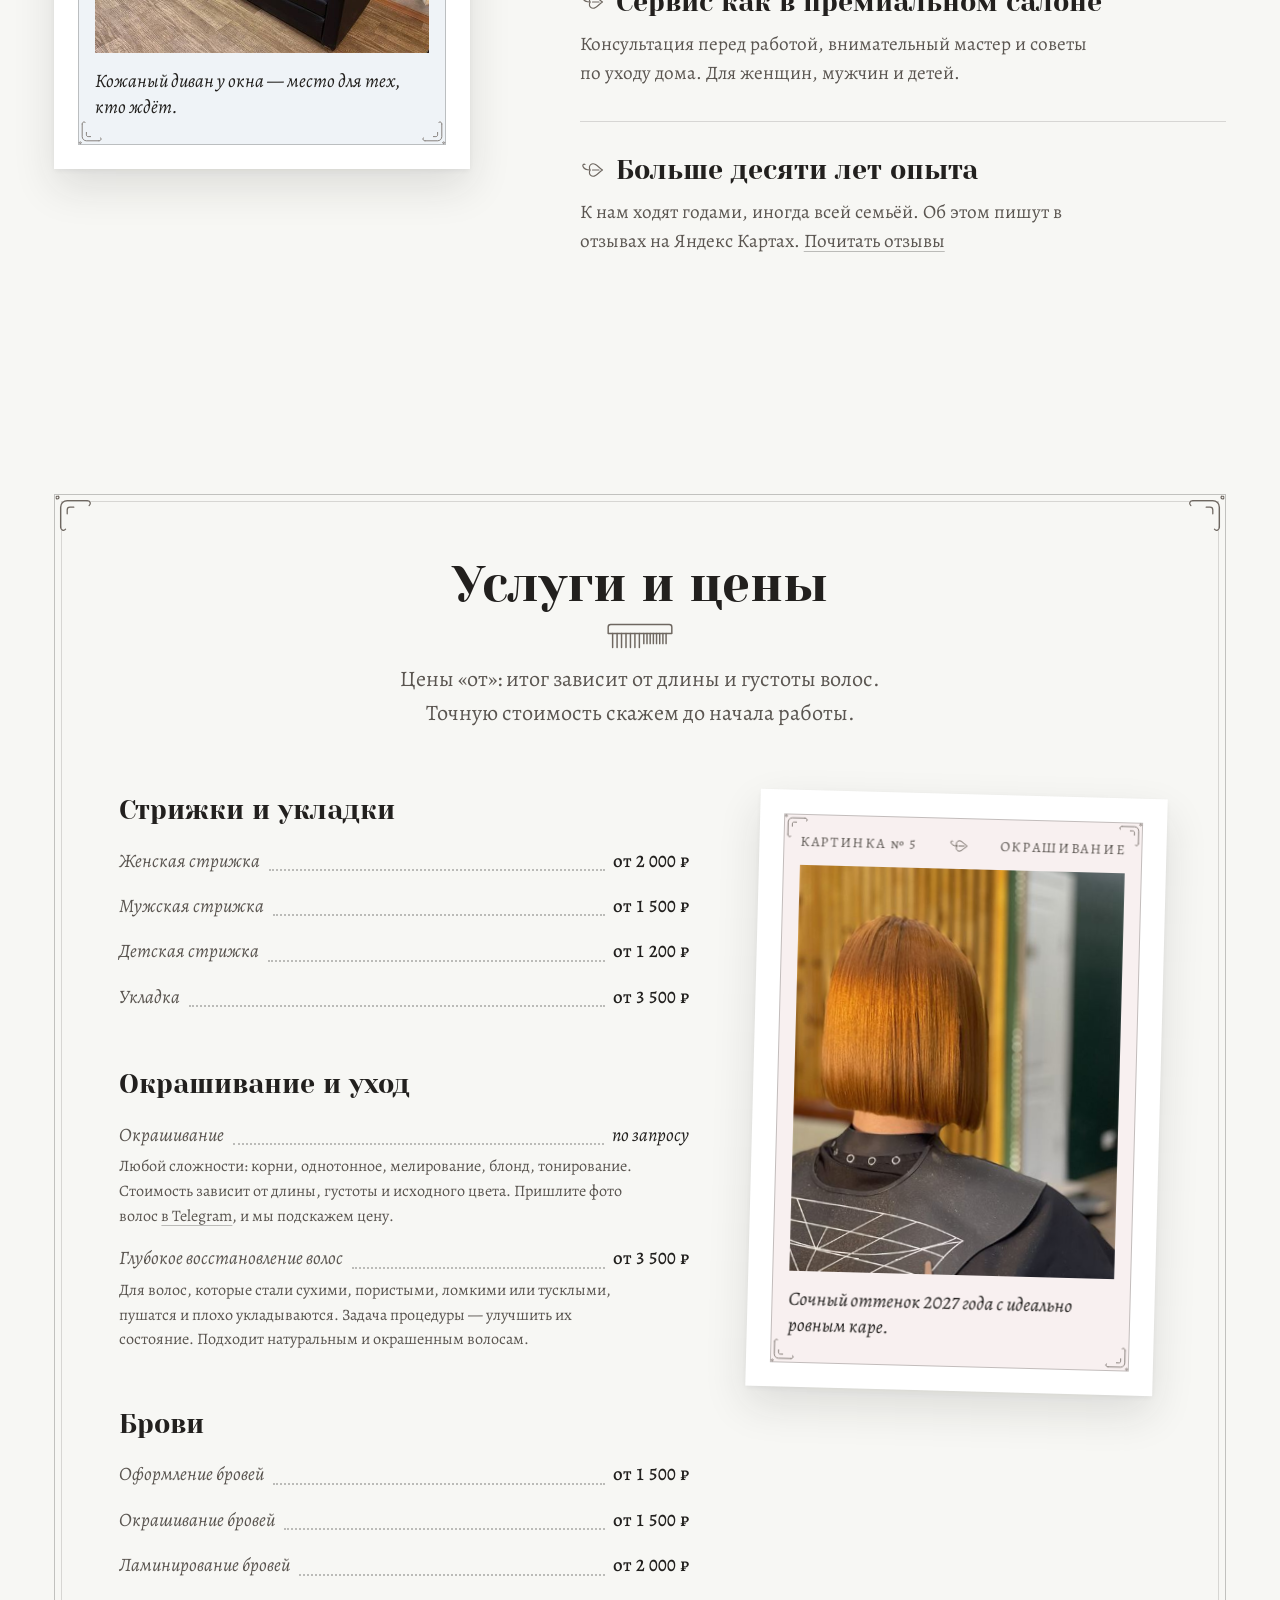
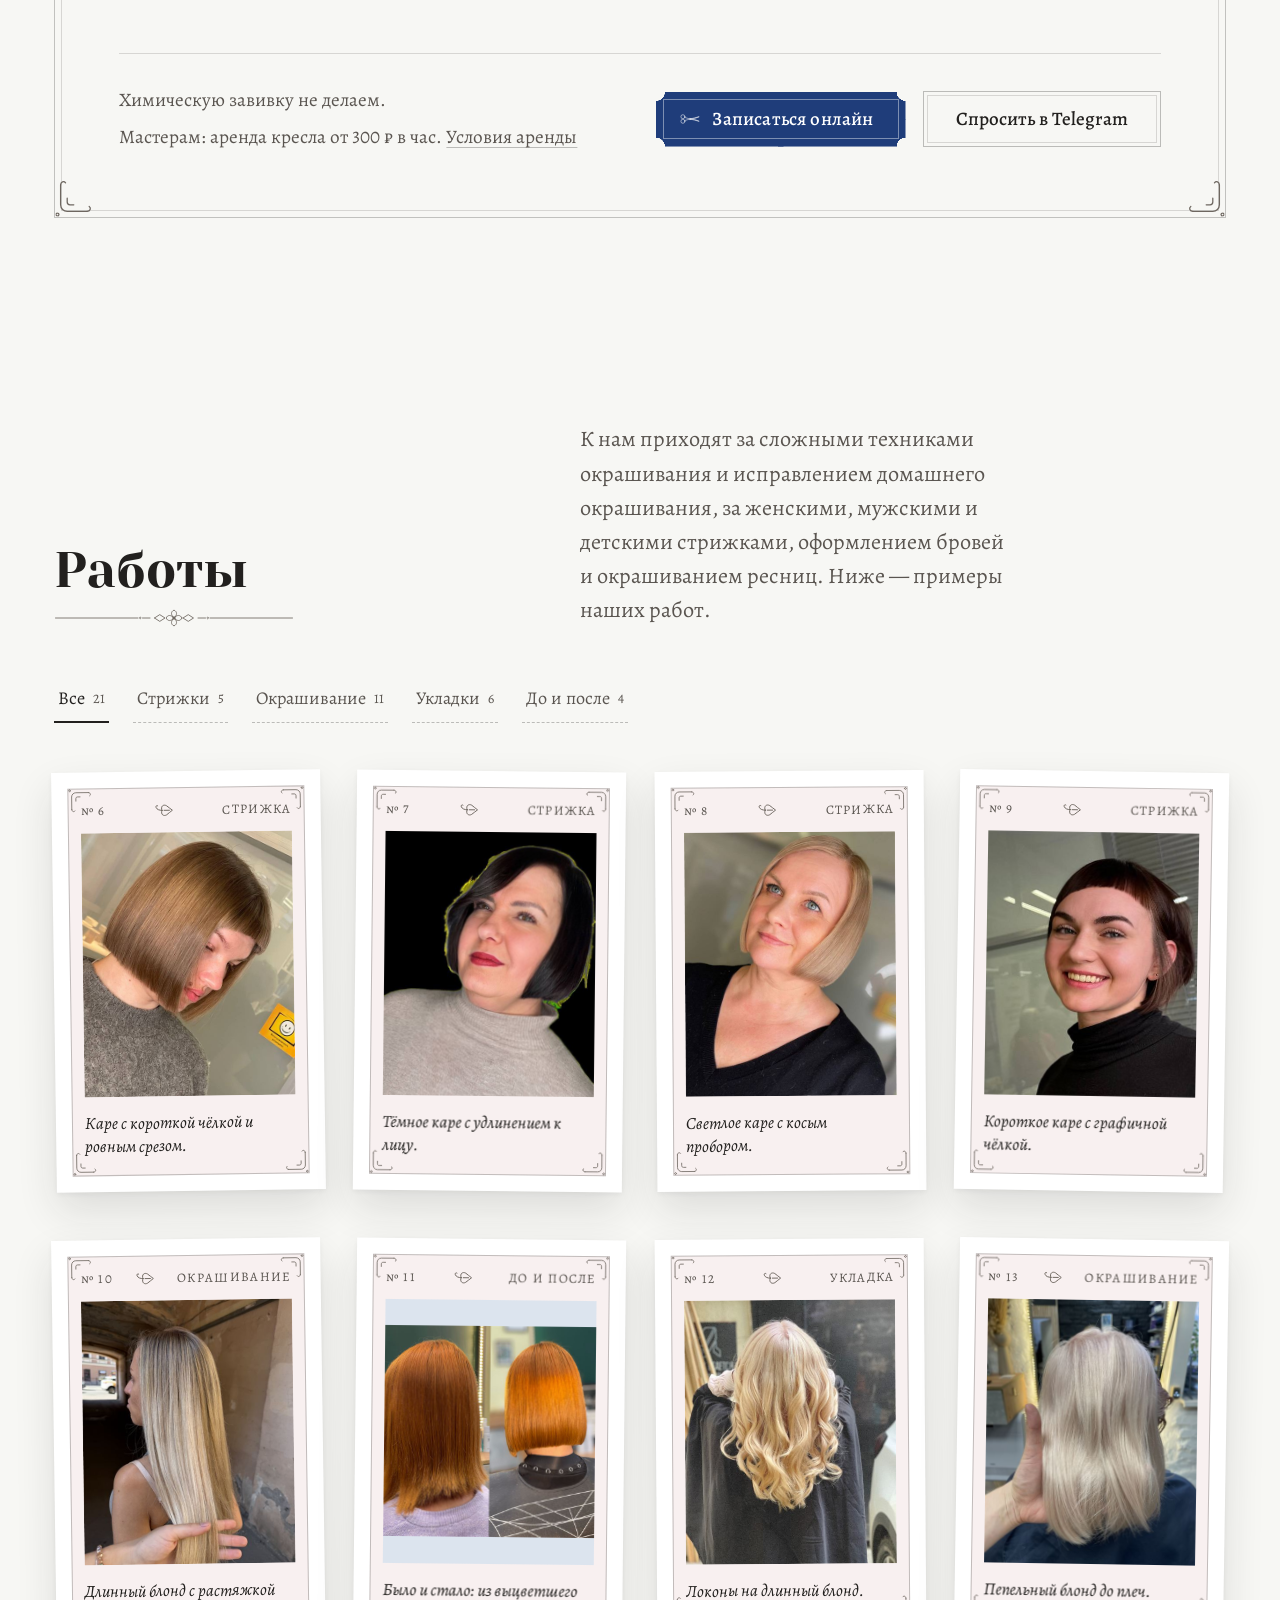
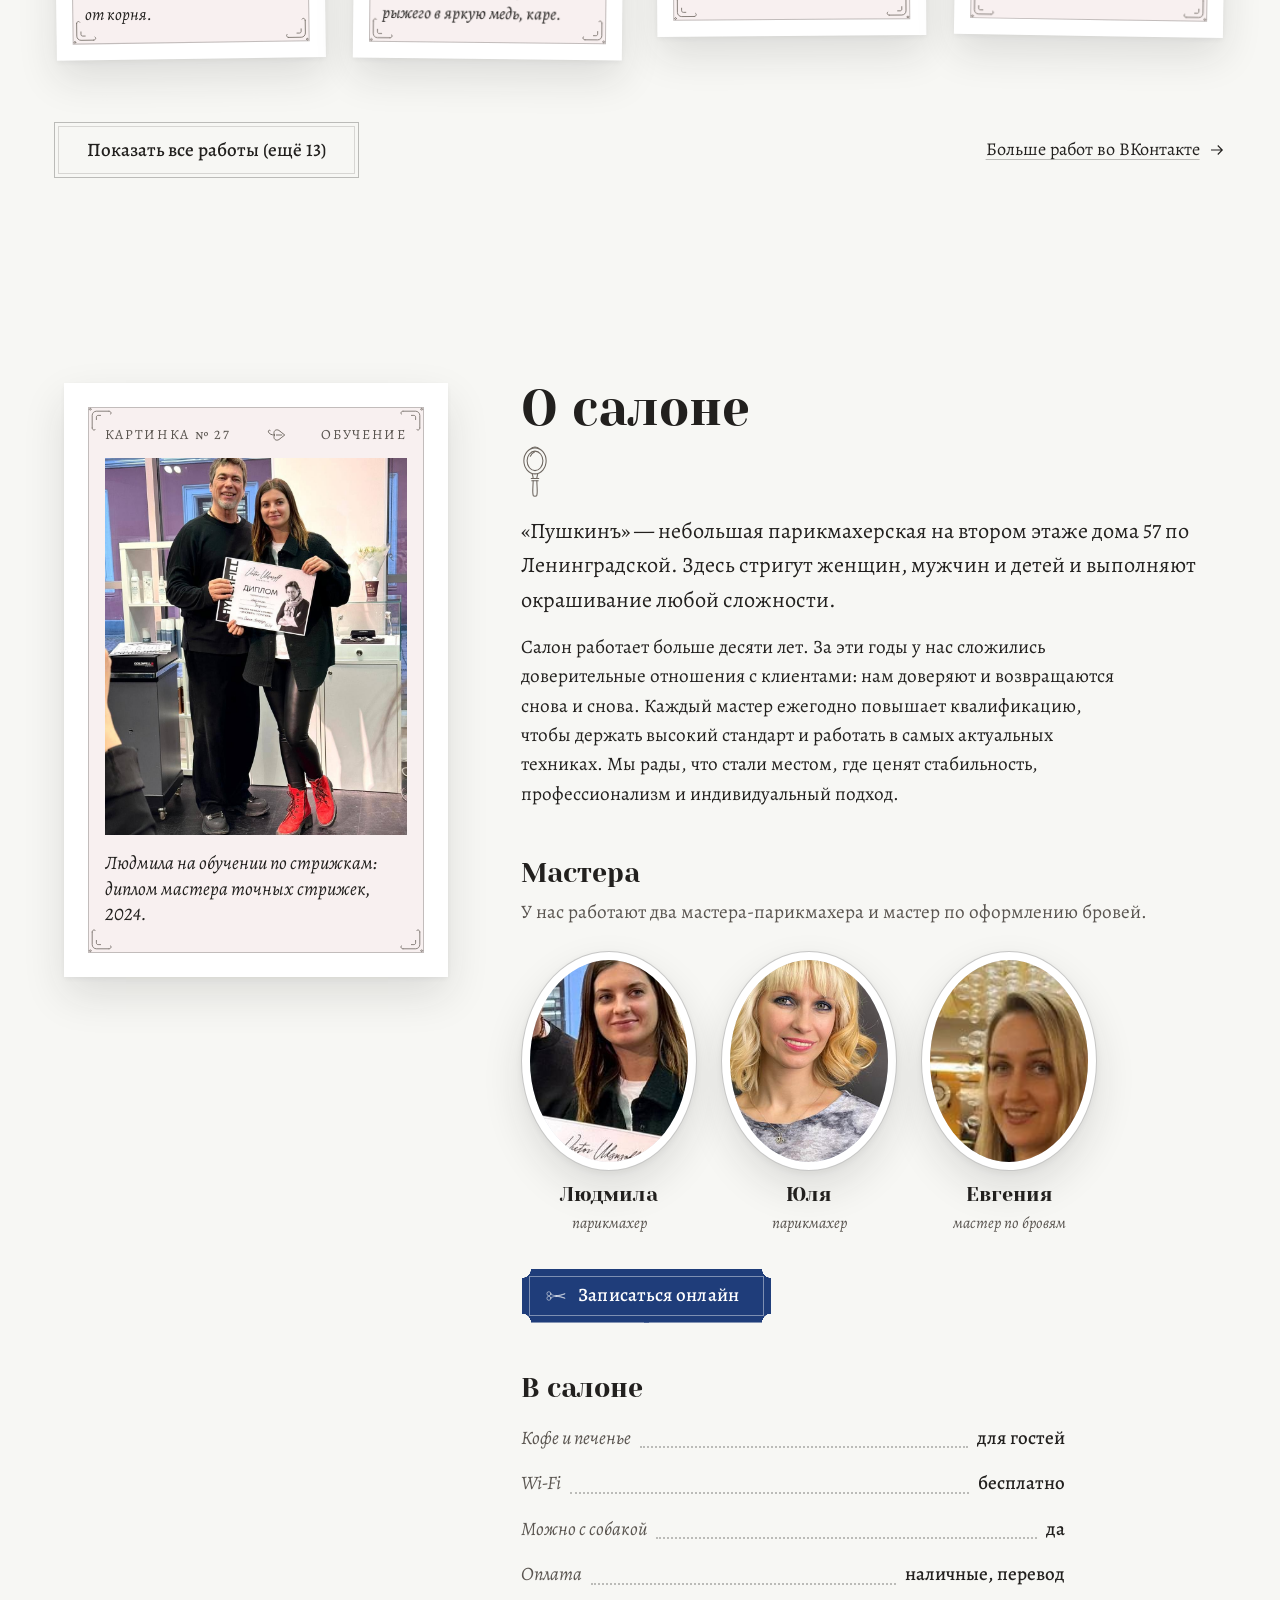
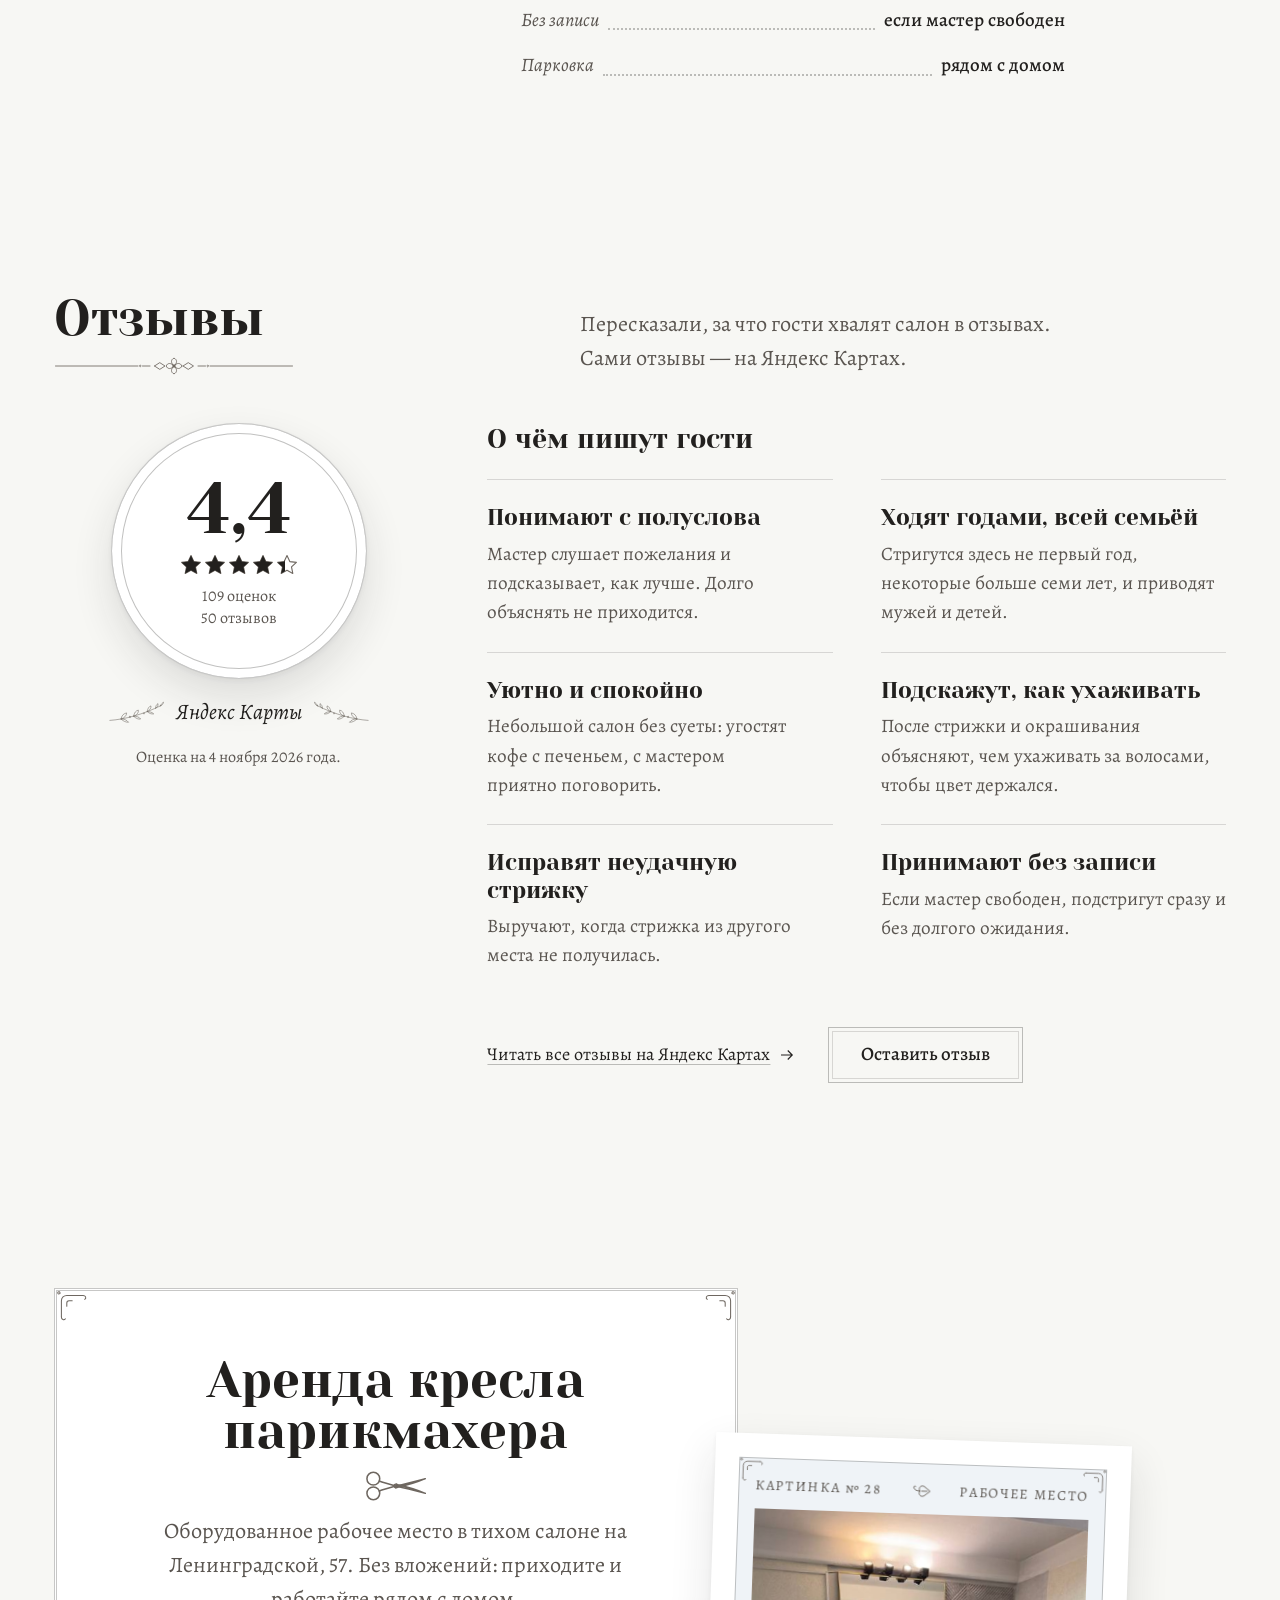
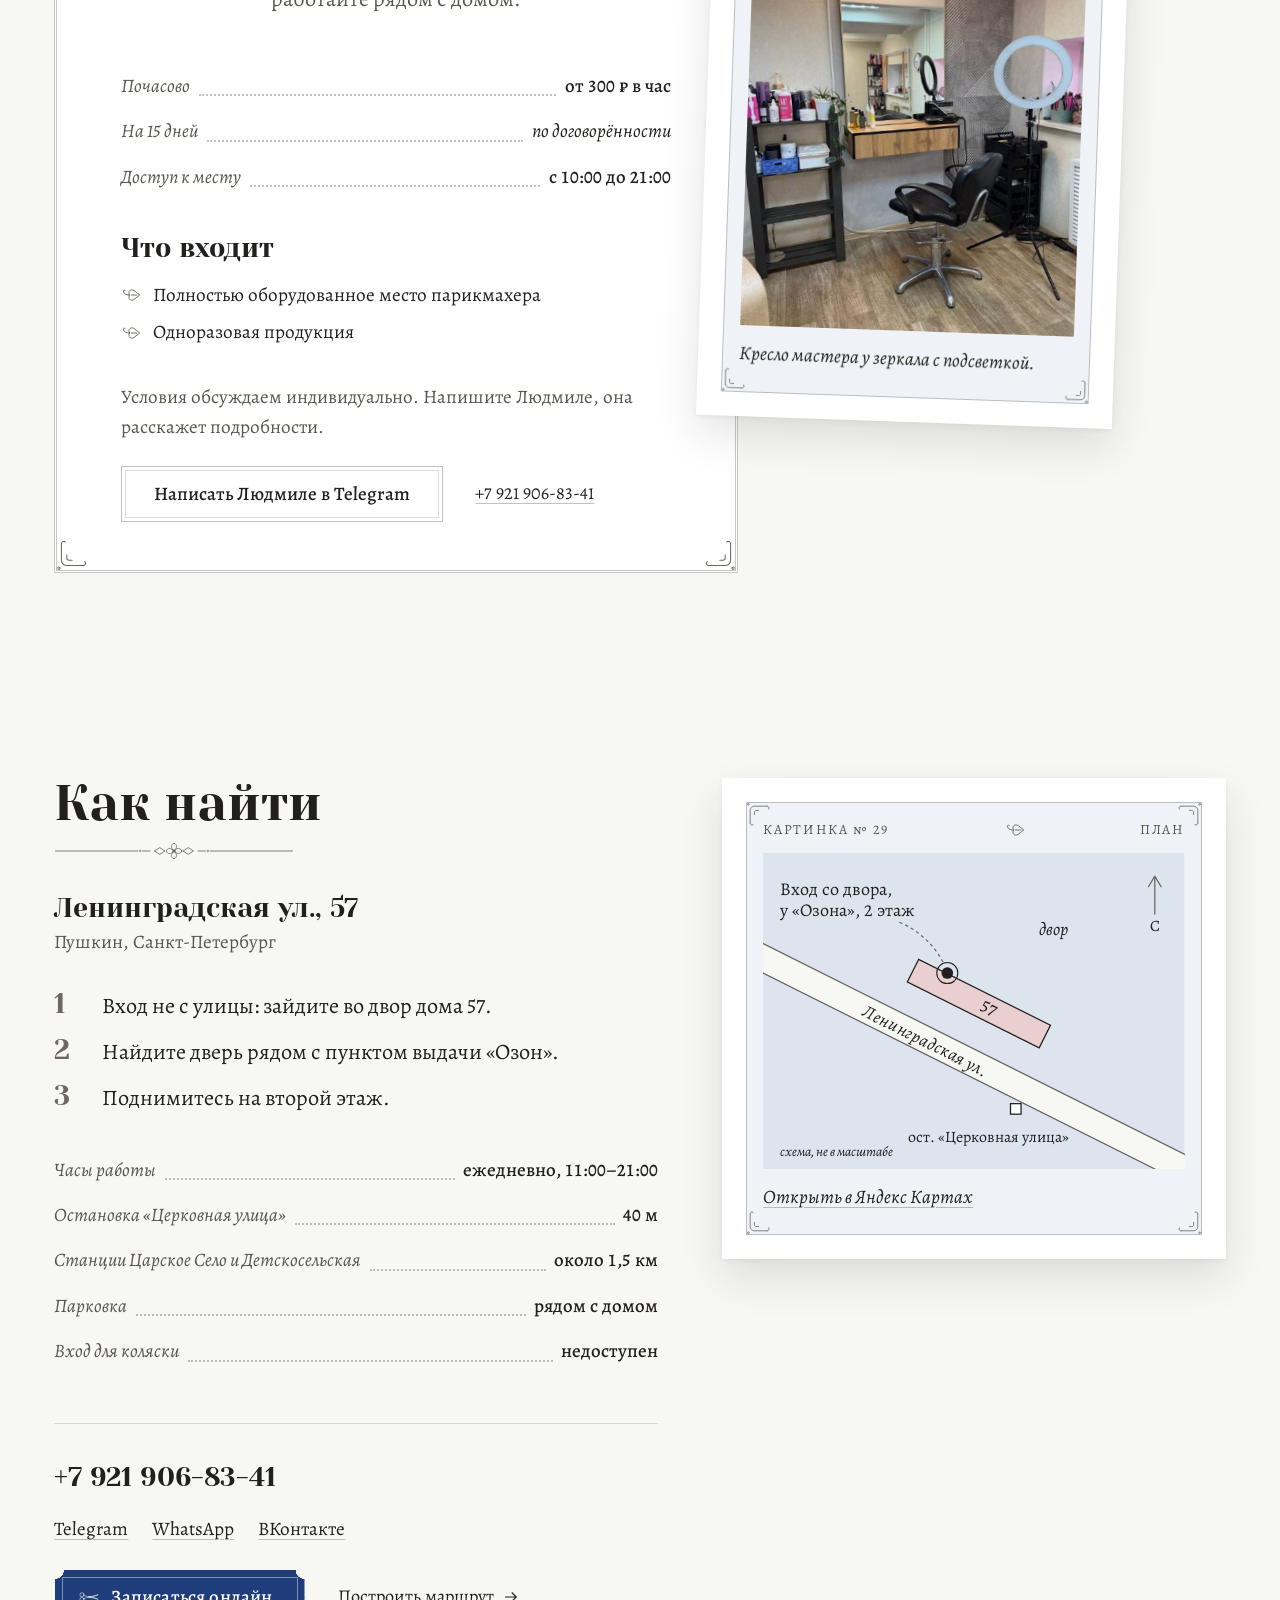
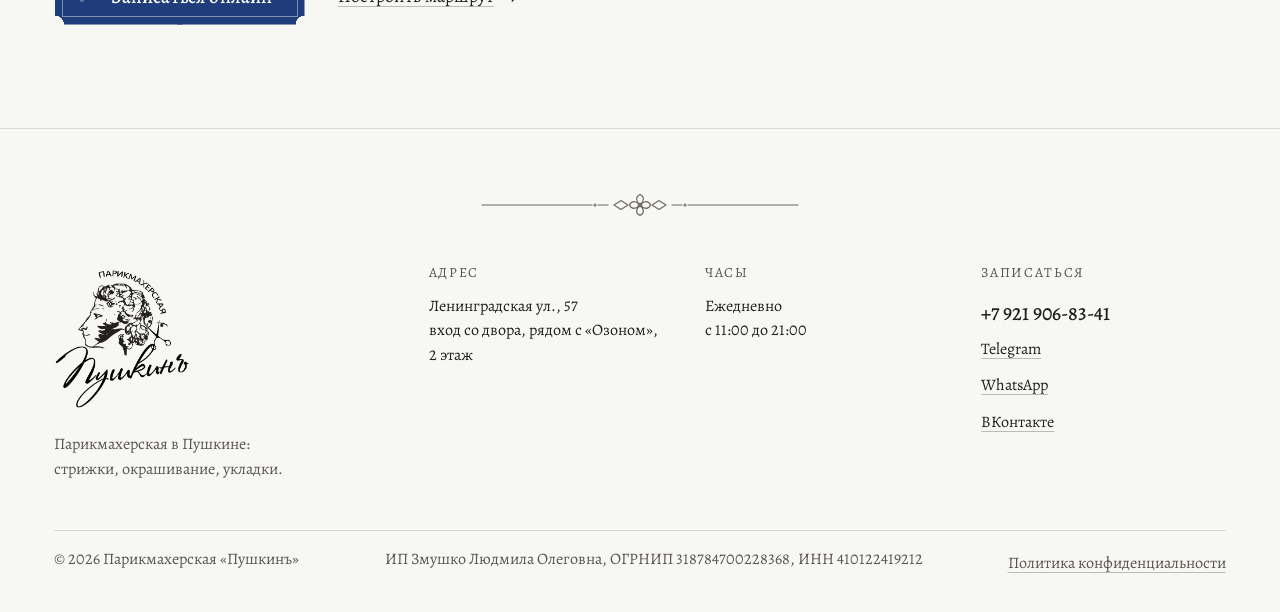
==== commit 317ff383: "fix: apply the client's review edits Hero wording and captions, new haircut and styling photos in th" ====
--- a/index.html
+++ b/index.html
@@ -5,7 +5,7 @@
   <meta name="viewport" content="width=device-width, initial-scale=1">
   <meta name="robots" content="noindex, nofollow">
   <title>Парикмахерская «Пушкинъ» в Пушкине — стрижки и окрашивание на Ленинградской, 57</title>
-  <meta name="description" content="Парикмахерская в Пушкине: тихий салон во дворе на Ленинградской, 57. Женские, мужские и детские стрижки, окрашивание любой сложности, уход и брови. Ежедневно с 11:00 до 21:00.">
+  <meta name="description" content="Парикмахерская в Пушкине: уютный салон во дворе на Ленинградской, 57. Женские, мужские и детские стрижки, окрашивание любой сложности, уход и брови. Ежедневно с 11:00 до 21:00.">
   <meta name="theme-color" content="#F7F7F4">
   <link rel="canonical" href="https://pushkin-salon.example/">
   <link rel="icon" href="favicon.ico" sizes="32x32">
@@ -16,7 +16,7 @@
   <meta property="og:locale" content="ru_RU">
   <meta property="og:site_name" content="Парикмахерская «Пушкинъ»">
   <meta property="og:title" content="Парикмахерская «Пушкинъ» в Пушкине">
-  <meta property="og:description" content="Тихий салон во дворе на Ленинградской, 57: стрижки, окрашивание любой сложности, уход. Ежедневно с 11:00 до 21:00.">
+  <meta property="og:description" content="Уютный салон во дворе на Ленинградской, 57: стрижки, окрашивание любой сложности, уход. Ежедневно с 11:00 до 21:00.">
   <meta property="og:url" content="https://pushkin-salon.example/">
   <meta property="og:image" content="https://pushkin-salon.example/img/og-image.jpg">
   <meta property="og:image:width" content="1200">
@@ -33,7 +33,7 @@
     "url": "https://pushkin-salon.example/",
     "logo": "https://pushkin-salon.example/img/logo.png",
     "image": "https://pushkin-salon.example/img/og-image.jpg",
-    "description": "Тихий салон во дворе на Ленинградской, 57 в Пушкине: стрижки для женщин, мужчин и детей, окрашивание любой сложности, уход за волосами, брови.",
+    "description": "Уютный салон во дворе на Ленинградской, 57 в Пушкине: стрижки для женщин, мужчин и детей, окрашивание любой сложности, уход за волосами, брови.",
     "telephone": "+7 921 906-83-41",
     "priceRange": "от 1 200 ₽",
     "currenciesAccepted": "RUB",
@@ -187,7 +187,7 @@
       <div class="container hero__grid">
         <div class="hero__copy">
           <h1>Парикмахерская в Пушкине</h1>
-          <p class="hero__lead">Тихий салон во дворе на Ленинградской, 57. Стрижки, которые держат форму без укладки, и окрашивание любой сложности&nbsp;— без поездки в&nbsp;город.</p>
+          <p class="hero__lead">Уютный салон во дворе на Ленинградской, 57. Стрижки, которые держат форму без укладки, и окрашивание любой сложности&nbsp;— без поездки в&nbsp;город.</p>
           <div class="hero__actions">
             <a class="btn btn--book" href="https://dikidi.ru/1665458" data-booking>
               <svg class="scissors" viewBox="0 0 48 24" aria-hidden="true">
@@ -226,7 +226,7 @@
                 <span class="plate__corner plate__corner--br"><svg class="orn draw" aria-hidden="true"><use href="#orn-corner"/></svg></span>
                 <div class="plate__head"><span>Картинка № 1</span><svg class="orn orn--fleuron" aria-hidden="true"><use href="#orn-fleuron"/></svg><span>Окрашивание</span></div>
                 <div class="plate__img"><img src="img/raboty/blond-kare-dlinnoe.jpg" srcset="img/raboty/blond-kare-dlinnoe-640.jpg 480w, img/raboty/blond-kare-dlinnoe.jpg 960w" sizes="(max-width: 60rem) calc(78vw - 4rem), 23rem" width="960" height="1280" alt="Холодный светлый блонд: прямые волосы ниже плеч с ровным срезом, вид сзади" fetchpriority="high"></div>
-                <figcaption>Холодный блонд и ровный срез.</figcaption>
+                <figcaption>Сложное окрашивание: тотал&#8209;блонд.</figcaption>
               </div>
             </figure>
             <figure class="plate plate--blue" data-pos="1">
@@ -237,7 +237,7 @@
                 <span class="plate__corner plate__corner--br"><svg class="orn draw" aria-hidden="true"><use href="#orn-corner"/></svg></span>
                 <div class="plate__head"><span>Картинка № 2</span><svg class="orn orn--fleuron" aria-hidden="true"><use href="#orn-fleuron"/></svg><span>Мужская стрижка</span></div>
                 <div class="plate__img"><img src="img/raboty/muzhskaya-strizhka.jpg" srcset="img/raboty/muzhskaya-strizhka-640.jpg 480w, img/raboty/muzhskaya-strizhka.jpg 960w" sizes="(max-width: 60rem) calc(78vw - 4rem), 23rem" width="960" height="1280" alt="Мужская стрижка: удлинённый верх уложен набок, виски короче, вид сбоку" loading="lazy"></div>
-                <figcaption>Мужская стрижка с длиной сверху.</figcaption>
+                <figcaption>Классическая мужская стрижка.</figcaption>
               </div>
             </figure>
             <figure class="plate" data-pos="2">
@@ -247,8 +247,8 @@
                 <span class="plate__corner plate__corner--bl"><svg class="orn draw" aria-hidden="true"><use href="#orn-corner"/></svg></span>
                 <span class="plate__corner plate__corner--br"><svg class="orn draw" aria-hidden="true"><use href="#orn-corner"/></svg></span>
                 <div class="plate__head"><span>Картинка № 3</span><svg class="orn orn--fleuron" aria-hidden="true"><use href="#orn-fleuron"/></svg><span>За работой</span></div>
-                <div class="plate__img"><img src="img/lyudmila-za-rabotoy.jpg" srcset="img/lyudmila-za-rabotoy-640.jpg 426w, img/lyudmila-za-rabotoy.jpg 853w" sizes="(max-width: 60rem) calc(78vw - 4rem), 23rem" width="853" height="1280" alt="Людмила укладывает волосы клиенту феном и брашингом" loading="lazy"></div>
-                <figcaption>Людмила за работой: укладка феном.</figcaption>
+                <div class="plate__img"><img src="img/lyudmila-za-rabotoy.jpg" srcset="img/lyudmila-za-rabotoy-640.jpg 426w, img/lyudmila-za-rabotoy.jpg 853w" sizes="(max-width: 60rem) calc(78vw - 4rem), 23rem" width="853" height="1280" alt="Мастер укладывает волосы клиенту феном и брашингом" loading="lazy"></div>
+                <figcaption>Мастер за работой.</figcaption>
               </div>
             </figure>
             <div class="plate-stack__controls">
@@ -364,7 +364,7 @@
                 <span class="plate__corner plate__corner--br"><svg class="orn draw" aria-hidden="true"><use href="#orn-corner"/></svg></span>
                 <div class="plate__head"><span>Картинка № 5</span><svg class="orn orn--fleuron" aria-hidden="true"><use href="#orn-fleuron"/></svg><span>Окрашивание</span></div>
                 <div class="plate__img"><img src="img/rabota-mednoe-kare.jpg" srcset="img/rabota-mednoe-kare-640.jpg 480w, img/rabota-mednoe-kare.jpg 960w" sizes="(max-width: 60rem) 16rem, 22rem" width="960" height="1280" alt="Гладкое медно-рыжее каре до подбородка, вид сзади" loading="lazy"></div>
-                <figcaption>Медный цвет и каре с ровным срезом.</figcaption>
+                <figcaption>Сочный оттенок 2027 года с идеально ровным каре.</figcaption>
               </div>
             </figure>
           </div>
@@ -396,19 +396,71 @@
             <h2 id="gallery-title">Работы</h2>
             <svg class="orn orn--rule draw" aria-hidden="true"><use href="#orn-rule"/></svg>
           </div>
-          <p>Окрашивание, стрижки и укладки из салона. Откройте картинку, чтобы рассмотреть её крупно.</p>
+          <p>К нам приходят за сложными техниками окрашивания и исправлением домашнего окрашивания, за женскими, мужскими и детскими стрижками, оформлением бровей и окрашиванием ресниц. Ниже — примеры наших работ.</p>
         </div>
 
         <div class="gallery__filters" role="group" aria-label="Какие работы показать" hidden>
           <button class="filter" type="button" data-filter="all" aria-pressed="true">Все <span class="filter__count"></span></button>
+          <button class="filter" type="button" data-filter="cut" aria-pressed="false">Стрижки <span class="filter__count"></span></button>
           <button class="filter" type="button" data-filter="color" aria-pressed="false">Окрашивание <span class="filter__count"></span></button>
-          <button class="filter" type="button" data-filter="cut" aria-pressed="false">Стрижки <span class="filter__count"></span></button>
           <button class="filter" type="button" data-filter="style" aria-pressed="false">Укладки <span class="filter__count"></span></button>
           <button class="filter" type="button" data-filter="ba" aria-pressed="false">До и после <span class="filter__count"></span></button>
         </div>
         <p class="visually-hidden" aria-live="polite" data-gallery-status></p>
 
         <ul class="gallery__grid" role="list">
+          <li class="gallery__item" data-tags="cut">
+            <figure class="plate">
+              <div class="plate__mark">
+                <span class="plate__corner plate__corner--tl"><svg class="orn draw" aria-hidden="true"><use href="#orn-corner"/></svg></span>
+                <span class="plate__corner plate__corner--tr"><svg class="orn draw" aria-hidden="true"><use href="#orn-corner"/></svg></span>
+                <span class="plate__corner plate__corner--bl"><svg class="orn draw" aria-hidden="true"><use href="#orn-corner"/></svg></span>
+                <span class="plate__corner plate__corner--br"><svg class="orn draw" aria-hidden="true"><use href="#orn-corner"/></svg></span>
+                <div class="plate__head"><span>№ 6</span><svg class="orn orn--fleuron" aria-hidden="true"><use href="#orn-fleuron"/></svg><span>Стрижка</span></div>
+                <button class="plate__img plate__open" type="button" aria-haspopup="dialog" data-full="img/raboty/kare-rusoe-chyolka.jpg"><img src="img/raboty/kare-rusoe-chyolka-640.jpg" srcset="img/raboty/kare-rusoe-chyolka-640.jpg 480w, img/raboty/kare-rusoe-chyolka.jpg 960w" sizes="(max-width: 60rem) 44vw, 16rem" width="480" height="640" alt="Русое каре с короткой прямой чёлкой, вид сбоку" loading="lazy"></button>
+                <figcaption>Каре с короткой чёлкой и ровным срезом.</figcaption>
+              </div>
+            </figure>
+          </li>
+          <li class="gallery__item" data-tags="cut">
+            <figure class="plate">
+              <div class="plate__mark">
+                <span class="plate__corner plate__corner--tl"><svg class="orn draw" aria-hidden="true"><use href="#orn-corner"/></svg></span>
+                <span class="plate__corner plate__corner--tr"><svg class="orn draw" aria-hidden="true"><use href="#orn-corner"/></svg></span>
+                <span class="plate__corner plate__corner--bl"><svg class="orn draw" aria-hidden="true"><use href="#orn-corner"/></svg></span>
+                <span class="plate__corner plate__corner--br"><svg class="orn draw" aria-hidden="true"><use href="#orn-corner"/></svg></span>
+                <div class="plate__head"><span>№ 7</span><svg class="orn orn--fleuron" aria-hidden="true"><use href="#orn-fleuron"/></svg><span>Стрижка</span></div>
+                <button class="plate__img plate__open" type="button" aria-haspopup="dialog" data-full="img/raboty/kare-tyomnoe.jpg"><img src="img/raboty/kare-tyomnoe-640.jpg" srcset="img/raboty/kare-tyomnoe-640.jpg 480w, img/raboty/kare-tyomnoe.jpg 959w" sizes="(max-width: 60rem) 44vw, 16rem" width="480" height="640" alt="Тёмное каре с удлинёнными прядями у лица" loading="lazy"></button>
+                <figcaption>Тёмное каре с удлинением к лицу.</figcaption>
+              </div>
+            </figure>
+          </li>
+          <li class="gallery__item" data-tags="cut">
+            <figure class="plate">
+              <div class="plate__mark">
+                <span class="plate__corner plate__corner--tl"><svg class="orn draw" aria-hidden="true"><use href="#orn-corner"/></svg></span>
+                <span class="plate__corner plate__corner--tr"><svg class="orn draw" aria-hidden="true"><use href="#orn-corner"/></svg></span>
+                <span class="plate__corner plate__corner--bl"><svg class="orn draw" aria-hidden="true"><use href="#orn-corner"/></svg></span>
+                <span class="plate__corner plate__corner--br"><svg class="orn draw" aria-hidden="true"><use href="#orn-corner"/></svg></span>
+                <div class="plate__head"><span>№ 8</span><svg class="orn orn--fleuron" aria-hidden="true"><use href="#orn-fleuron"/></svg><span>Стрижка</span></div>
+                <button class="plate__img plate__open" type="button" aria-haspopup="dialog" data-full="img/raboty/kare-svetloe-probor.jpg"><img src="img/raboty/kare-svetloe-probor-640.jpg" srcset="img/raboty/kare-svetloe-probor-640.jpg 480w, img/raboty/kare-svetloe-probor.jpg 959w" sizes="(max-width: 60rem) 44vw, 16rem" width="480" height="640" alt="Светлое каре до подбородка с косым пробором" loading="lazy"></button>
+                <figcaption>Светлое каре с косым пробором.</figcaption>
+              </div>
+            </figure>
+          </li>
+          <li class="gallery__item" data-tags="cut">
+            <figure class="plate">
+              <div class="plate__mark">
+                <span class="plate__corner plate__corner--tl"><svg class="orn draw" aria-hidden="true"><use href="#orn-corner"/></svg></span>
+                <span class="plate__corner plate__corner--tr"><svg class="orn draw" aria-hidden="true"><use href="#orn-corner"/></svg></span>
+                <span class="plate__corner plate__corner--bl"><svg class="orn draw" aria-hidden="true"><use href="#orn-corner"/></svg></span>
+                <span class="plate__corner plate__corner--br"><svg class="orn draw" aria-hidden="true"><use href="#orn-corner"/></svg></span>
+                <div class="plate__head"><span>№ 9</span><svg class="orn orn--fleuron" aria-hidden="true"><use href="#orn-fleuron"/></svg><span>Стрижка</span></div>
+                <button class="plate__img plate__open" type="button" aria-haspopup="dialog" data-full="img/raboty/kare-chyolka-korotkaya.jpg"><img src="img/raboty/kare-chyolka-korotkaya-640.jpg" srcset="img/raboty/kare-chyolka-korotkaya-640.jpg 640w, img/raboty/kare-chyolka-korotkaya.jpg 1280w" sizes="(max-width: 60rem) 44vw, 16rem" width="640" height="480" alt="Короткое тёмное каре с графичной короткой чёлкой" loading="lazy"></button>
+                <figcaption>Короткое каре с графичной чёлкой.</figcaption>
+              </div>
+            </figure>
+          </li>
           <li class="gallery__item" data-tags="color">
             <figure class="plate">
               <div class="plate__mark">
@@ -416,7 +468,7 @@
                 <span class="plate__corner plate__corner--tr"><svg class="orn draw" aria-hidden="true"><use href="#orn-corner"/></svg></span>
                 <span class="plate__corner plate__corner--bl"><svg class="orn draw" aria-hidden="true"><use href="#orn-corner"/></svg></span>
                 <span class="plate__corner plate__corner--br"><svg class="orn draw" aria-hidden="true"><use href="#orn-corner"/></svg></span>
-                <div class="plate__head"><span>№ 6</span><svg class="orn orn--fleuron" aria-hidden="true"><use href="#orn-fleuron"/></svg><span>Окрашивание</span></div>
+                <div class="plate__head"><span>№ 10</span><svg class="orn orn--fleuron" aria-hidden="true"><use href="#orn-fleuron"/></svg><span>Окрашивание</span></div>
                 <button class="plate__img plate__open" type="button" aria-haspopup="dialog" data-full="img/raboty/blond-dlinnyi.jpg"><img src="img/raboty/blond-dlinnyi-640.jpg" srcset="img/raboty/blond-dlinnyi-640.jpg 480w, img/raboty/blond-dlinnyi.jpg 960w" sizes="(max-width: 60rem) 44vw, 16rem" width="480" height="640" alt="Длинные светлые волосы с растяжкой цвета от тёмного корня, вид сбоку" loading="lazy"></button>
                 <figcaption>Длинный блонд с растяжкой от корня.</figcaption>
               </div>
@@ -429,25 +481,12 @@
                 <span class="plate__corner plate__corner--tr"><svg class="orn draw" aria-hidden="true"><use href="#orn-corner"/></svg></span>
                 <span class="plate__corner plate__corner--bl"><svg class="orn draw" aria-hidden="true"><use href="#orn-corner"/></svg></span>
                 <span class="plate__corner plate__corner--br"><svg class="orn draw" aria-hidden="true"><use href="#orn-corner"/></svg></span>
-                <div class="plate__head"><span>№ 7</span><svg class="orn orn--fleuron" aria-hidden="true"><use href="#orn-fleuron"/></svg><span>До и после</span></div>
+                <div class="plate__head"><span>№ 11</span><svg class="orn orn--fleuron" aria-hidden="true"><use href="#orn-fleuron"/></svg><span>До и после</span></div>
                 <button class="plate__img plate__open" type="button" aria-haspopup="dialog" data-full="img/raboty/do-posle-med.jpg"><img src="img/raboty/do-posle-med-640.jpg" srcset="img/raboty/do-posle-med-640.jpg 640w, img/raboty/do-posle-med.jpg 1080w" sizes="(max-width: 60rem) 44vw, 16rem" width="640" height="640" alt="До и после: выцветший рыжий цвет и яркое медное каре" loading="lazy"></button>
                 <figcaption>Было и стало: из выцветшего рыжего в яркую медь, каре.</figcaption>
               </div>
             </figure>
           </li>
-          <li class="gallery__item" data-tags="cut color">
-            <figure class="plate">
-              <div class="plate__mark">
-                <span class="plate__corner plate__corner--tl"><svg class="orn draw" aria-hidden="true"><use href="#orn-corner"/></svg></span>
-                <span class="plate__corner plate__corner--tr"><svg class="orn draw" aria-hidden="true"><use href="#orn-corner"/></svg></span>
-                <span class="plate__corner plate__corner--bl"><svg class="orn draw" aria-hidden="true"><use href="#orn-corner"/></svg></span>
-                <span class="plate__corner plate__corner--br"><svg class="orn draw" aria-hidden="true"><use href="#orn-corner"/></svg></span>
-                <div class="plate__head"><span>№ 8</span><svg class="orn orn--fleuron" aria-hidden="true"><use href="#orn-fleuron"/></svg><span>Стрижка</span></div>
-                <button class="plate__img plate__open" type="button" aria-haspopup="dialog" data-full="img/raboty/kare-s-chelkoi.jpg"><img src="img/raboty/kare-s-chelkoi-640.jpg" srcset="img/raboty/kare-s-chelkoi-640.jpg 480w, img/raboty/kare-s-chelkoi.jpg 960w" sizes="(max-width: 60rem) 44vw, 16rem" width="480" height="640" alt="Светлое каре с чёлкой и подкрученными концами" loading="lazy"></button>
-                <figcaption>Светлое каре с чёлкой.</figcaption>
-              </div>
-            </figure>
-          </li>
           <li class="gallery__item" data-tags="style">
             <figure class="plate">
               <div class="plate__mark">
@@ -455,7 +494,7 @@
                 <span class="plate__corner plate__corner--tr"><svg class="orn draw" aria-hidden="true"><use href="#orn-corner"/></svg></span>
                 <span class="plate__corner plate__corner--bl"><svg class="orn draw" aria-hidden="true"><use href="#orn-corner"/></svg></span>
                 <span class="plate__corner plate__corner--br"><svg class="orn draw" aria-hidden="true"><use href="#orn-corner"/></svg></span>
-                <div class="plate__head"><span>№ 9</span><svg class="orn orn--fleuron" aria-hidden="true"><use href="#orn-fleuron"/></svg><span>Укладка</span></div>
+                <div class="plate__head"><span>№ 12</span><svg class="orn orn--fleuron" aria-hidden="true"><use href="#orn-fleuron"/></svg><span>Укладка</span></div>
                 <button class="plate__img plate__open" type="button" aria-haspopup="dialog" data-full="img/raboty/lokony-blond.jpg"><img src="img/raboty/lokony-blond-640.jpg" srcset="img/raboty/lokony-blond-640.jpg 480w, img/raboty/lokony-blond.jpg 960w" sizes="(max-width: 60rem) 44vw, 16rem" width="480" height="640" alt="Крупные локоны на длинных светлых волосах, вид сзади" loading="lazy"></button>
                 <figcaption>Локоны на длинный блонд.</figcaption>
               </div>
@@ -468,20 +507,20 @@
                 <span class="plate__corner plate__corner--tr"><svg class="orn draw" aria-hidden="true"><use href="#orn-corner"/></svg></span>
                 <span class="plate__corner plate__corner--bl"><svg class="orn draw" aria-hidden="true"><use href="#orn-corner"/></svg></span>
                 <span class="plate__corner plate__corner--br"><svg class="orn draw" aria-hidden="true"><use href="#orn-corner"/></svg></span>
-                <div class="plate__head"><span>№ 10</span><svg class="orn orn--fleuron" aria-hidden="true"><use href="#orn-fleuron"/></svg><span>Окрашивание</span></div>
+                <div class="plate__head"><span>№ 13</span><svg class="orn orn--fleuron" aria-hidden="true"><use href="#orn-fleuron"/></svg><span>Окрашивание</span></div>
                 <button class="plate__img plate__open" type="button" aria-haspopup="dialog" data-full="img/raboty/pepelnyi-blond-kare.jpg"><img src="img/raboty/pepelnyi-blond-kare-640.jpg" srcset="img/raboty/pepelnyi-blond-kare-640.jpg 480w, img/raboty/pepelnyi-blond-kare.jpg 960w" sizes="(max-width: 60rem) 44vw, 16rem" width="480" height="640" alt="Пепельный блонд до плеч, вид сзади" loading="lazy"></button>
                 <figcaption>Пепельный блонд до плеч.</figcaption>
               </div>
             </figure>
           </li>
-          <li class="gallery__item" data-tags="ba color cut">
+          <li class="gallery__item" data-tags="ba color">
             <figure class="plate plate--fit">
               <div class="plate__mark">
                 <span class="plate__corner plate__corner--tl"><svg class="orn draw" aria-hidden="true"><use href="#orn-corner"/></svg></span>
                 <span class="plate__corner plate__corner--tr"><svg class="orn draw" aria-hidden="true"><use href="#orn-corner"/></svg></span>
                 <span class="plate__corner plate__corner--bl"><svg class="orn draw" aria-hidden="true"><use href="#orn-corner"/></svg></span>
                 <span class="plate__corner plate__corner--br"><svg class="orn draw" aria-hidden="true"><use href="#orn-corner"/></svg></span>
-                <div class="plate__head"><span>№ 11</span><svg class="orn orn--fleuron" aria-hidden="true"><use href="#orn-fleuron"/></svg><span>До и после</span></div>
+                <div class="plate__head"><span>№ 14</span><svg class="orn orn--fleuron" aria-hidden="true"><use href="#orn-fleuron"/></svg><span>До и после</span></div>
                 <button class="plate__img plate__open" type="button" aria-haspopup="dialog" data-full="img/raboty/do-posle-ryzhii.jpg"><img src="img/raboty/do-posle-ryzhii-640.jpg" srcset="img/raboty/do-posle-ryzhii-640.jpg 640w, img/raboty/do-posle-ryzhii.jpg 1080w" sizes="(max-width: 60rem) 44vw, 16rem" width="640" height="640" alt="До и после: выцветшие рыжие волосы и насыщенное рыжее каре" loading="lazy"></button>
                 <figcaption>Было и стало: насыщенный рыжий и каре.</figcaption>
               </div>
@@ -494,7 +533,7 @@
                 <span class="plate__corner plate__corner--tr"><svg class="orn draw" aria-hidden="true"><use href="#orn-corner"/></svg></span>
                 <span class="plate__corner plate__corner--bl"><svg class="orn draw" aria-hidden="true"><use href="#orn-corner"/></svg></span>
                 <span class="plate__corner plate__corner--br"><svg class="orn draw" aria-hidden="true"><use href="#orn-corner"/></svg></span>
-                <div class="plate__head"><span>№ 12</span><svg class="orn orn--fleuron" aria-hidden="true"><use href="#orn-fleuron"/></svg><span>Окрашивание</span></div>
+                <div class="plate__head"><span>№ 15</span><svg class="orn orn--fleuron" aria-hidden="true"><use href="#orn-fleuron"/></svg><span>Окрашивание</span></div>
                 <button class="plate__img plate__open" type="button" aria-haspopup="dialog" data-full="img/raboty/pastelnyi-rozovyi.jpg"><img src="img/raboty/pastelnyi-rozovyi-640.jpg" srcset="img/raboty/pastelnyi-rozovyi-640.jpg 362w, img/raboty/pastelnyi-rozovyi.jpg 724w" sizes="(max-width: 60rem) 44vw, 16rem" width="362" height="640" alt="Пастельный розовый цвет на светлых волосах" loading="lazy"></button>
                 <figcaption>Пастельный розовый.</figcaption>
               </div>
@@ -507,7 +546,7 @@
                 <span class="plate__corner plate__corner--tr"><svg class="orn draw" aria-hidden="true"><use href="#orn-corner"/></svg></span>
                 <span class="plate__corner plate__corner--bl"><svg class="orn draw" aria-hidden="true"><use href="#orn-corner"/></svg></span>
                 <span class="plate__corner plate__corner--br"><svg class="orn draw" aria-hidden="true"><use href="#orn-corner"/></svg></span>
-                <div class="plate__head"><span>№ 13</span><svg class="orn orn--fleuron" aria-hidden="true"><use href="#orn-fleuron"/></svg><span>Укладка</span></div>
+                <div class="plate__head"><span>№ 16</span><svg class="orn orn--fleuron" aria-hidden="true"><use href="#orn-fleuron"/></svg><span>Укладка</span></div>
                 <button class="plate__img plate__open" type="button" aria-haspopup="dialog" data-full="img/raboty/volna-na-storonu.jpg"><img src="img/raboty/volna-na-storonu-640.jpg" srcset="img/raboty/volna-na-storonu-640.jpg 480w, img/raboty/volna-na-storonu.jpg 960w" sizes="(max-width: 60rem) 44vw, 16rem" width="480" height="640" alt="Тёмные волосы уложены волной на одну сторону" loading="lazy"></button>
                 <figcaption>Волна на одну сторону.</figcaption>
               </div>
@@ -520,33 +559,33 @@
                 <span class="plate__corner plate__corner--tr"><svg class="orn draw" aria-hidden="true"><use href="#orn-corner"/></svg></span>
                 <span class="plate__corner plate__corner--bl"><svg class="orn draw" aria-hidden="true"><use href="#orn-corner"/></svg></span>
                 <span class="plate__corner plate__corner--br"><svg class="orn draw" aria-hidden="true"><use href="#orn-corner"/></svg></span>
-                <div class="plate__head"><span>№ 14</span><svg class="orn orn--fleuron" aria-hidden="true"><use href="#orn-fleuron"/></svg><span>Окрашивание</span></div>
+                <div class="plate__head"><span>№ 17</span><svg class="orn orn--fleuron" aria-hidden="true"><use href="#orn-fleuron"/></svg><span>Окрашивание</span></div>
                 <button class="plate__img plate__open" type="button" aria-haspopup="dialog" data-full="img/raboty/perehod-k-svetlomu.jpg"><img src="img/raboty/perehod-k-svetlomu-640.jpg" srcset="img/raboty/perehod-k-svetlomu-640.jpg 480w, img/raboty/perehod-k-svetlomu.jpg 960w" sizes="(max-width: 60rem) 44vw, 16rem" width="480" height="640" alt="Плавный переход от русого корня к светлой длине, вид сзади" loading="lazy"></button>
                 <figcaption>Мягкий переход от корня к светлой длине.</figcaption>
               </div>
             </figure>
           </li>
-          <li class="gallery__item" data-tags="ba color cut">
+          <li class="gallery__item" data-tags="ba color">
             <figure class="plate plate--fit">
               <div class="plate__mark">
                 <span class="plate__corner plate__corner--tl"><svg class="orn draw" aria-hidden="true"><use href="#orn-corner"/></svg></span>
                 <span class="plate__corner plate__corner--tr"><svg class="orn draw" aria-hidden="true"><use href="#orn-corner"/></svg></span>
                 <span class="plate__corner plate__corner--bl"><svg class="orn draw" aria-hidden="true"><use href="#orn-corner"/></svg></span>
                 <span class="plate__corner plate__corner--br"><svg class="orn draw" aria-hidden="true"><use href="#orn-corner"/></svg></span>
-                <div class="plate__head"><span>№ 15</span><svg class="orn orn--fleuron" aria-hidden="true"><use href="#orn-fleuron"/></svg><span>До и после</span></div>
+                <div class="plate__head"><span>№ 18</span><svg class="orn orn--fleuron" aria-hidden="true"><use href="#orn-fleuron"/></svg><span>До и после</span></div>
                 <button class="plate__img plate__open" type="button" aria-haspopup="dialog" data-full="img/raboty/do-posle-korotkaya.jpg"><img src="img/raboty/do-posle-korotkaya-640.jpg" srcset="img/raboty/do-posle-korotkaya-640.jpg 640w, img/raboty/do-posle-korotkaya.jpg 1080w" sizes="(max-width: 60rem) 44vw, 16rem" width="640" height="640" alt="До и после: короткая стрижка, пепельный цвет сменился тёплым светлым" loading="lazy"></button>
                 <figcaption>Было и стало: короткая стрижка, тёплый светлый оттенок.</figcaption>
               </div>
             </figure>
           </li>
-          <li class="gallery__item" data-tags="color cut">
-            <figure class="plate">
-              <div class="plate__mark">
-                <span class="plate__corner plate__corner--tl"><svg class="orn draw" aria-hidden="true"><use href="#orn-corner"/></svg></span>
-                <span class="plate__corner plate__corner--tr"><svg class="orn draw" aria-hidden="true"><use href="#orn-corner"/></svg></span>
-                <span class="plate__corner plate__corner--bl"><svg class="orn draw" aria-hidden="true"><use href="#orn-corner"/></svg></span>
-                <span class="plate__corner plate__corner--br"><svg class="orn draw" aria-hidden="true"><use href="#orn-corner"/></svg></span>
-                <div class="plate__head"><span>№ 16</span><svg class="orn orn--fleuron" aria-hidden="true"><use href="#orn-fleuron"/></svg><span>Стрижка</span></div>
+          <li class="gallery__item" data-tags="color">
+            <figure class="plate">
+              <div class="plate__mark">
+                <span class="plate__corner plate__corner--tl"><svg class="orn draw" aria-hidden="true"><use href="#orn-corner"/></svg></span>
+                <span class="plate__corner plate__corner--tr"><svg class="orn draw" aria-hidden="true"><use href="#orn-corner"/></svg></span>
+                <span class="plate__corner plate__corner--bl"><svg class="orn draw" aria-hidden="true"><use href="#orn-corner"/></svg></span>
+                <span class="plate__corner plate__corner--br"><svg class="orn draw" aria-hidden="true"><use href="#orn-corner"/></svg></span>
+                <div class="plate__head"><span>№ 19</span><svg class="orn orn--fleuron" aria-hidden="true"><use href="#orn-fleuron"/></svg><span>Окрашивание</span></div>
                 <button class="plate__img plate__open" type="button" aria-haspopup="dialog" data-full="img/raboty/blond-srez-uglom.jpg"><img src="img/raboty/blond-srez-uglom-640.jpg" srcset="img/raboty/blond-srez-uglom-640.jpg 480w, img/raboty/blond-srez-uglom.jpg 960w" sizes="(max-width: 60rem) 44vw, 16rem" width="480" height="640" alt="Длинный блонд со срезом углом, вид сзади" loading="lazy"></button>
                 <figcaption>Длинный блонд, срез углом.</figcaption>
               </div>
@@ -559,20 +598,20 @@
                 <span class="plate__corner plate__corner--tr"><svg class="orn draw" aria-hidden="true"><use href="#orn-corner"/></svg></span>
                 <span class="plate__corner plate__corner--bl"><svg class="orn draw" aria-hidden="true"><use href="#orn-corner"/></svg></span>
                 <span class="plate__corner plate__corner--br"><svg class="orn draw" aria-hidden="true"><use href="#orn-corner"/></svg></span>
-                <div class="plate__head"><span>№ 17</span><svg class="orn orn--fleuron" aria-hidden="true"><use href="#orn-fleuron"/></svg><span>Укладка</span></div>
+                <div class="plate__head"><span>№ 20</span><svg class="orn orn--fleuron" aria-hidden="true"><use href="#orn-fleuron"/></svg><span>Укладка</span></div>
                 <button class="plate__img plate__open" type="button" aria-haspopup="dialog" data-full="img/raboty/obyomnye-lokony.jpg"><img src="img/raboty/obyomnye-lokony-640.jpg" srcset="img/raboty/obyomnye-lokony-640.jpg 480w, img/raboty/obyomnye-lokony.jpg 960w" sizes="(max-width: 60rem) 44vw, 16rem" width="480" height="640" alt="Объёмные кудри ниже плеч" loading="lazy"></button>
                 <figcaption>Объёмные локоны.</figcaption>
               </div>
             </figure>
           </li>
-          <li class="gallery__item" data-tags="color cut">
-            <figure class="plate">
-              <div class="plate__mark">
-                <span class="plate__corner plate__corner--tl"><svg class="orn draw" aria-hidden="true"><use href="#orn-corner"/></svg></span>
-                <span class="plate__corner plate__corner--tr"><svg class="orn draw" aria-hidden="true"><use href="#orn-corner"/></svg></span>
-                <span class="plate__corner plate__corner--bl"><svg class="orn draw" aria-hidden="true"><use href="#orn-corner"/></svg></span>
-                <span class="plate__corner plate__corner--br"><svg class="orn draw" aria-hidden="true"><use href="#orn-corner"/></svg></span>
-                <div class="plate__head"><span>№ 18</span><svg class="orn orn--fleuron" aria-hidden="true"><use href="#orn-fleuron"/></svg><span>Окрашивание</span></div>
+          <li class="gallery__item" data-tags="color">
+            <figure class="plate">
+              <div class="plate__mark">
+                <span class="plate__corner plate__corner--tl"><svg class="orn draw" aria-hidden="true"><use href="#orn-corner"/></svg></span>
+                <span class="plate__corner plate__corner--tr"><svg class="orn draw" aria-hidden="true"><use href="#orn-corner"/></svg></span>
+                <span class="plate__corner plate__corner--bl"><svg class="orn draw" aria-hidden="true"><use href="#orn-corner"/></svg></span>
+                <span class="plate__corner plate__corner--br"><svg class="orn draw" aria-hidden="true"><use href="#orn-corner"/></svg></span>
+                <div class="plate__head"><span>№ 21</span><svg class="orn orn--fleuron" aria-hidden="true"><use href="#orn-fleuron"/></svg><span>Окрашивание</span></div>
                 <button class="plate__img plate__open" type="button" aria-haspopup="dialog" data-full="img/raboty/svetlyi-blond-kare.jpg"><img src="img/raboty/svetlyi-blond-kare-640.jpg" srcset="img/raboty/svetlyi-blond-kare-640.jpg 480w, img/raboty/svetlyi-blond-kare.jpg 960w" sizes="(max-width: 60rem) 44vw, 16rem" width="480" height="640" alt="Светлый холодный блонд, каре ниже подбородка, вид сбоку" loading="lazy"></button>
                 <figcaption>Светлый блонд, каре ниже подбородка.</figcaption>
               </div>
@@ -585,7 +624,7 @@
                 <span class="plate__corner plate__corner--tr"><svg class="orn draw" aria-hidden="true"><use href="#orn-corner"/></svg></span>
                 <span class="plate__corner plate__corner--bl"><svg class="orn draw" aria-hidden="true"><use href="#orn-corner"/></svg></span>
                 <span class="plate__corner plate__corner--br"><svg class="orn draw" aria-hidden="true"><use href="#orn-corner"/></svg></span>
-                <div class="plate__head"><span>№ 19</span><svg class="orn orn--fleuron" aria-hidden="true"><use href="#orn-fleuron"/></svg><span>До и после</span></div>
+                <div class="plate__head"><span>№ 22</span><svg class="orn orn--fleuron" aria-hidden="true"><use href="#orn-fleuron"/></svg><span>До и после</span></div>
                 <button class="plate__img plate__open" type="button" aria-haspopup="dialog" data-full="img/raboty/do-posle-blond.jpg"><img src="img/raboty/do-posle-blond-640.jpg" srcset="img/raboty/do-posle-blond-640.jpg 640w, img/raboty/do-posle-blond.jpg 1280w" sizes="(max-width: 60rem) 44vw, 16rem" width="640" height="640" alt="До и после: желтоватые светлые волосы с отросшим корнем и ровный бежевый блонд" loading="lazy"></button>
                 <figcaption>Было и стало: ровный светлый тон по всей длине.</figcaption>
               </div>
@@ -598,9 +637,49 @@
                 <span class="plate__corner plate__corner--tr"><svg class="orn draw" aria-hidden="true"><use href="#orn-corner"/></svg></span>
                 <span class="plate__corner plate__corner--bl"><svg class="orn draw" aria-hidden="true"><use href="#orn-corner"/></svg></span>
                 <span class="plate__corner plate__corner--br"><svg class="orn draw" aria-hidden="true"><use href="#orn-corner"/></svg></span>
-                <div class="plate__head"><span>№ 20</span><svg class="orn orn--fleuron" aria-hidden="true"><use href="#orn-fleuron"/></svg><span>Окрашивание</span></div>
+                <div class="plate__head"><span>№ 23</span><svg class="orn orn--fleuron" aria-hidden="true"><use href="#orn-fleuron"/></svg><span>Окрашивание</span></div>
                 <button class="plate__img plate__open" type="button" aria-haspopup="dialog" data-full="img/raboty/tyoplyi-blond.jpg"><img src="img/raboty/tyoplyi-blond-640.jpg" srcset="img/raboty/tyoplyi-blond-640.jpg 480w, img/raboty/tyoplyi-blond.jpg 960w" sizes="(max-width: 60rem) 44vw, 16rem" width="480" height="640" alt="Тёплый блонд на длинных прямых волосах, вид сзади" loading="lazy"></button>
                 <figcaption>Тёплый блонд на длинные волосы.</figcaption>
+              </div>
+            </figure>
+          </li>
+        
+          <li class="gallery__item" data-tags="style">
+            <figure class="plate">
+              <div class="plate__mark">
+                <span class="plate__corner plate__corner--tl"><svg class="orn draw" aria-hidden="true"><use href="#orn-corner"/></svg></span>
+                <span class="plate__corner plate__corner--tr"><svg class="orn draw" aria-hidden="true"><use href="#orn-corner"/></svg></span>
+                <span class="plate__corner plate__corner--bl"><svg class="orn draw" aria-hidden="true"><use href="#orn-corner"/></svg></span>
+                <span class="plate__corner plate__corner--br"><svg class="orn draw" aria-hidden="true"><use href="#orn-corner"/></svg></span>
+                <div class="plate__head"><span>№ 24</span><svg class="orn orn--fleuron" aria-hidden="true"><use href="#orn-fleuron"/></svg><span>Укладка</span></div>
+                <button class="plate__img plate__open" type="button" aria-haspopup="dialog" data-full="img/raboty/volny-dlinnye.jpg"><img src="img/raboty/volny-dlinnye-640.jpg" srcset="img/raboty/volny-dlinnye-640.jpg 480w, img/raboty/volny-dlinnye.jpg 960w" sizes="(max-width: 60rem) 44vw, 16rem" width="480" height="640" alt="Длинные тёмные волосы уложены мягкими волнами" loading="lazy"></button>
+                <figcaption>Мягкие волны на длинные волосы.</figcaption>
+              </div>
+            </figure>
+          </li>
+          <li class="gallery__item" data-tags="style">
+            <figure class="plate">
+              <div class="plate__mark">
+                <span class="plate__corner plate__corner--tl"><svg class="orn draw" aria-hidden="true"><use href="#orn-corner"/></svg></span>
+                <span class="plate__corner plate__corner--tr"><svg class="orn draw" aria-hidden="true"><use href="#orn-corner"/></svg></span>
+                <span class="plate__corner plate__corner--bl"><svg class="orn draw" aria-hidden="true"><use href="#orn-corner"/></svg></span>
+                <span class="plate__corner plate__corner--br"><svg class="orn draw" aria-hidden="true"><use href="#orn-corner"/></svg></span>
+                <div class="plate__head"><span>№ 25</span><svg class="orn orn--fleuron" aria-hidden="true"><use href="#orn-fleuron"/></svg><span>Укладка</span></div>
+                <button class="plate__img plate__open" type="button" aria-haspopup="dialog" data-full="img/raboty/kudri-svetlye.jpg"><img src="img/raboty/kudri-svetlye-640.jpg" srcset="img/raboty/kudri-svetlye-640.jpg 480w, img/raboty/kudri-svetlye.jpg 960w" sizes="(max-width: 60rem) 44vw, 16rem" width="480" height="640" alt="Светлые волосы уложены мелкими волнами по всей длине" loading="lazy"></button>
+                <figcaption>Мелкие волны по всей длине.</figcaption>
+              </div>
+            </figure>
+          </li>
+          <li class="gallery__item" data-tags="style">
+            <figure class="plate">
+              <div class="plate__mark">
+                <span class="plate__corner plate__corner--tl"><svg class="orn draw" aria-hidden="true"><use href="#orn-corner"/></svg></span>
+                <span class="plate__corner plate__corner--tr"><svg class="orn draw" aria-hidden="true"><use href="#orn-corner"/></svg></span>
+                <span class="plate__corner plate__corner--bl"><svg class="orn draw" aria-hidden="true"><use href="#orn-corner"/></svg></span>
+                <span class="plate__corner plate__corner--br"><svg class="orn draw" aria-hidden="true"><use href="#orn-corner"/></svg></span>
+                <div class="plate__head"><span>№ 26</span><svg class="orn orn--fleuron" aria-hidden="true"><use href="#orn-fleuron"/></svg><span>Укладка</span></div>
+                <button class="plate__img plate__open" type="button" aria-haspopup="dialog" data-full="img/raboty/volny-srednie.jpg"><img src="img/raboty/volny-srednie-640.jpg" srcset="img/raboty/volny-srednie-640.jpg 480w, img/raboty/volny-srednie.jpg 960w" sizes="(max-width: 60rem) 44vw, 16rem" width="480" height="640" alt="Волосы средней длины с растяжкой цвета, уложены волнами, вид сзади" loading="lazy"></button>
+                <figcaption>Волны на средней длине.</figcaption>
               </div>
             </figure>
           </li>
@@ -616,15 +695,16 @@
     </section>
     <section class="section about" id="o-salone" aria-labelledby="about-title">
       <div class="container about__grid">
-        <figure class="cameo">
-          <div class="cameo__frame">
-            <div class="cameo__img"><img src="img/lyudmila-portret.jpg" width="960" height="1280" alt="Людмила, парикмахер салона «Пушкинъ»" loading="lazy" style="--focus: 50% 27%; --zoom: 1.9"></div>
-          </div>
-          <figcaption class="laurels">
-            <svg class="orn draw" aria-hidden="true"><use href="#orn-laurel"/></svg>
-            Людмила
-            <svg class="orn orn--laurel-flip draw" aria-hidden="true"><use href="#orn-laurel"/></svg>
-          </figcaption>
+        <figure class="plate about__plate">
+          <div class="plate__mark">
+            <span class="plate__corner plate__corner--tl"><svg class="orn draw" aria-hidden="true"><use href="#orn-corner"/></svg></span>
+            <span class="plate__corner plate__corner--tr"><svg class="orn draw" aria-hidden="true"><use href="#orn-corner"/></svg></span>
+            <span class="plate__corner plate__corner--bl"><svg class="orn draw" aria-hidden="true"><use href="#orn-corner"/></svg></span>
+            <span class="plate__corner plate__corner--br"><svg class="orn draw" aria-hidden="true"><use href="#orn-corner"/></svg></span>
+            <div class="plate__head"><span>Картинка № 27</span><svg class="orn orn--fleuron" aria-hidden="true"><use href="#orn-fleuron"/></svg><span>Обучение</span></div>
+            <div class="plate__img"><img src="img/lyudmila-diplom.jpg" srcset="img/lyudmila-diplom-640.jpg 480w, img/lyudmila-diplom.jpg 960w" sizes="(max-width: 47.9375rem) 80vw, 22rem" width="960" height="1280" alt="Людмила с дипломом «Мастер точных стрижек» рядом с преподавателем курса" loading="lazy"></div>
+            <figcaption>Людмила на обучении по стрижкам: диплом мастера точных стрижек, 2024.</figcaption>
+          </div>
         </figure>
 
         <div class="about__text">
@@ -632,8 +712,33 @@
             <h2 id="about-title">О салоне</h2>
             <svg class="orn orn--mirror draw" aria-hidden="true"><use href="#orn-mirror"/></svg>
           </div>
-          <p>«Пушкинъ» — небольшая парикмахерская на втором этаже дома 57 по Ленинградской. Здесь стригут женщин, мужчин и детей, красят от корней до тотал-блонда.</p>
-          <p>Салон ведёт Людмила, парикмахер с опытом больше десяти лет. Её сильные стороны — каре с чёткой линией и подбор оттенка. Она исправит неудачную стрижку из другого салона и подскажет, как ухаживать за волосами дома.</p>
+          <p>«Пушкинъ» — небольшая парикмахерская на втором этаже дома 57 по Ленинградской. Здесь стригут женщин, мужчин и детей и выполняют окрашивание любой сложности.</p>
+          <p>Салон работает больше десяти лет. За эти годы у нас сложились доверительные отношения с клиентами: нам доверяют и возвращаются снова и снова. Каждый мастер ежегодно повышает квалификацию, чтобы держать высокий стандарт и работать в самых актуальных техниках. Мы рады, что стали местом, где ценят стабильность, профессионализм и индивидуальный подход.</p>
+
+          <div class="masters">
+            <h3>Мастера</h3>
+            <p>У нас работают два мастера-парикмахера и мастер по оформлению бровей.</p>
+            <ul class="masters__list" role="list">
+              <li>
+                <figure class="cameo">
+                  <div class="cameo__frame"><div class="cameo__img"><img src="img/lyudmila-diplom.jpg" width="960" height="1280" alt="Людмила, парикмахер" loading="lazy" style="--focus: 55% 14%; --zoom: 4.2"></div></div>
+                  <figcaption><span class="masters__name">Людмила</span><span class="masters__role">парикмахер</span></figcaption>
+                </figure>
+              </li>
+              <li>
+                <figure class="cameo">
+                  <div class="cameo__frame"><div class="cameo__img"><img src="img/raboty/kare-s-chelkoi-640.jpg" width="480" height="640" alt="Юля, парикмахер" loading="lazy" style="--focus: 50% 24%; --zoom: 1.7"></div></div>
+                  <figcaption><span class="masters__name">Юля</span><span class="masters__role">парикмахер</span></figcaption>
+                </figure>
+              </li>
+              <li>
+                <figure class="cameo">
+                  <div class="cameo__frame"><div class="cameo__img"><img src="img/evgeniya-640.jpg" width="306" height="640" alt="Евгения, мастер по бровям" loading="lazy" style="--focus: 55% 37%; --zoom: 2.3"></div></div>
+                  <figcaption><span class="masters__name">Евгения</span><span class="masters__role">мастер по бровям</span></figcaption>
+                </figure>
+              </li>
+            </ul>
+          </div>
           <a class="btn btn--book" href="https://dikidi.ru/1665458" data-booking style="margin-top: var(--s-6)">
             <svg class="scissors" viewBox="0 0 48 24" aria-hidden="true">
               <g class="blade blade-a"><circle cx="7" cy="6.5" r="4.8"/><path d="M11.4 8.2C15 9.5 19 10.6 24 12C31 13.6 38 15.4 46 17.5C39 14.4 32 12.4 24 10.8"/></g>
@@ -770,7 +875,7 @@
             <span class="plate__corner plate__corner--tr"><svg class="orn draw" aria-hidden="true"><use href="#orn-corner"/></svg></span>
             <span class="plate__corner plate__corner--bl"><svg class="orn draw" aria-hidden="true"><use href="#orn-corner"/></svg></span>
             <span class="plate__corner plate__corner--br"><svg class="orn draw" aria-hidden="true"><use href="#orn-corner"/></svg></span>
-            <div class="plate__head"><span>Картинка № 21</span><svg class="orn orn--fleuron" aria-hidden="true"><use href="#orn-fleuron"/></svg><span>Рабочее место</span></div>
+            <div class="plate__head"><span>Картинка № 28</span><svg class="orn orn--fleuron" aria-hidden="true"><use href="#orn-fleuron"/></svg><span>Рабочее место</span></div>
             <div class="plate__img"><img src="img/salon-kreslo.jpg" srcset="img/salon-kreslo-640.jpg 480w, img/salon-kreslo.jpg 960w" sizes="(max-width: 60rem) 16rem, 22rem" width="960" height="1280" alt="Кресло мастера у большого зеркала с подсветкой" loading="lazy"></div>
             <figcaption>Кресло мастера у зеркала с подсветкой.</figcaption>
           </div>
@@ -833,7 +938,7 @@
             <span class="plate__corner plate__corner--tr"><svg class="orn draw" aria-hidden="true"><use href="#orn-corner"/></svg></span>
             <span class="plate__corner plate__corner--bl"><svg class="orn draw" aria-hidden="true"><use href="#orn-corner"/></svg></span>
             <span class="plate__corner plate__corner--br"><svg class="orn draw" aria-hidden="true"><use href="#orn-corner"/></svg></span>
-            <div class="plate__head"><span>Картинка № 22</span><svg class="orn orn--fleuron" aria-hidden="true"><use href="#orn-fleuron"/></svg><span>План</span></div>
+            <div class="plate__head"><span>Картинка № 29</span><svg class="orn orn--fleuron" aria-hidden="true"><use href="#orn-fleuron"/></svg><span>План</span></div>
             <div class="findus__frame">
               <svg class="plan" viewBox="0 0 400 300" role="img" aria-labelledby="plan-title">
                 <title id="plan-title">Схема: дом 57 стоит вдоль Ленинградской улицы, вход со двора, у пункта «Озон», на втором этаже; рядом остановка «Церковная улица»</title>
--- a/css/site.css
+++ b/css/site.css
@@ -1331,6 +1331,29 @@
 .about__text > p:first-of-type { font-size: var(--fs-lead); }
 .about__amenities { margin-top: var(--s-7); max-width: 34rem; }
 .about__amenities h3 { margin-bottom: var(--s-3); }
+.about__plate { position: sticky; top: calc(var(--header-h) + var(--s-6)); justify-self: center; width: min(100%, 24rem); }
+
+/* Masters: three small cameos, the salon's people rather than a single face */
+.masters { margin-top: var(--s-7); }
+.masters > p { margin-top: var(--s-2); color: var(--ink-2); }
+.masters__list {
+  list-style: none;
+  padding: 0;
+  display: grid;
+  grid-template-columns: repeat(3, minmax(0, 1fr));
+  gap: var(--s-5);
+  margin-top: var(--s-5);
+  max-width: 36rem;
+}
+.masters__list .cameo { gap: var(--s-3); }
+.masters__list .cameo__frame { width: 100%; padding: var(--s-2); }
+.masters__list figcaption { display: grid; gap: var(--s-1); font-style: normal; font-size: var(--fs-small); }
+.masters__name { font-family: var(--font-display); font-size: 1.25rem; line-height: 1.2; }
+.masters__role { font-style: italic; color: var(--ink-2); }
+@media (max-width: 47.9375rem) {
+  .about__plate { position: static; }
+  .masters__list { gap: var(--s-3); }
+}
 
 @media (max-width: 60rem) {
   .about__grid { gap: var(--s-6); }
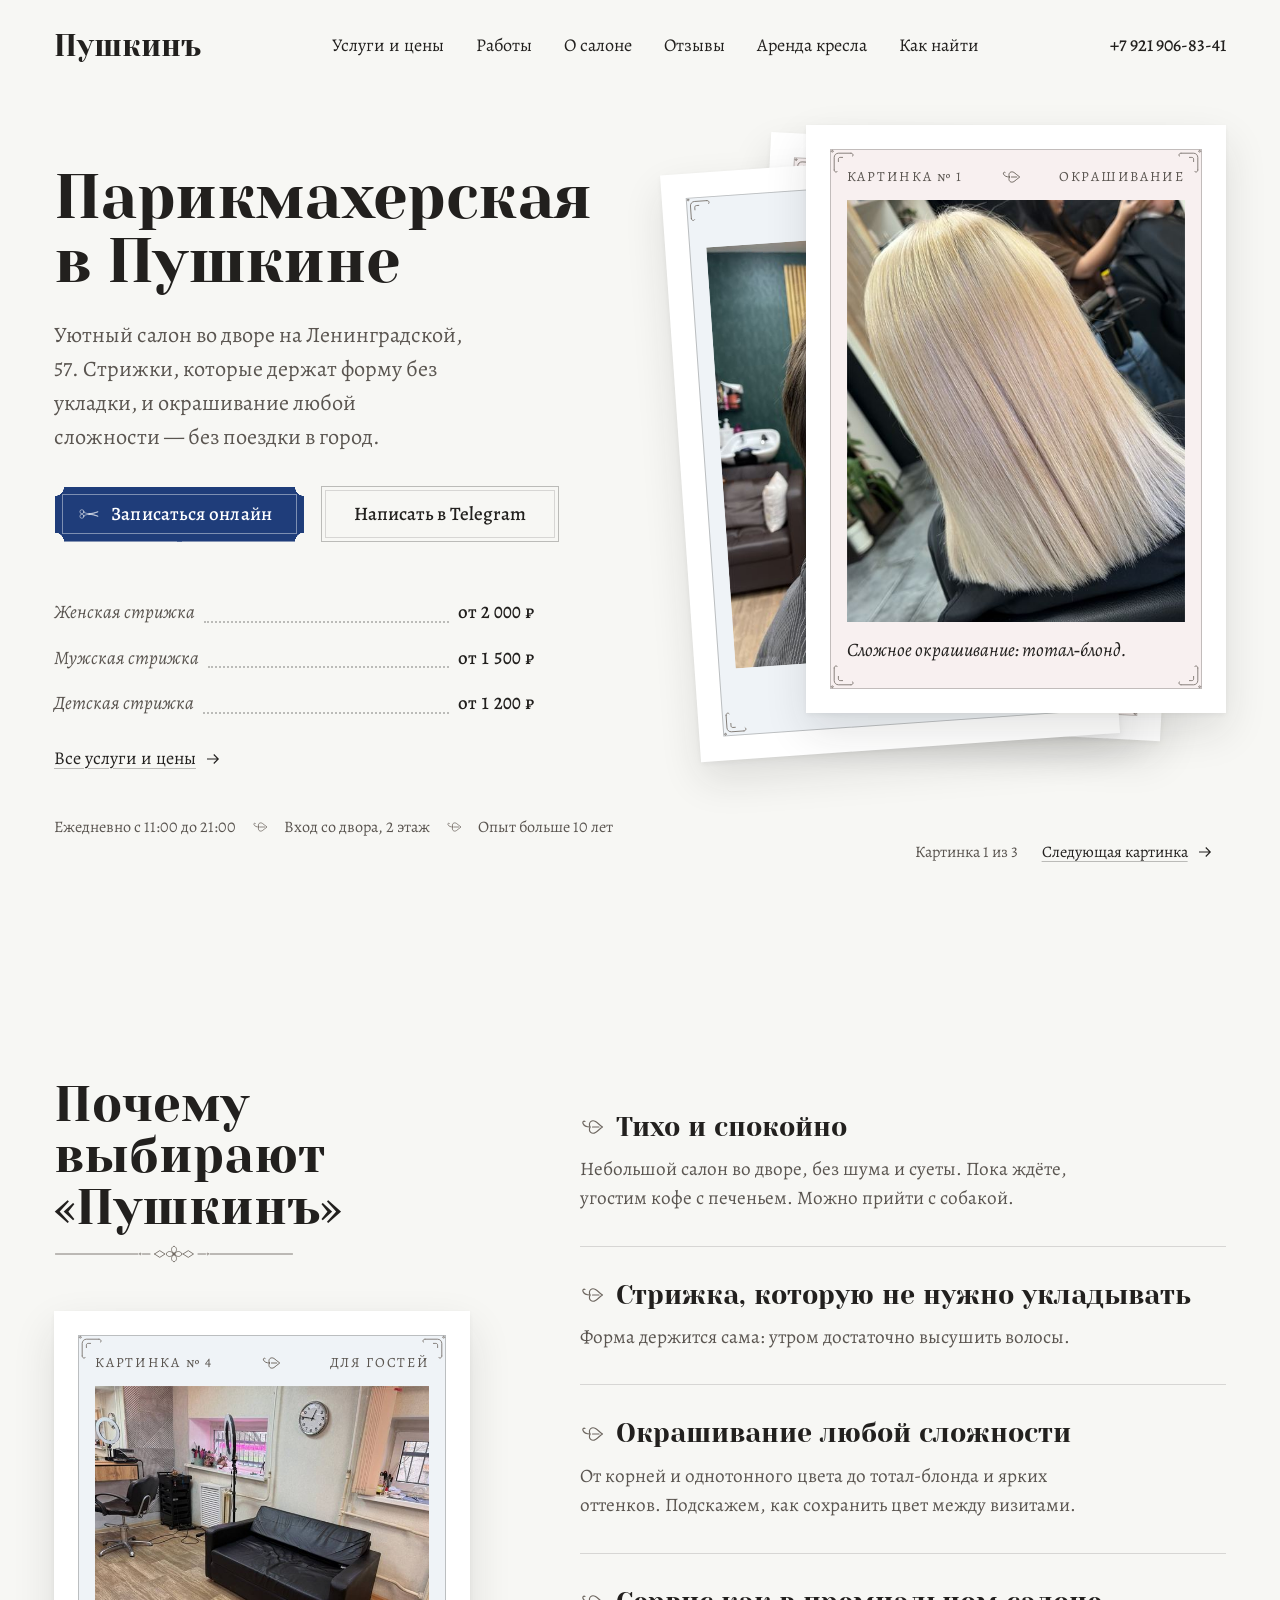
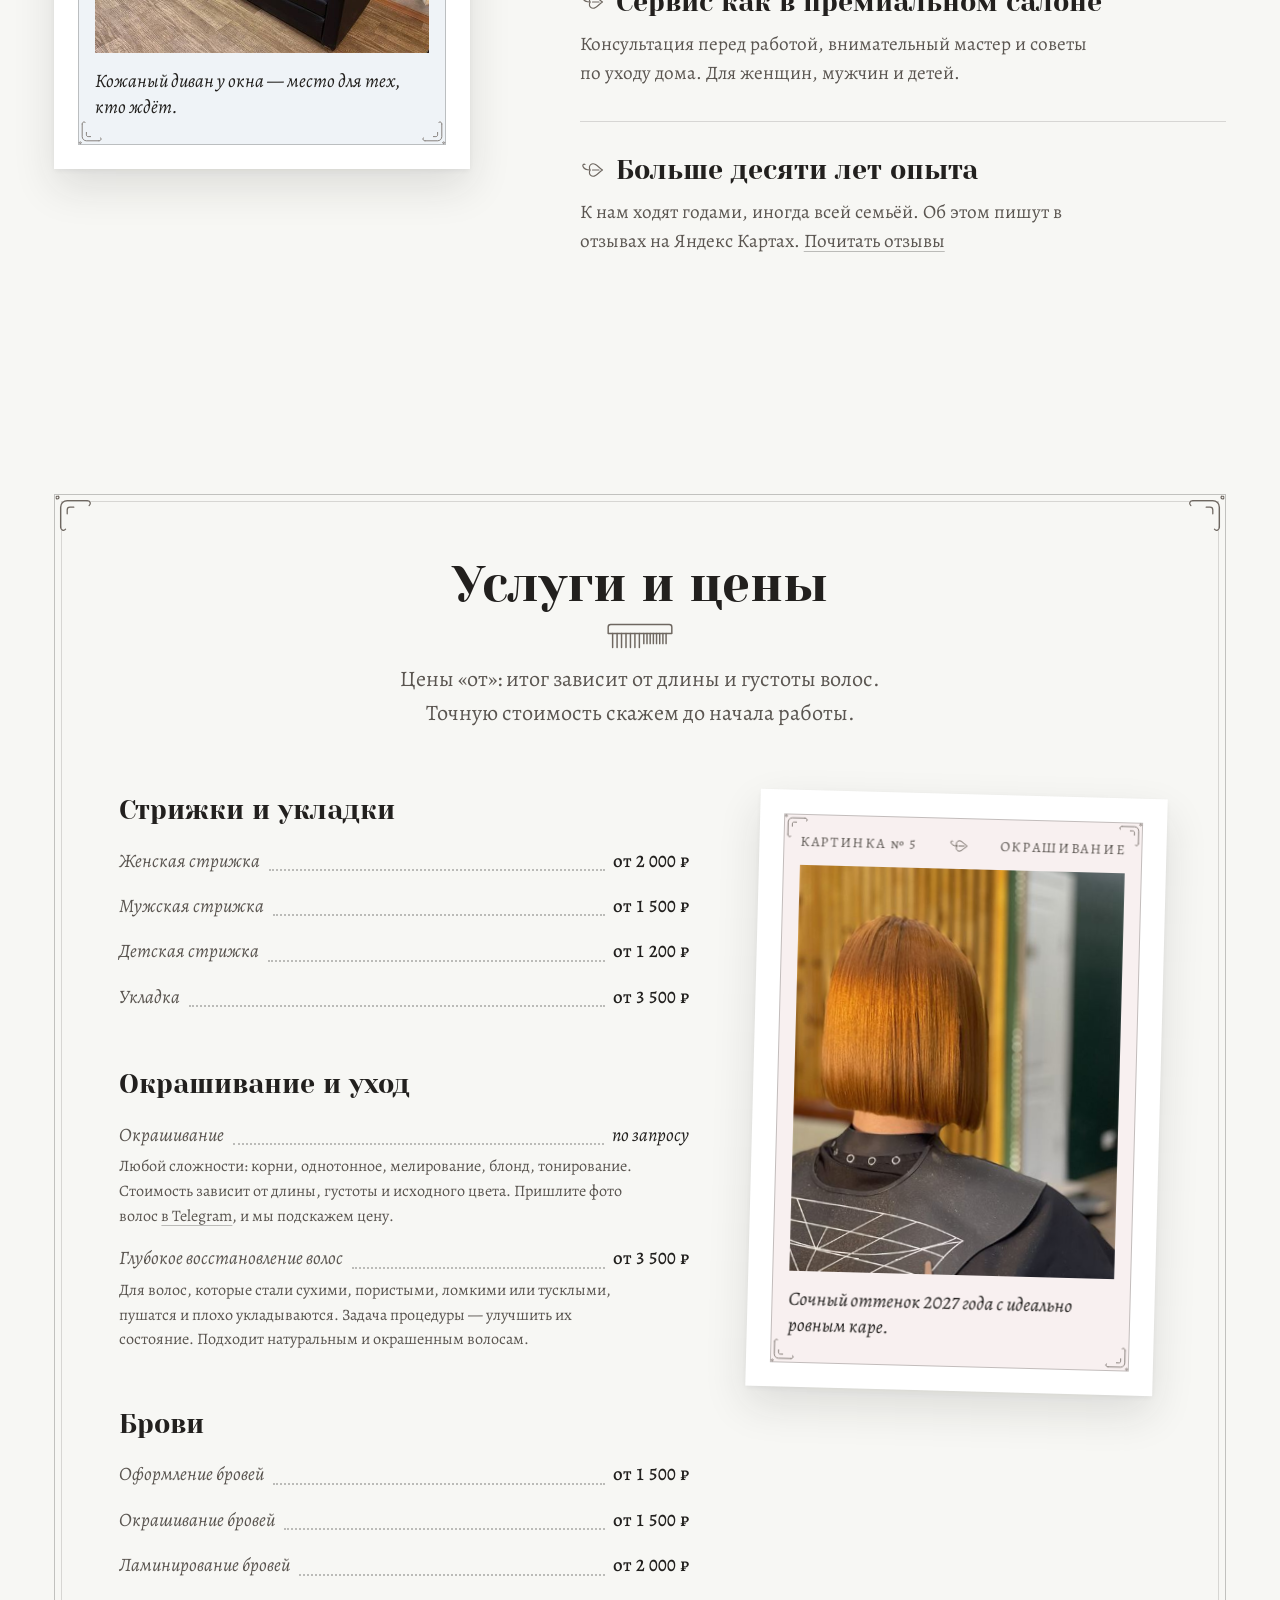
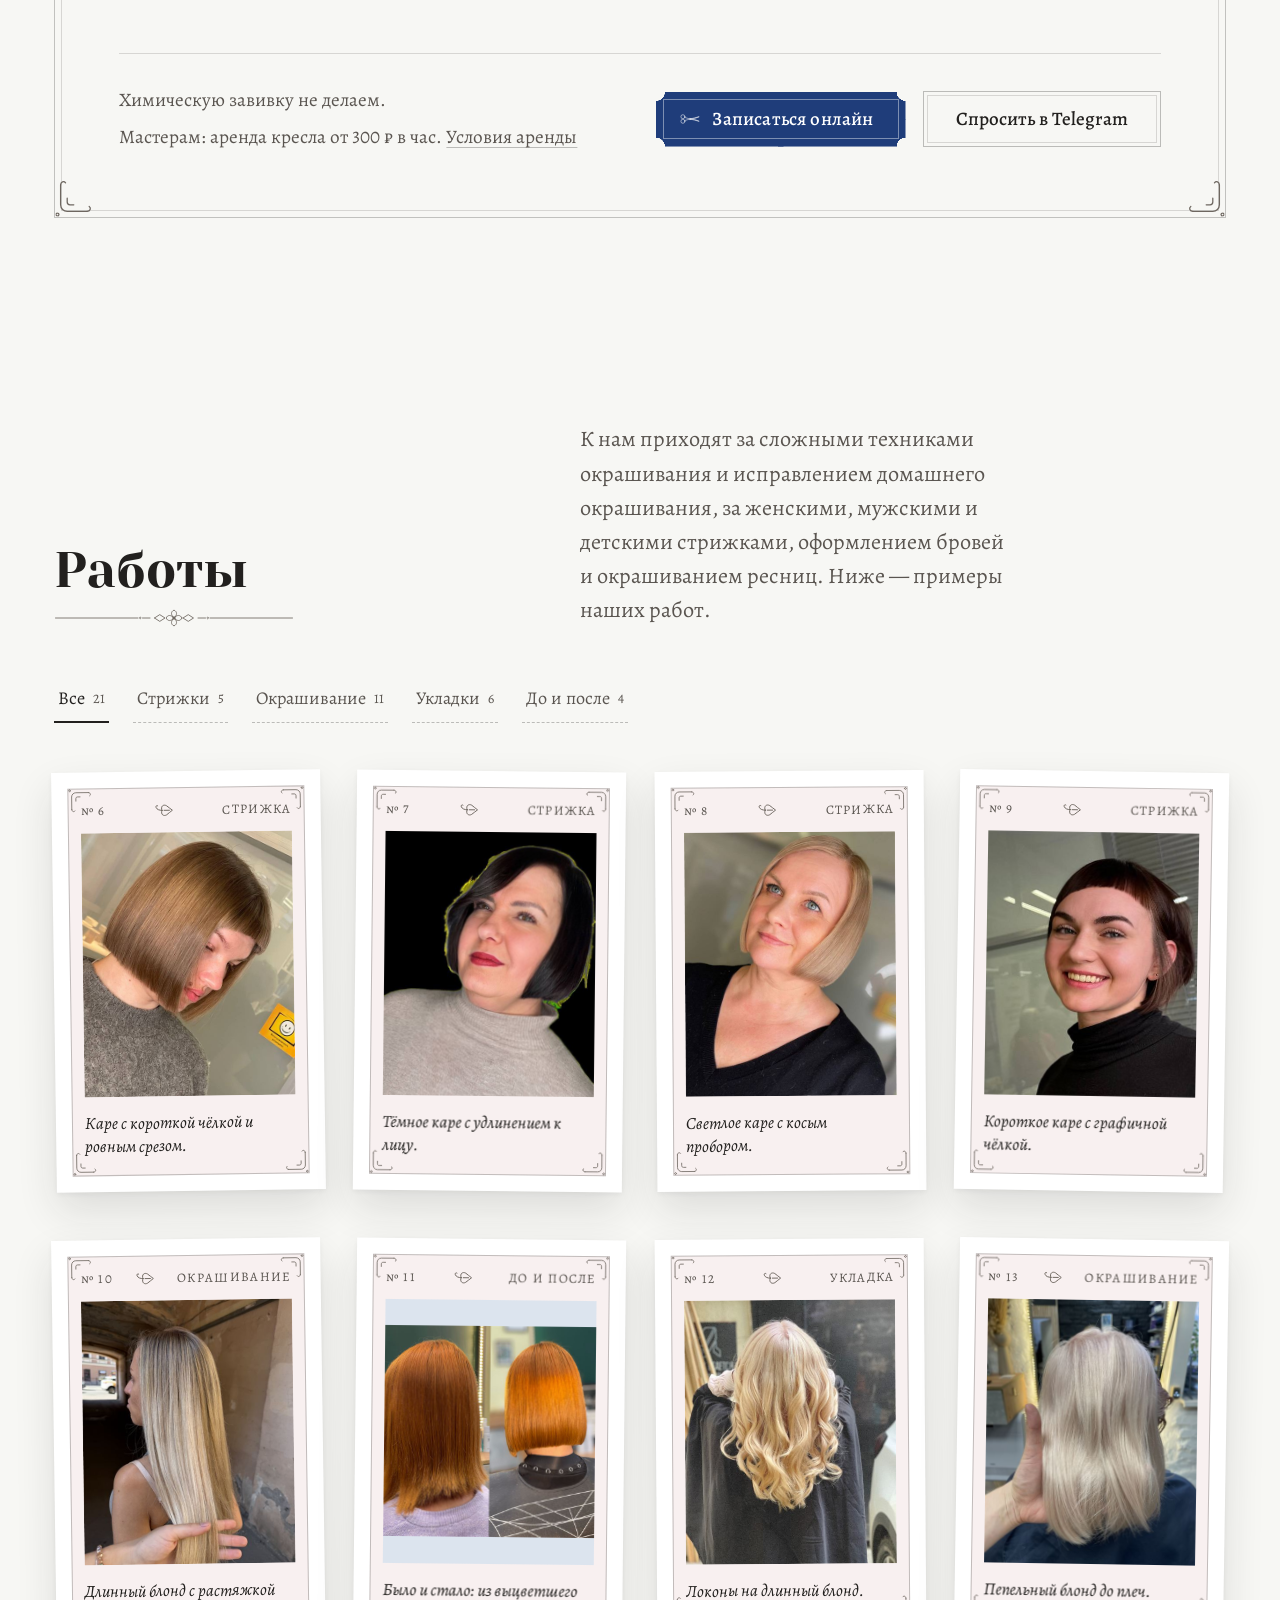
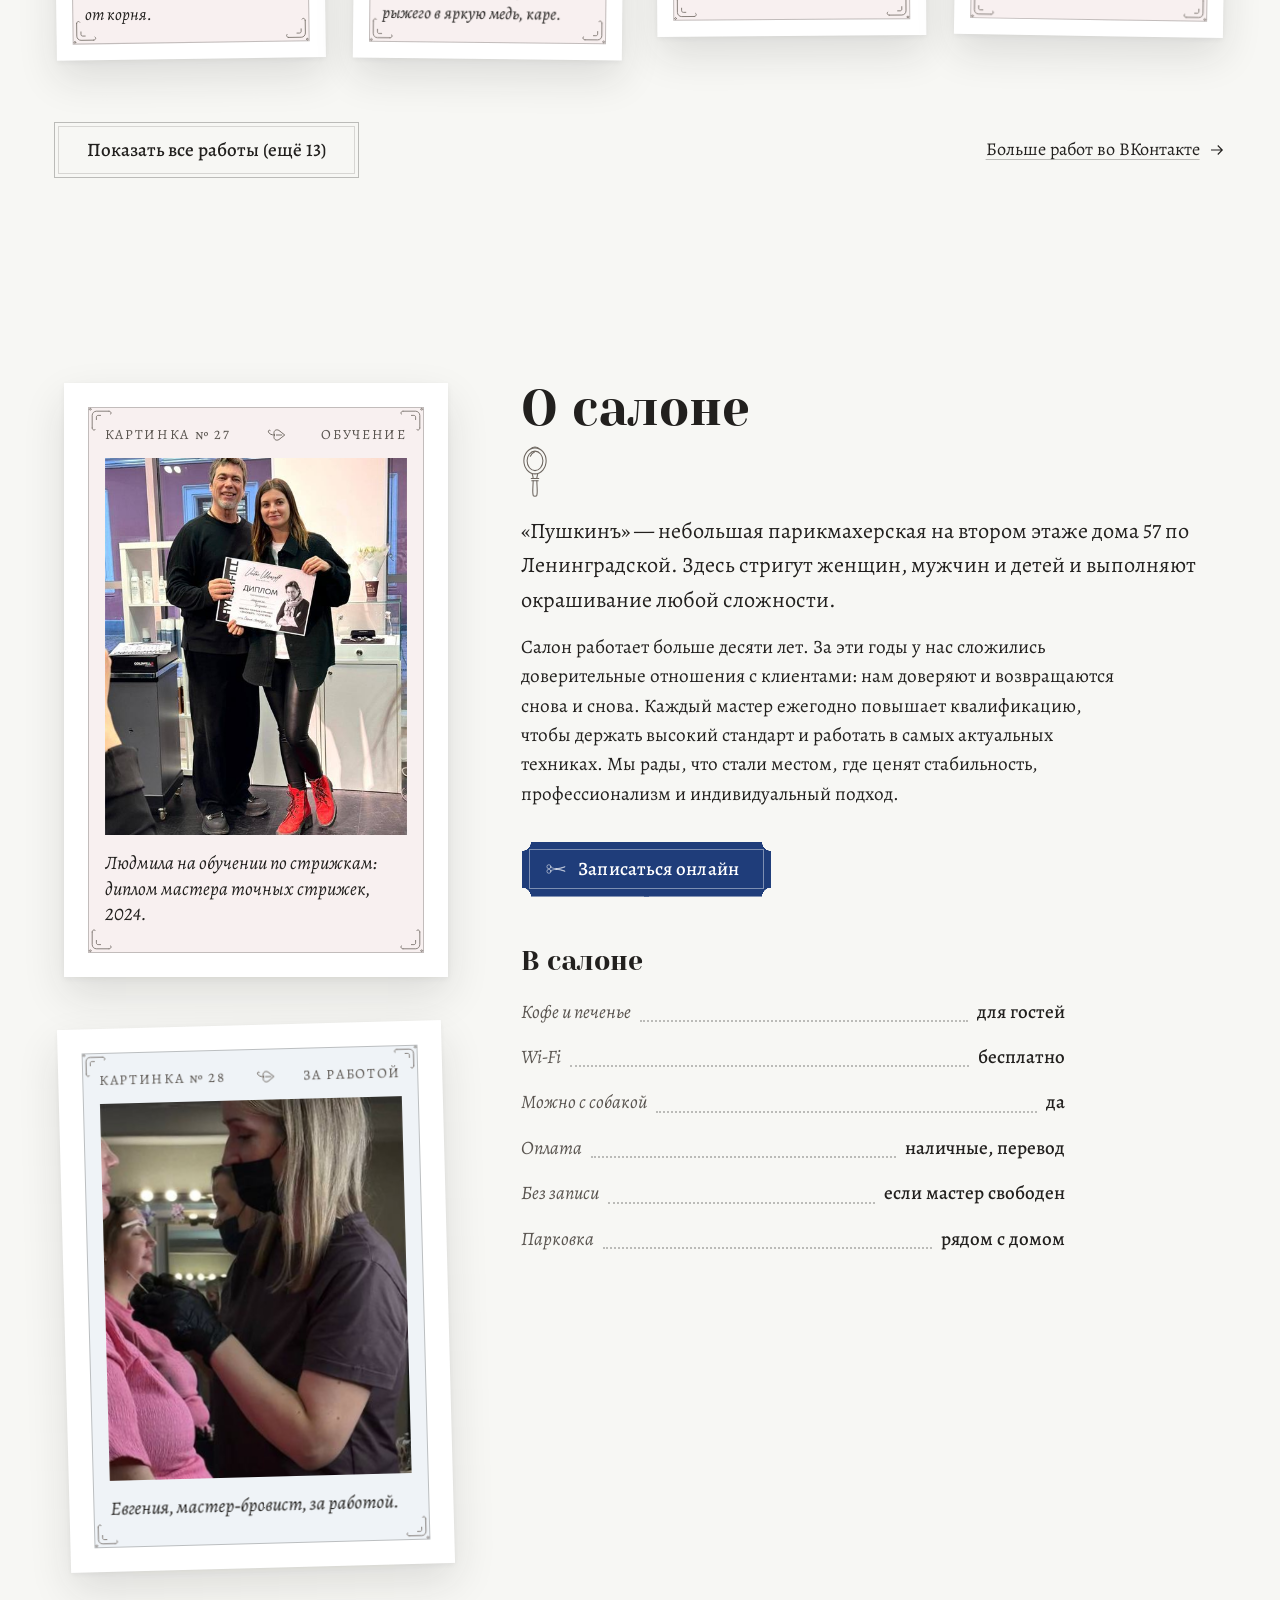
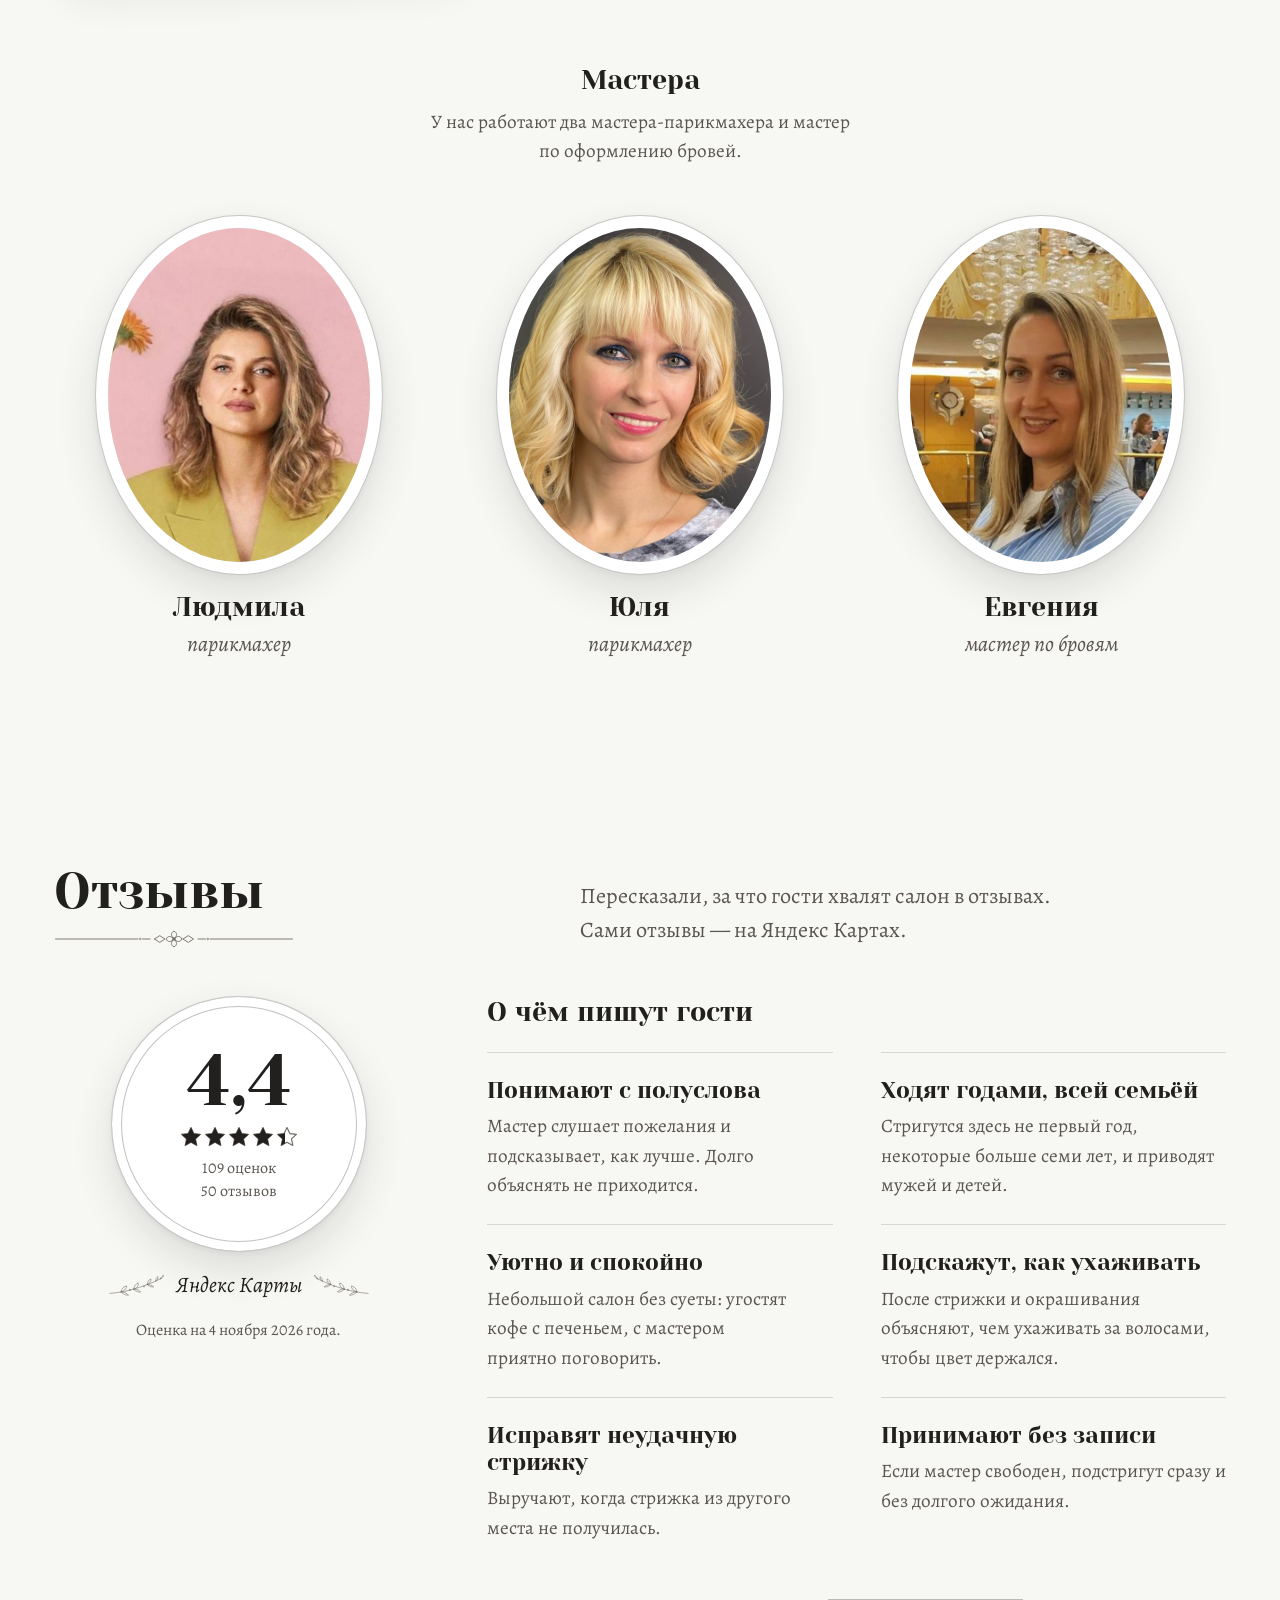
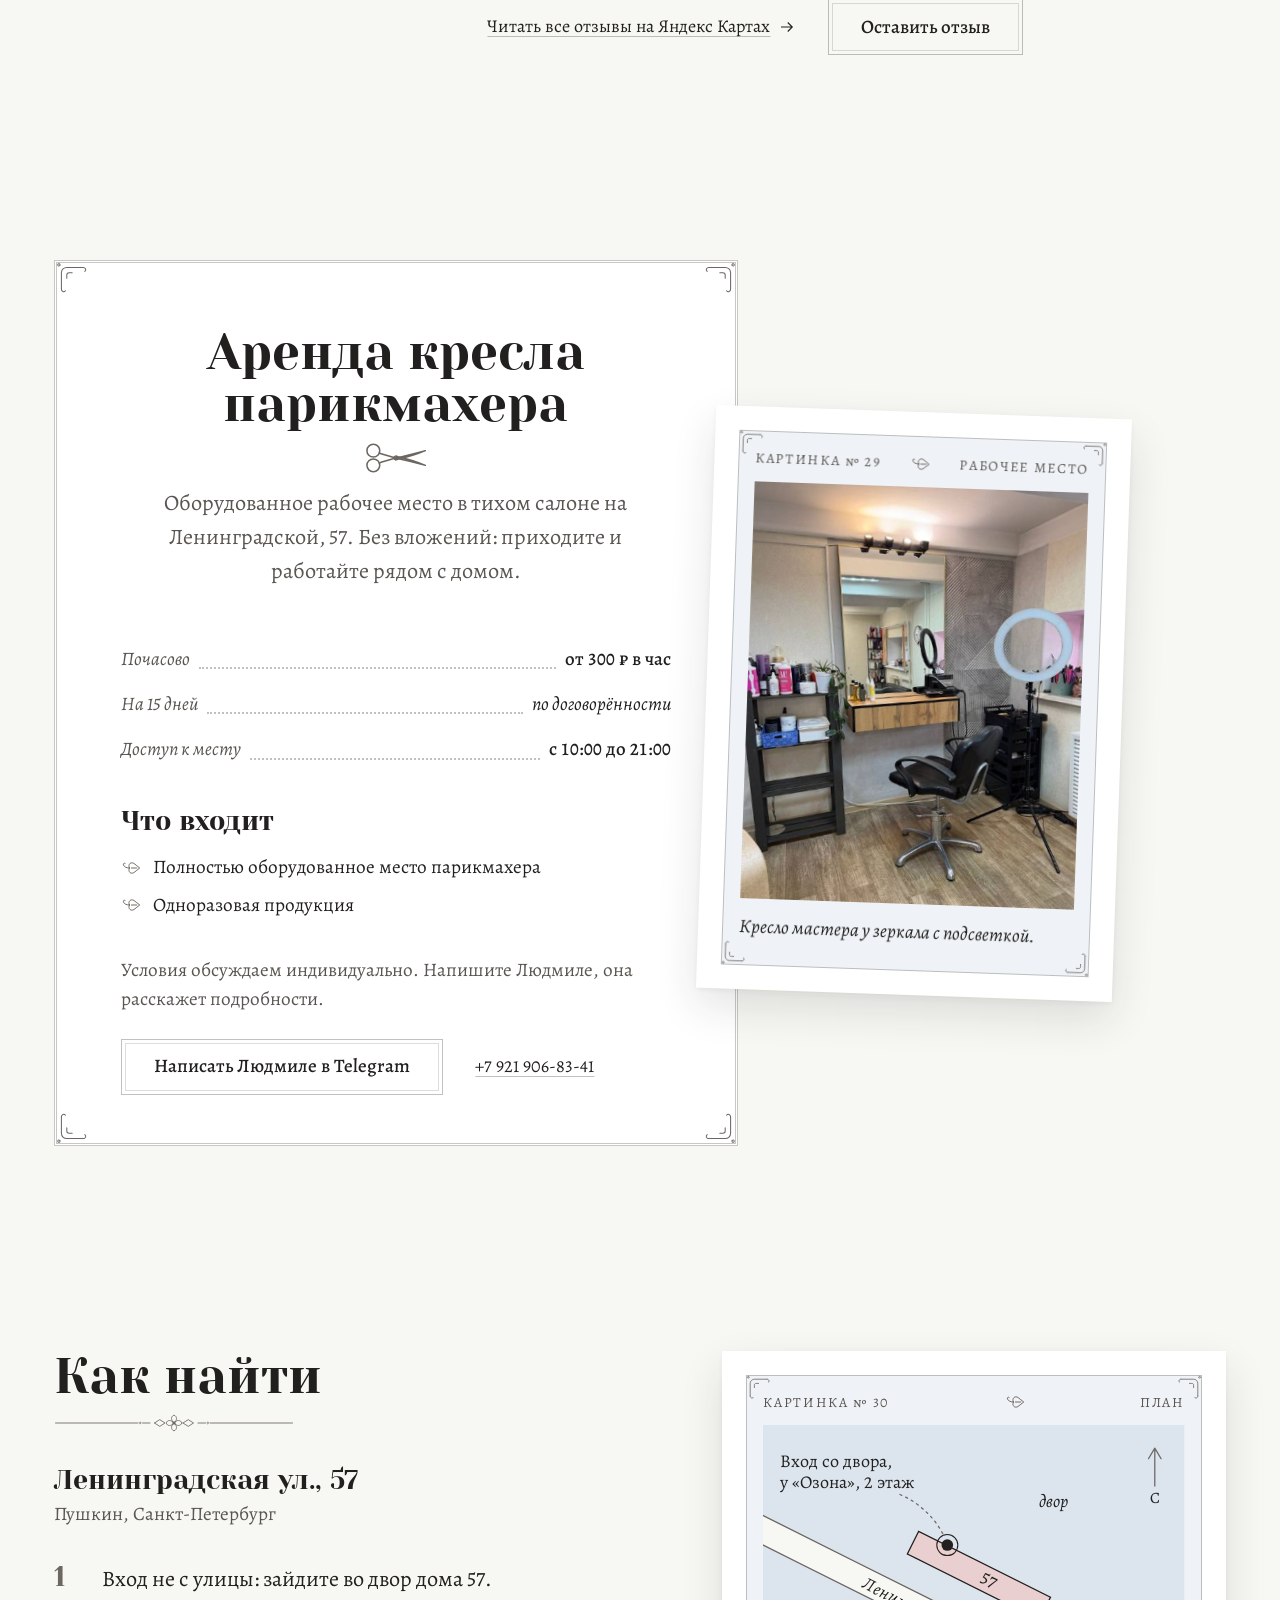
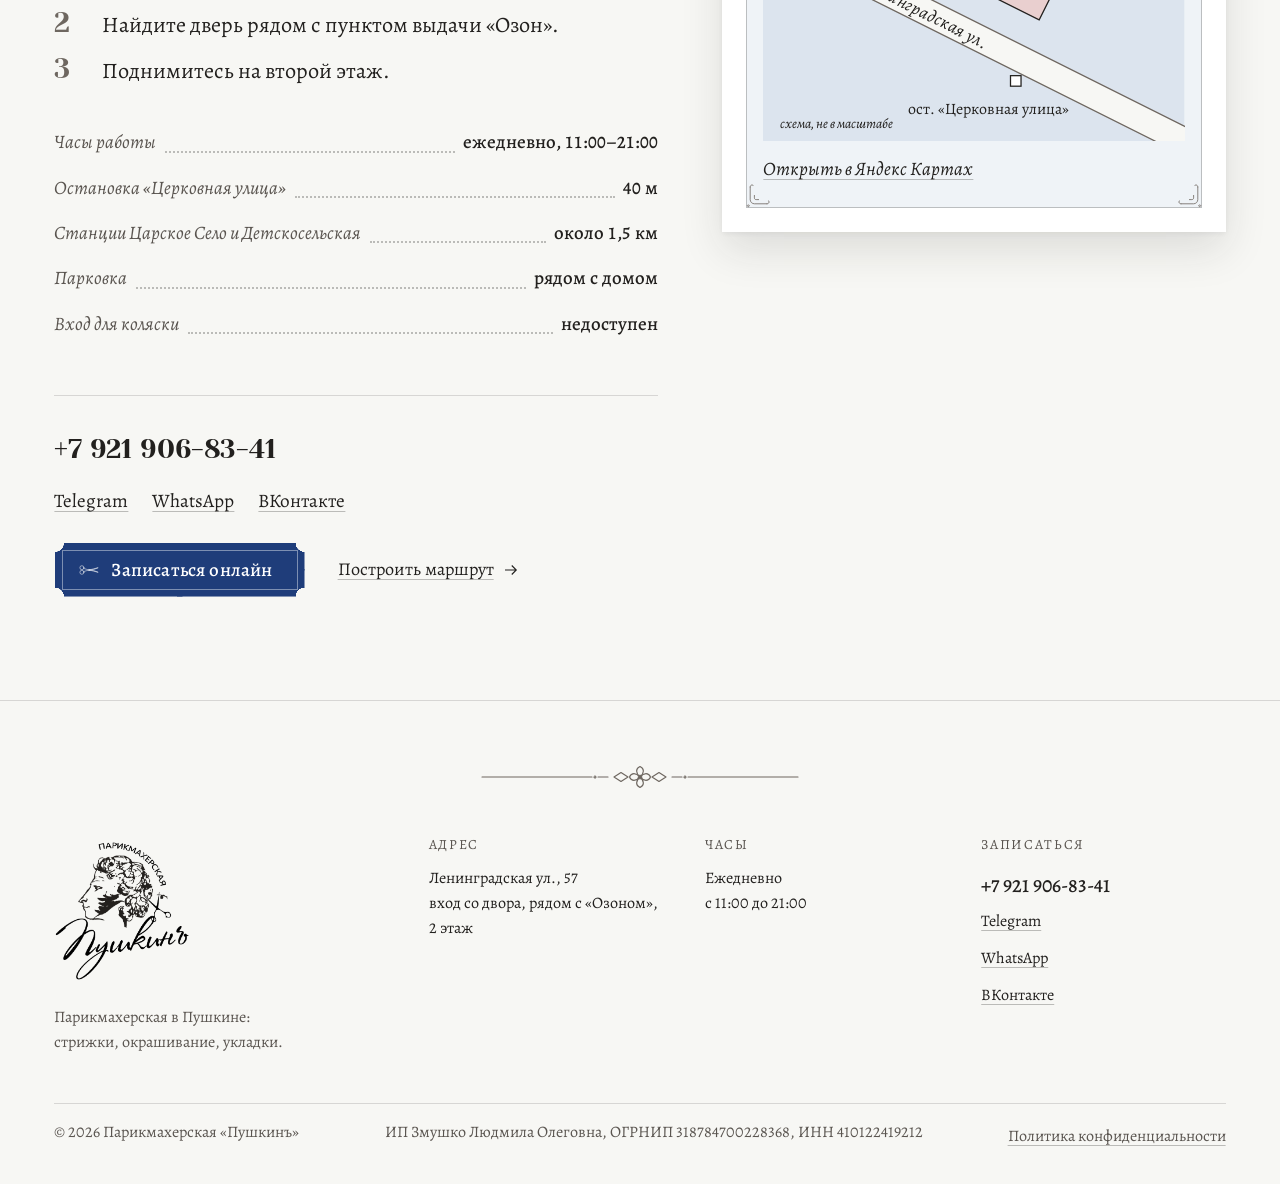
==== commit cb215d4a: "fix: masters row with centred portraits, Evgeniya at work Co-Authored-By: Claude Opus 5.5 <noreply@a" ====
--- a/index.html
+++ b/index.html
@@ -695,6 +695,7 @@
     </section>
     <section class="section about" id="o-salone" aria-labelledby="about-title">
       <div class="container about__grid">
+        <div class="about__aside">
         <figure class="plate about__plate">
           <div class="plate__mark">
             <span class="plate__corner plate__corner--tl"><svg class="orn draw" aria-hidden="true"><use href="#orn-corner"/></svg></span>
@@ -706,6 +707,18 @@
             <figcaption>Людмила на обучении по стрижкам: диплом мастера точных стрижек, 2024.</figcaption>
           </div>
         </figure>
+        <figure class="plate plate--blue about__plate">
+          <div class="plate__mark">
+            <span class="plate__corner plate__corner--tl"><svg class="orn draw" aria-hidden="true"><use href="#orn-corner"/></svg></span>
+            <span class="plate__corner plate__corner--tr"><svg class="orn draw" aria-hidden="true"><use href="#orn-corner"/></svg></span>
+            <span class="plate__corner plate__corner--bl"><svg class="orn draw" aria-hidden="true"><use href="#orn-corner"/></svg></span>
+            <span class="plate__corner plate__corner--br"><svg class="orn draw" aria-hidden="true"><use href="#orn-corner"/></svg></span>
+            <div class="plate__head"><span>Картинка № 28</span><svg class="orn orn--fleuron" aria-hidden="true"><use href="#orn-fleuron"/></svg><span>За работой</span></div>
+            <div class="plate__img"><img src="img/evgeniya-za-rabotoy.jpg" srcset="img/evgeniya-za-rabotoy-640.jpg 374w, img/evgeniya-za-rabotoy.jpg 748w" sizes="(max-width: 47.9375rem) 80vw, 22rem" width="748" height="1280" alt="Евгения в перчатках оформляет брови клиентке" loading="lazy"></div>
+            <figcaption>Евгения, мастер&#8209;бровист, за работой.</figcaption>
+          </div>
+        </figure>
+        </div>
 
         <div class="about__text">
           <div class="title-orn">
@@ -715,30 +728,6 @@
           <p>«Пушкинъ» — небольшая парикмахерская на втором этаже дома 57 по Ленинградской. Здесь стригут женщин, мужчин и детей и выполняют окрашивание любой сложности.</p>
           <p>Салон работает больше десяти лет. За эти годы у нас сложились доверительные отношения с клиентами: нам доверяют и возвращаются снова и снова. Каждый мастер ежегодно повышает квалификацию, чтобы держать высокий стандарт и работать в самых актуальных техниках. Мы рады, что стали местом, где ценят стабильность, профессионализм и индивидуальный подход.</p>
 
-          <div class="masters">
-            <h3>Мастера</h3>
-            <p>У нас работают два мастера-парикмахера и мастер по оформлению бровей.</p>
-            <ul class="masters__list" role="list">
-              <li>
-                <figure class="cameo">
-                  <div class="cameo__frame"><div class="cameo__img"><img src="img/lyudmila-diplom.jpg" width="960" height="1280" alt="Людмила, парикмахер" loading="lazy" style="--focus: 55% 14%; --zoom: 4.2"></div></div>
-                  <figcaption><span class="masters__name">Людмила</span><span class="masters__role">парикмахер</span></figcaption>
-                </figure>
-              </li>
-              <li>
-                <figure class="cameo">
-                  <div class="cameo__frame"><div class="cameo__img"><img src="img/raboty/kare-s-chelkoi-640.jpg" width="480" height="640" alt="Юля, парикмахер" loading="lazy" style="--focus: 50% 24%; --zoom: 1.7"></div></div>
-                  <figcaption><span class="masters__name">Юля</span><span class="masters__role">парикмахер</span></figcaption>
-                </figure>
-              </li>
-              <li>
-                <figure class="cameo">
-                  <div class="cameo__frame"><div class="cameo__img"><img src="img/evgeniya-640.jpg" width="306" height="640" alt="Евгения, мастер по бровям" loading="lazy" style="--focus: 55% 37%; --zoom: 2.3"></div></div>
-                  <figcaption><span class="masters__name">Евгения</span><span class="masters__role">мастер по бровям</span></figcaption>
-                </figure>
-              </li>
-            </ul>
-          </div>
           <a class="btn btn--book" href="https://dikidi.ru/1665458" data-booking style="margin-top: var(--s-6)">
             <svg class="scissors" viewBox="0 0 48 24" aria-hidden="true">
               <g class="blade blade-a"><circle cx="7" cy="6.5" r="4.8"/><path d="M11.4 8.2C15 9.5 19 10.6 24 12C31 13.6 38 15.4 46 17.5C39 14.4 32 12.4 24 10.8"/></g>
@@ -760,6 +749,33 @@
             </ul>
           </div>
         </div>
+      </div>
+
+      <div class="container masters">
+        <div class="title-orn title-orn--center">
+          <h3>Мастера</h3>
+          <p>У нас работают два мастера-парикмахера и мастер по оформлению бровей.</p>
+        </div>
+        <ul class="masters__list" role="list">
+          <li>
+            <figure class="cameo">
+              <div class="cameo__frame"><div class="cameo__img"><img src="img/masters/lyudmila.jpg" width="600" height="750" alt="Людмила, парикмахер" loading="lazy"></div></div>
+              <figcaption><span class="masters__name">Людмила</span><span class="masters__role">парикмахер</span></figcaption>
+            </figure>
+          </li>
+          <li>
+            <figure class="cameo">
+              <div class="cameo__frame"><div class="cameo__img"><img src="img/masters/yulia.jpg" width="600" height="750" alt="Юля, парикмахер" loading="lazy"></div></div>
+              <figcaption><span class="masters__name">Юля</span><span class="masters__role">парикмахер</span></figcaption>
+            </figure>
+          </li>
+          <li>
+            <figure class="cameo">
+              <div class="cameo__frame"><div class="cameo__img"><img src="img/masters/evgeniya.jpg" width="600" height="750" alt="Евгения, мастер по бровям" loading="lazy"></div></div>
+              <figcaption><span class="masters__name">Евгения</span><span class="masters__role">мастер по бровям</span></figcaption>
+            </figure>
+          </li>
+        </ul>
       </div>
     </section>
     <section class="section reviews" id="otzyvy" aria-labelledby="reviews-title">
@@ -875,7 +891,7 @@
             <span class="plate__corner plate__corner--tr"><svg class="orn draw" aria-hidden="true"><use href="#orn-corner"/></svg></span>
             <span class="plate__corner plate__corner--bl"><svg class="orn draw" aria-hidden="true"><use href="#orn-corner"/></svg></span>
             <span class="plate__corner plate__corner--br"><svg class="orn draw" aria-hidden="true"><use href="#orn-corner"/></svg></span>
-            <div class="plate__head"><span>Картинка № 28</span><svg class="orn orn--fleuron" aria-hidden="true"><use href="#orn-fleuron"/></svg><span>Рабочее место</span></div>
+            <div class="plate__head"><span>Картинка № 29</span><svg class="orn orn--fleuron" aria-hidden="true"><use href="#orn-fleuron"/></svg><span>Рабочее место</span></div>
             <div class="plate__img"><img src="img/salon-kreslo.jpg" srcset="img/salon-kreslo-640.jpg 480w, img/salon-kreslo.jpg 960w" sizes="(max-width: 60rem) 16rem, 22rem" width="960" height="1280" alt="Кресло мастера у большого зеркала с подсветкой" loading="lazy"></div>
             <figcaption>Кресло мастера у зеркала с подсветкой.</figcaption>
           </div>
@@ -938,7 +954,7 @@
             <span class="plate__corner plate__corner--tr"><svg class="orn draw" aria-hidden="true"><use href="#orn-corner"/></svg></span>
             <span class="plate__corner plate__corner--bl"><svg class="orn draw" aria-hidden="true"><use href="#orn-corner"/></svg></span>
             <span class="plate__corner plate__corner--br"><svg class="orn draw" aria-hidden="true"><use href="#orn-corner"/></svg></span>
-            <div class="plate__head"><span>Картинка № 29</span><svg class="orn orn--fleuron" aria-hidden="true"><use href="#orn-fleuron"/></svg><span>План</span></div>
+            <div class="plate__head"><span>Картинка № 30</span><svg class="orn orn--fleuron" aria-hidden="true"><use href="#orn-fleuron"/></svg><span>План</span></div>
             <div class="findus__frame">
               <svg class="plan" viewBox="0 0 400 300" role="img" aria-labelledby="plan-title">
                 <title id="plan-title">Схема: дом 57 стоит вдоль Ленинградской улицы, вход со двора, у пункта «Озон», на втором этаже; рядом остановка «Церковная улица»</title>
--- a/css/site.css
+++ b/css/site.css
@@ -1331,28 +1331,31 @@
 .about__text > p:first-of-type { font-size: var(--fs-lead); }
 .about__amenities { margin-top: var(--s-7); max-width: 34rem; }
 .about__amenities h3 { margin-bottom: var(--s-3); }
-.about__plate { position: sticky; top: calc(var(--header-h) + var(--s-6)); justify-self: center; width: min(100%, 24rem); }
-
-/* Masters: three small cameos, the salon's people rather than a single face */
-.masters { margin-top: var(--s-7); }
-.masters > p { margin-top: var(--s-2); color: var(--ink-2); }
+.about__aside { display: grid; justify-items: center; gap: var(--s-7); }
+.about__plate { width: min(100%, 24rem); }
+.about__plate.plate--blue { transform: rotate(-1.5deg); }
+
+/* Masters: a full-width row of large cameos; each portrait is cropped so the face sits dead centre */
+.masters { margin-top: var(--s-9); }
+.masters .title-orn p { max-width: 44ch; color: var(--ink-2); }
 .masters__list {
   list-style: none;
   padding: 0;
   display: grid;
-  grid-template-columns: repeat(3, minmax(0, 1fr));
-  gap: var(--s-5);
-  margin-top: var(--s-5);
-  max-width: 36rem;
-}
-.masters__list .cameo { gap: var(--s-3); }
-.masters__list .cameo__frame { width: 100%; padding: var(--s-2); }
-.masters__list figcaption { display: grid; gap: var(--s-1); font-style: normal; font-size: var(--fs-small); }
-.masters__name { font-family: var(--font-display); font-size: 1.25rem; line-height: 1.2; }
+  grid-template-columns: repeat(auto-fit, minmax(14rem, 1fr));
+  justify-items: center;
+  gap: var(--s-7) var(--s-6);
+  margin-top: var(--s-7);
+}
+.masters__list > li { width: 100%; display: grid; justify-items: center; }
+.masters__list .cameo { gap: var(--s-4); width: min(100%, 18rem); }
+.masters__list .cameo__frame { width: 100%; }
+.masters__list figcaption { display: grid; gap: var(--s-1); font-style: normal; }
+.masters__name { font-family: var(--font-display); font-size: var(--fs-h3); line-height: 1.2; }
 .masters__role { font-style: italic; color: var(--ink-2); }
 @media (max-width: 47.9375rem) {
-  .about__plate { position: static; }
-  .masters__list { gap: var(--s-3); }
+  .about__plate.plate--blue { transform: none; }
+  .masters { margin-top: var(--s-8); }
 }
 
 @media (max-width: 60rem) {
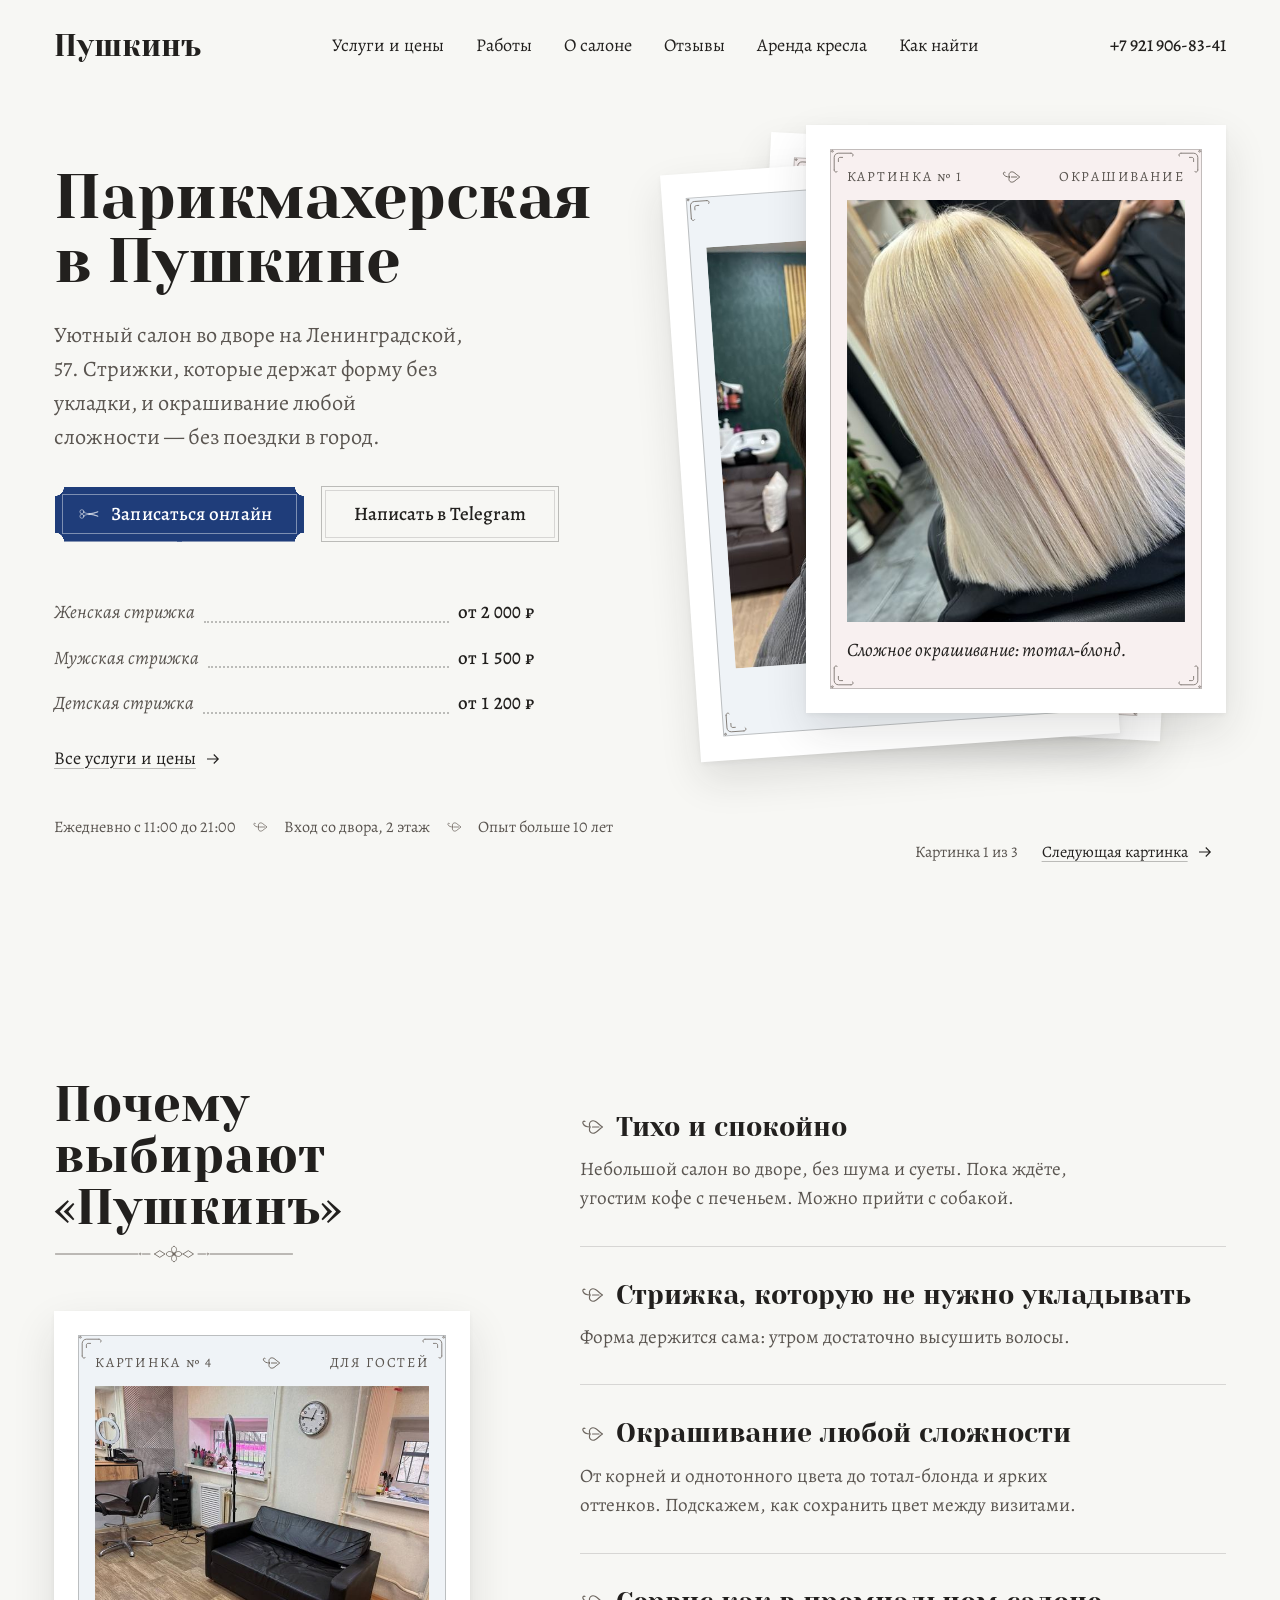
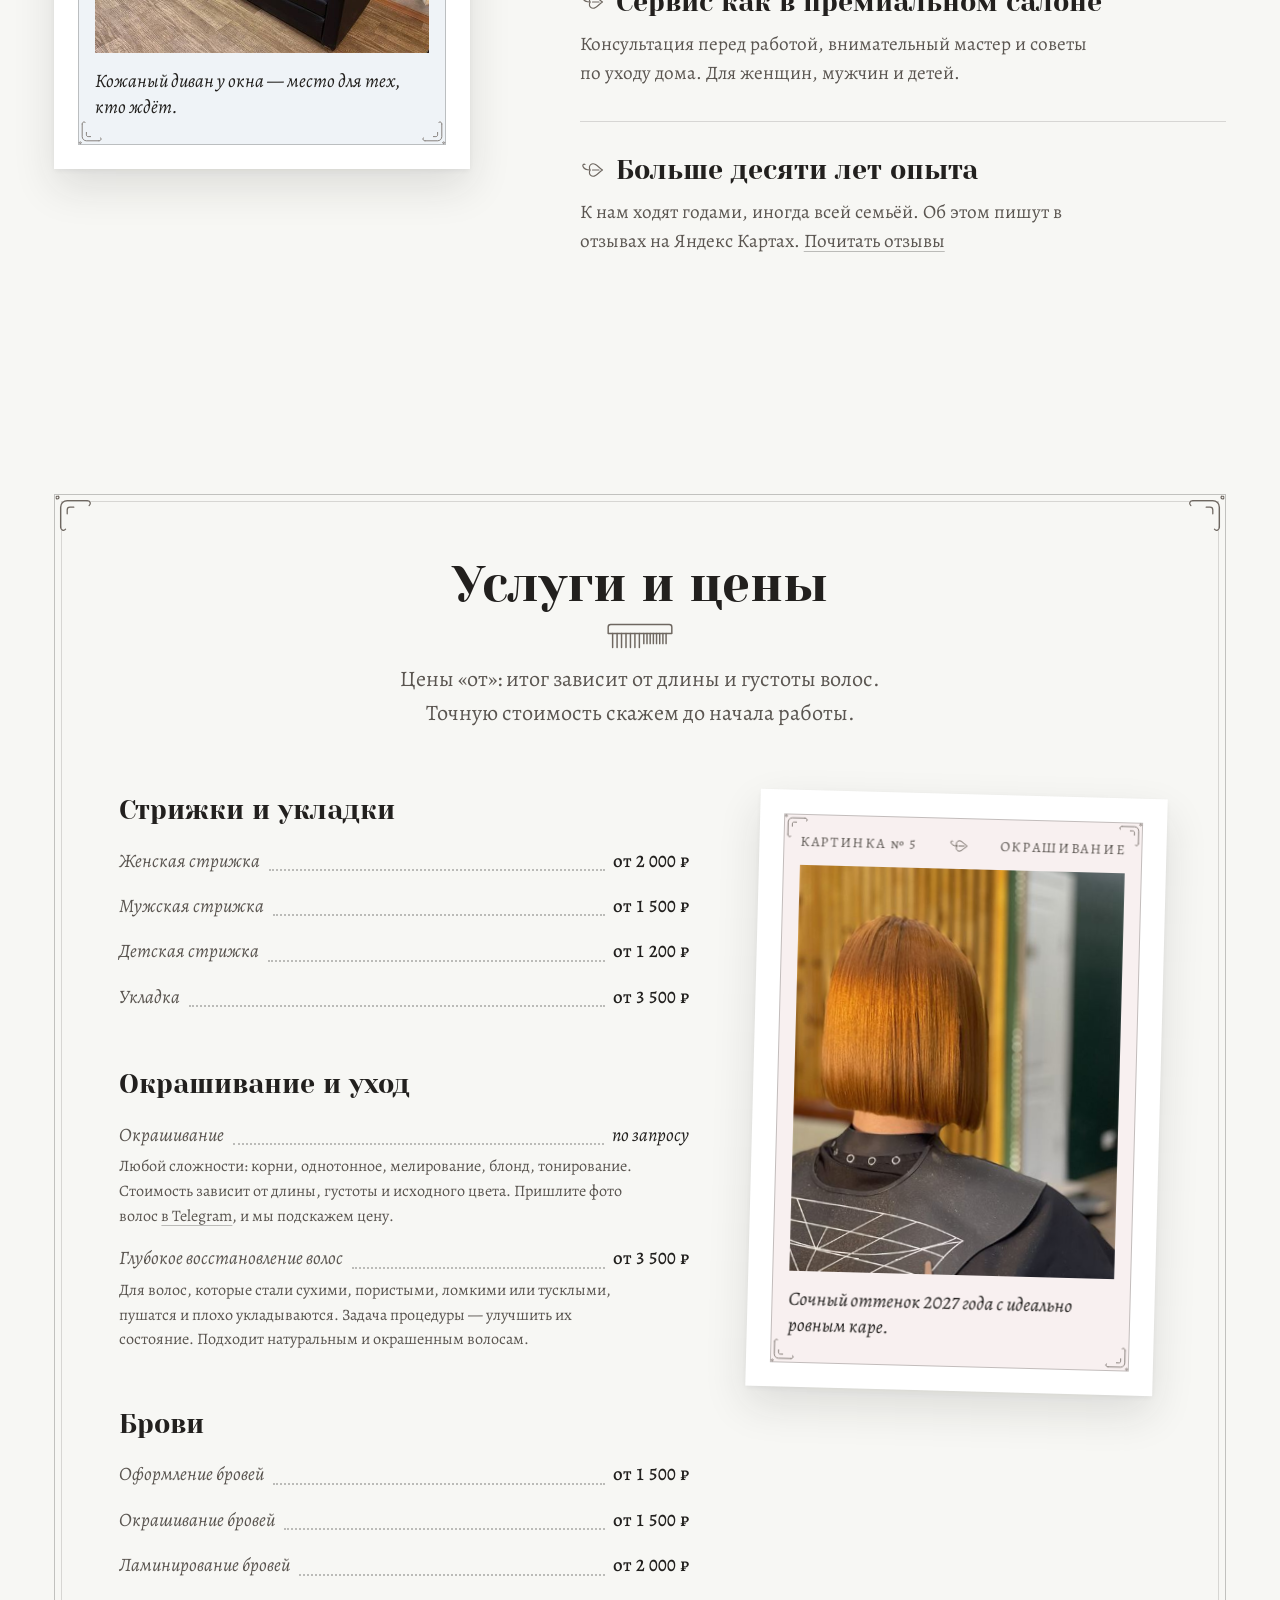
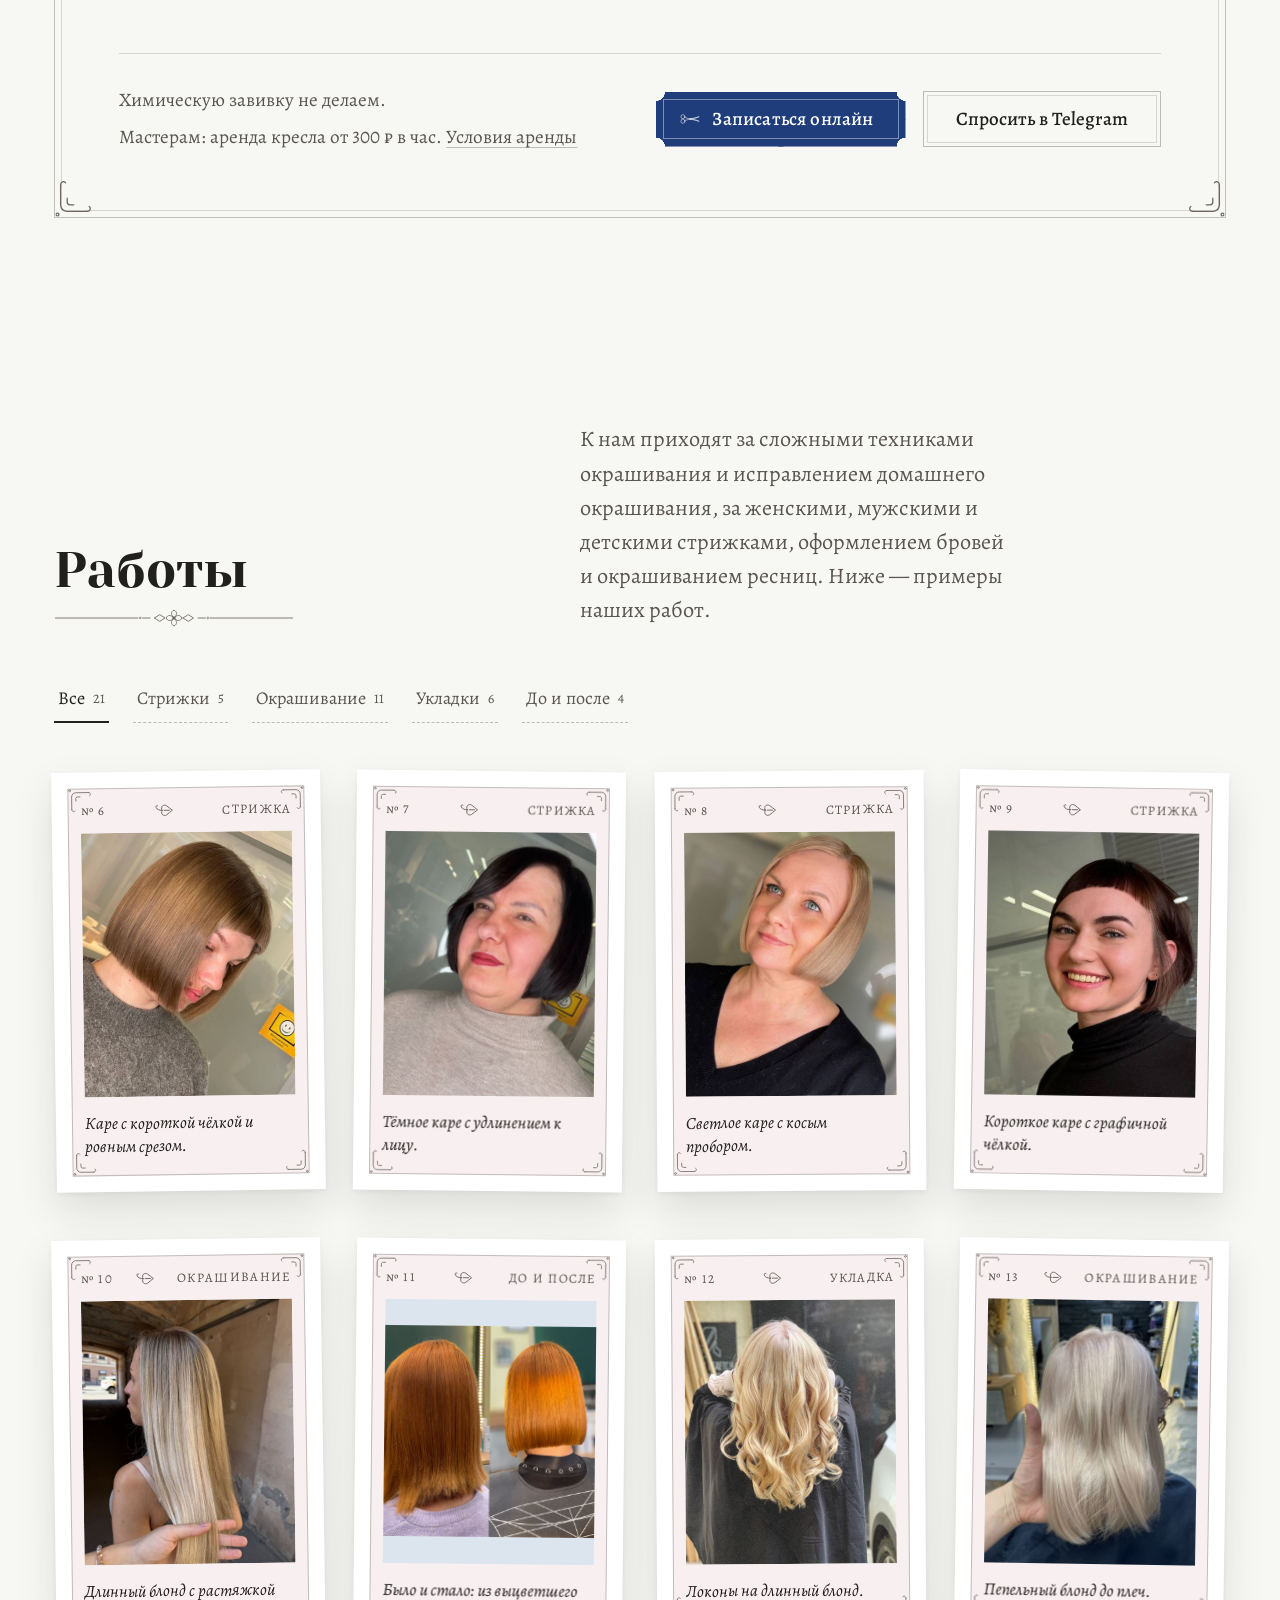
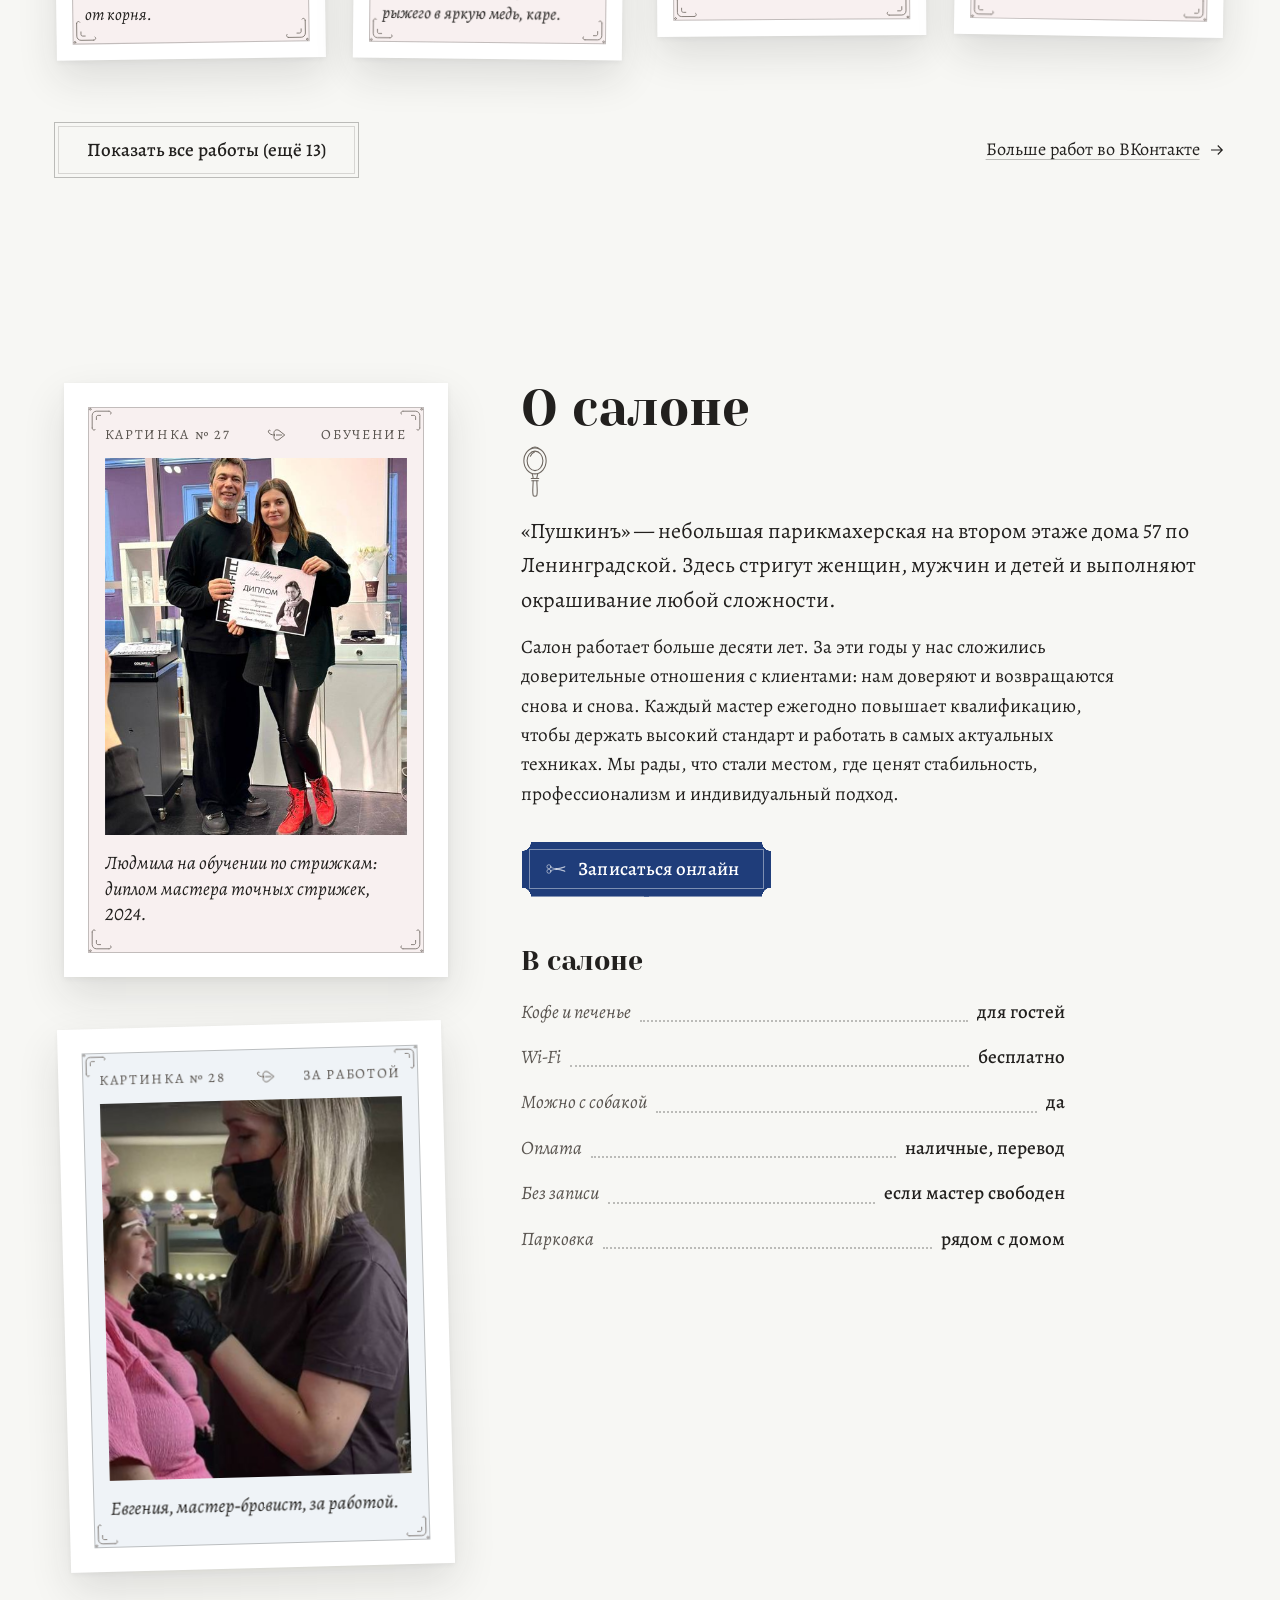
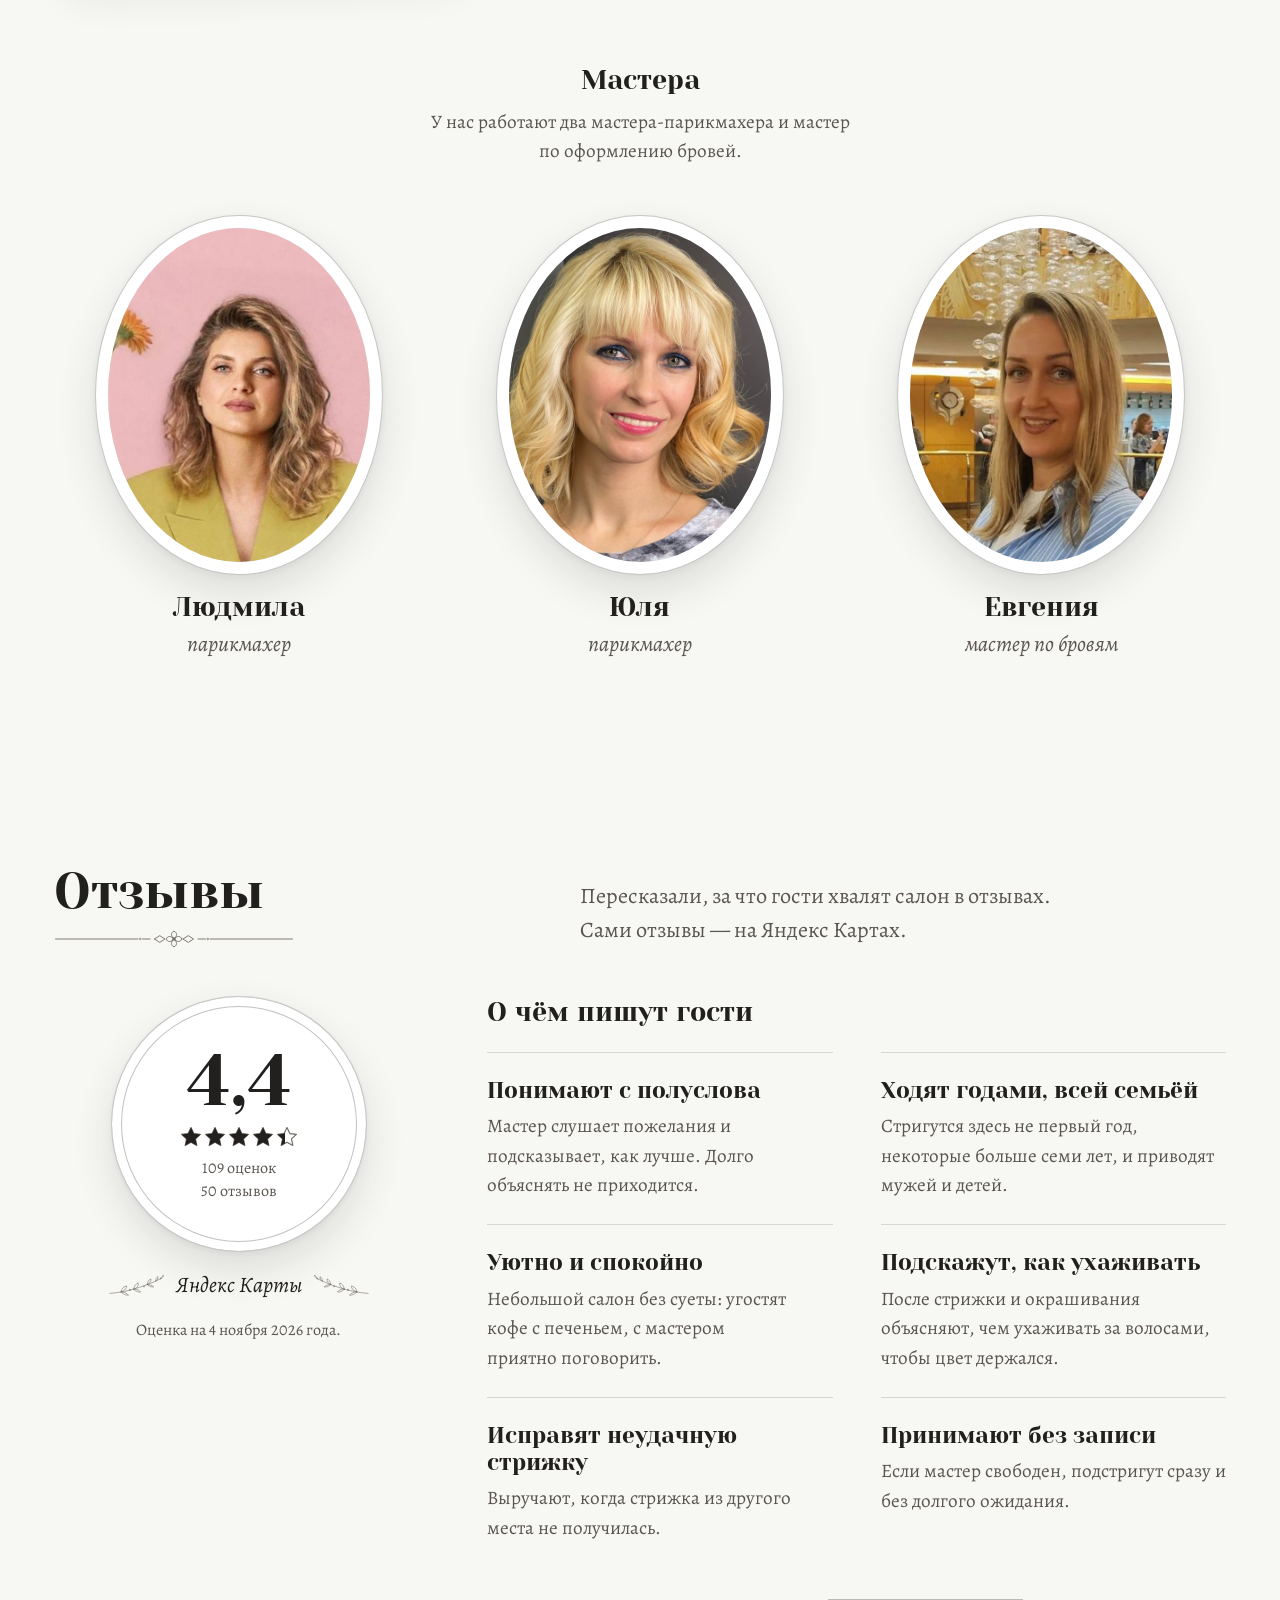
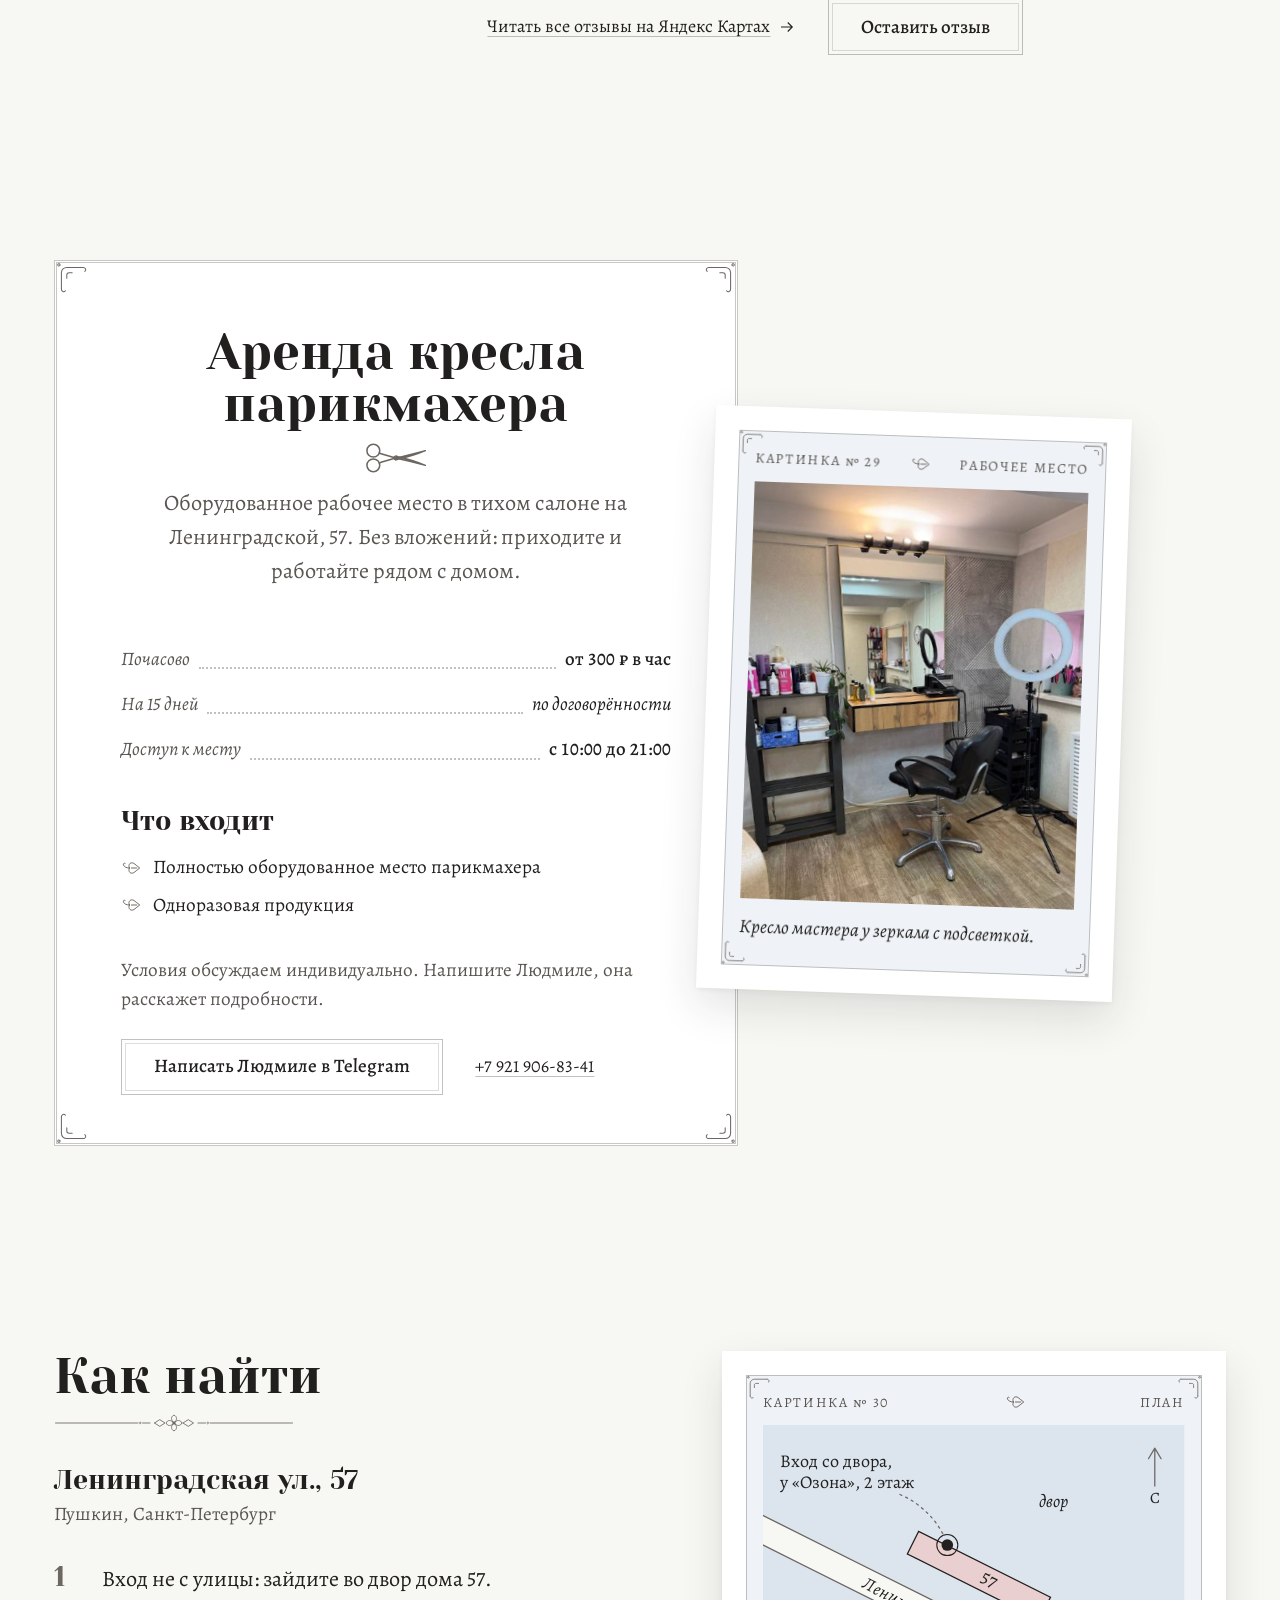
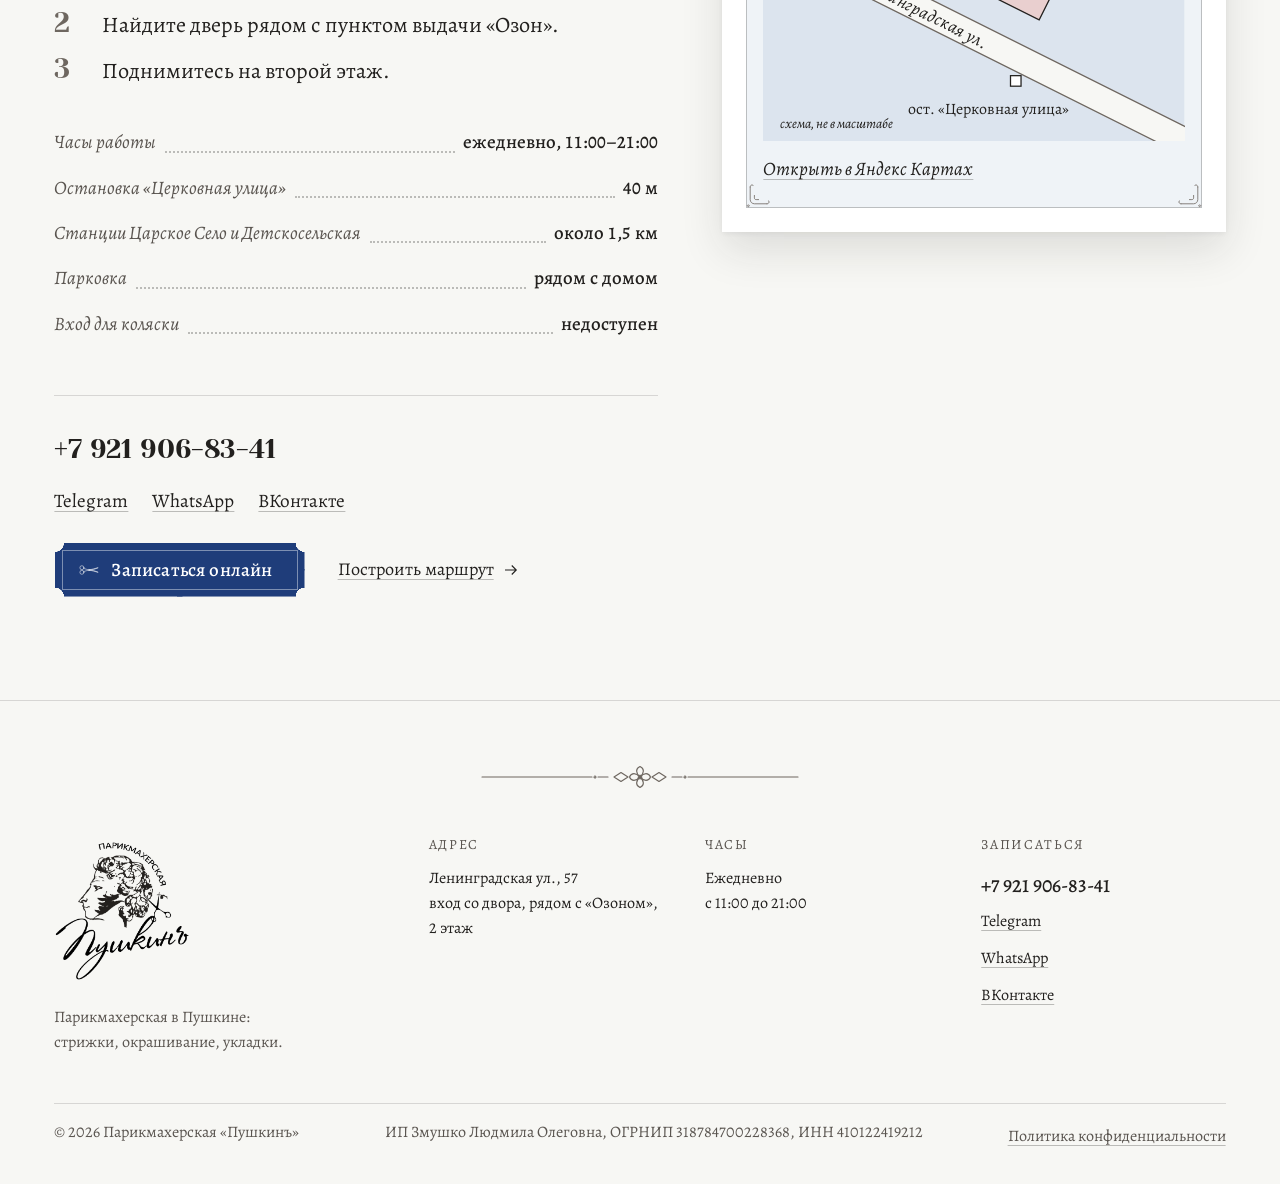
==== commit 03cecdb6: "fix: replace the dark bob photo with the client's new shot Co-Authored-By: Claude Opus 5.5 <noreply@" ====
--- a/index.html
+++ b/index.html
@@ -430,7 +430,7 @@
                 <span class="plate__corner plate__corner--bl"><svg class="orn draw" aria-hidden="true"><use href="#orn-corner"/></svg></span>
                 <span class="plate__corner plate__corner--br"><svg class="orn draw" aria-hidden="true"><use href="#orn-corner"/></svg></span>
                 <div class="plate__head"><span>№ 7</span><svg class="orn orn--fleuron" aria-hidden="true"><use href="#orn-fleuron"/></svg><span>Стрижка</span></div>
-                <button class="plate__img plate__open" type="button" aria-haspopup="dialog" data-full="img/raboty/kare-tyomnoe.jpg"><img src="img/raboty/kare-tyomnoe-640.jpg" srcset="img/raboty/kare-tyomnoe-640.jpg 480w, img/raboty/kare-tyomnoe.jpg 959w" sizes="(max-width: 60rem) 44vw, 16rem" width="480" height="640" alt="Тёмное каре с удлинёнными прядями у лица" loading="lazy"></button>
+                <button class="plate__img plate__open" type="button" aria-haspopup="dialog" data-full="img/raboty/kare-tyomnoe.jpg"><img src="img/raboty/kare-tyomnoe-640.jpg" srcset="img/raboty/kare-tyomnoe-640.jpg 480w, img/raboty/kare-tyomnoe.jpg 960w" sizes="(max-width: 60rem) 44vw, 16rem" width="480" height="640" alt="Тёмное каре с удлинёнными прядями у лица" loading="lazy"></button>
                 <figcaption>Тёмное каре с удлинением к лицу.</figcaption>
               </div>
             </figure>
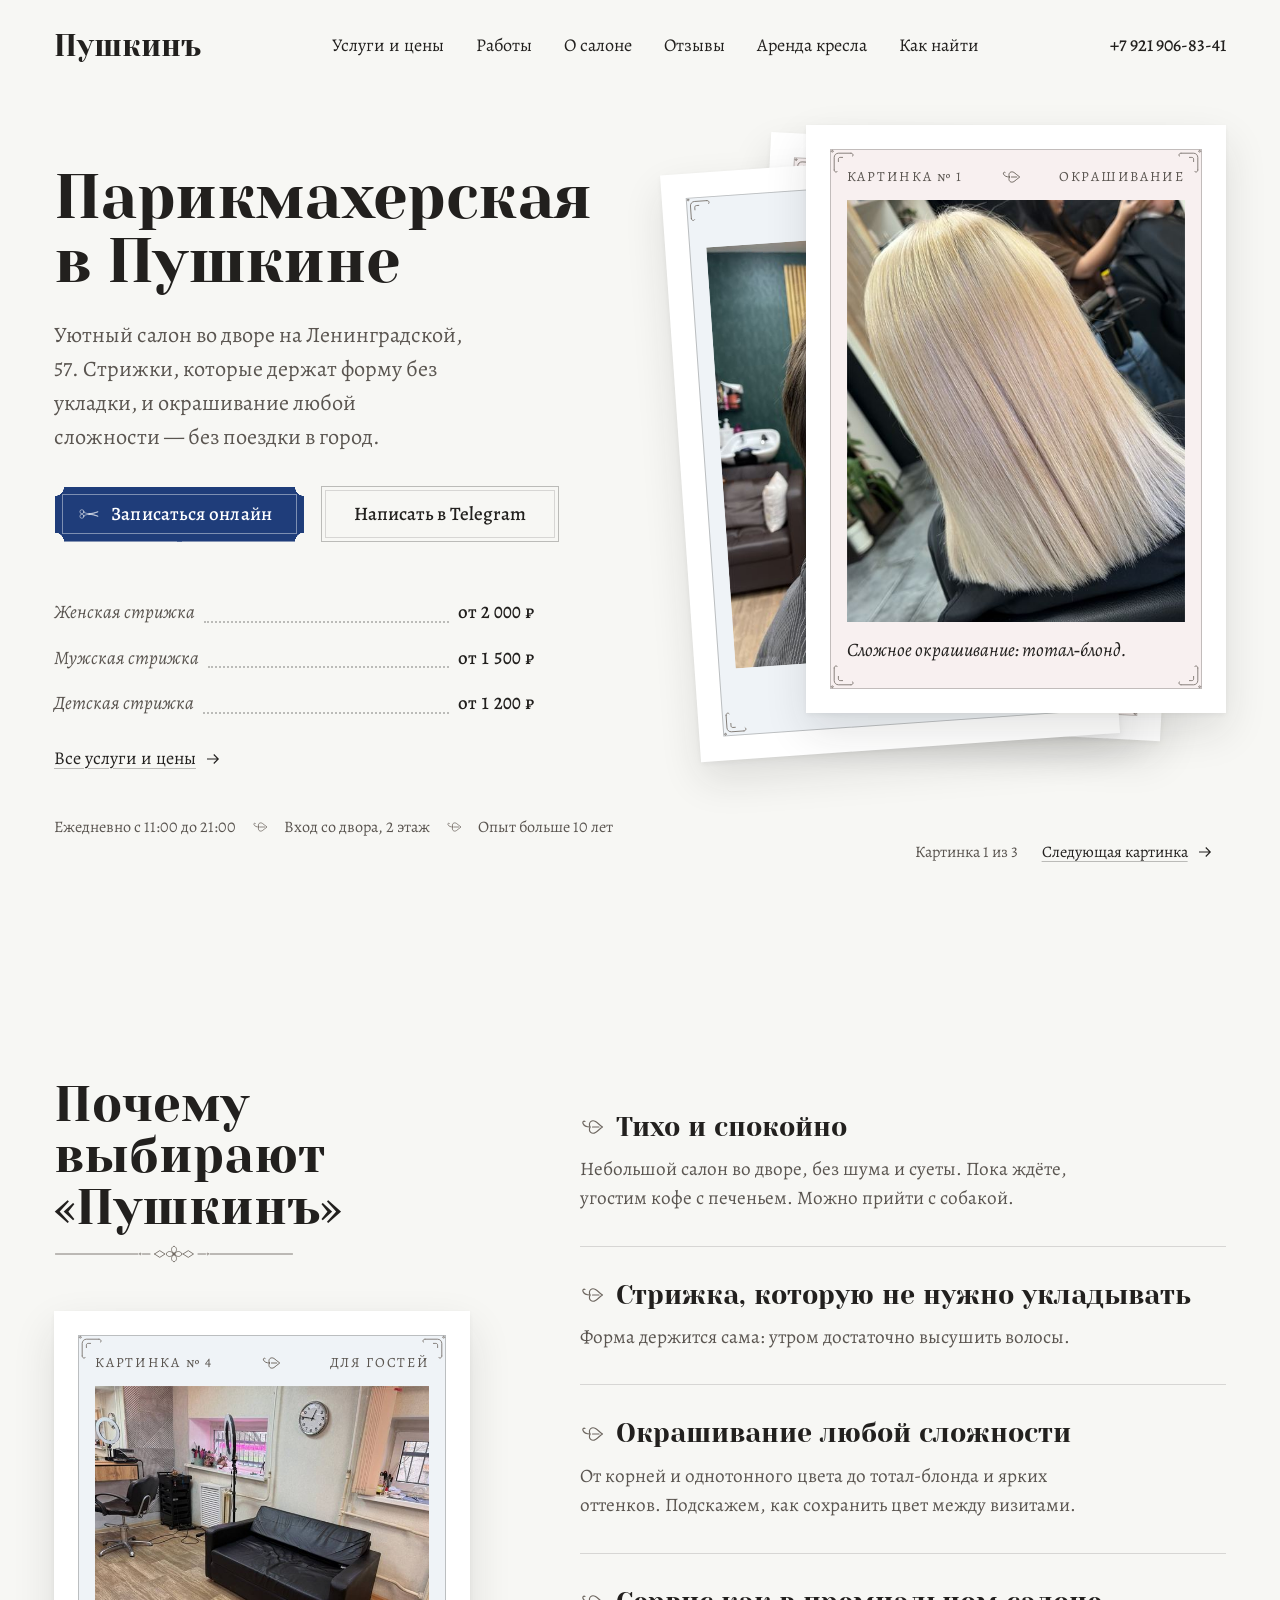
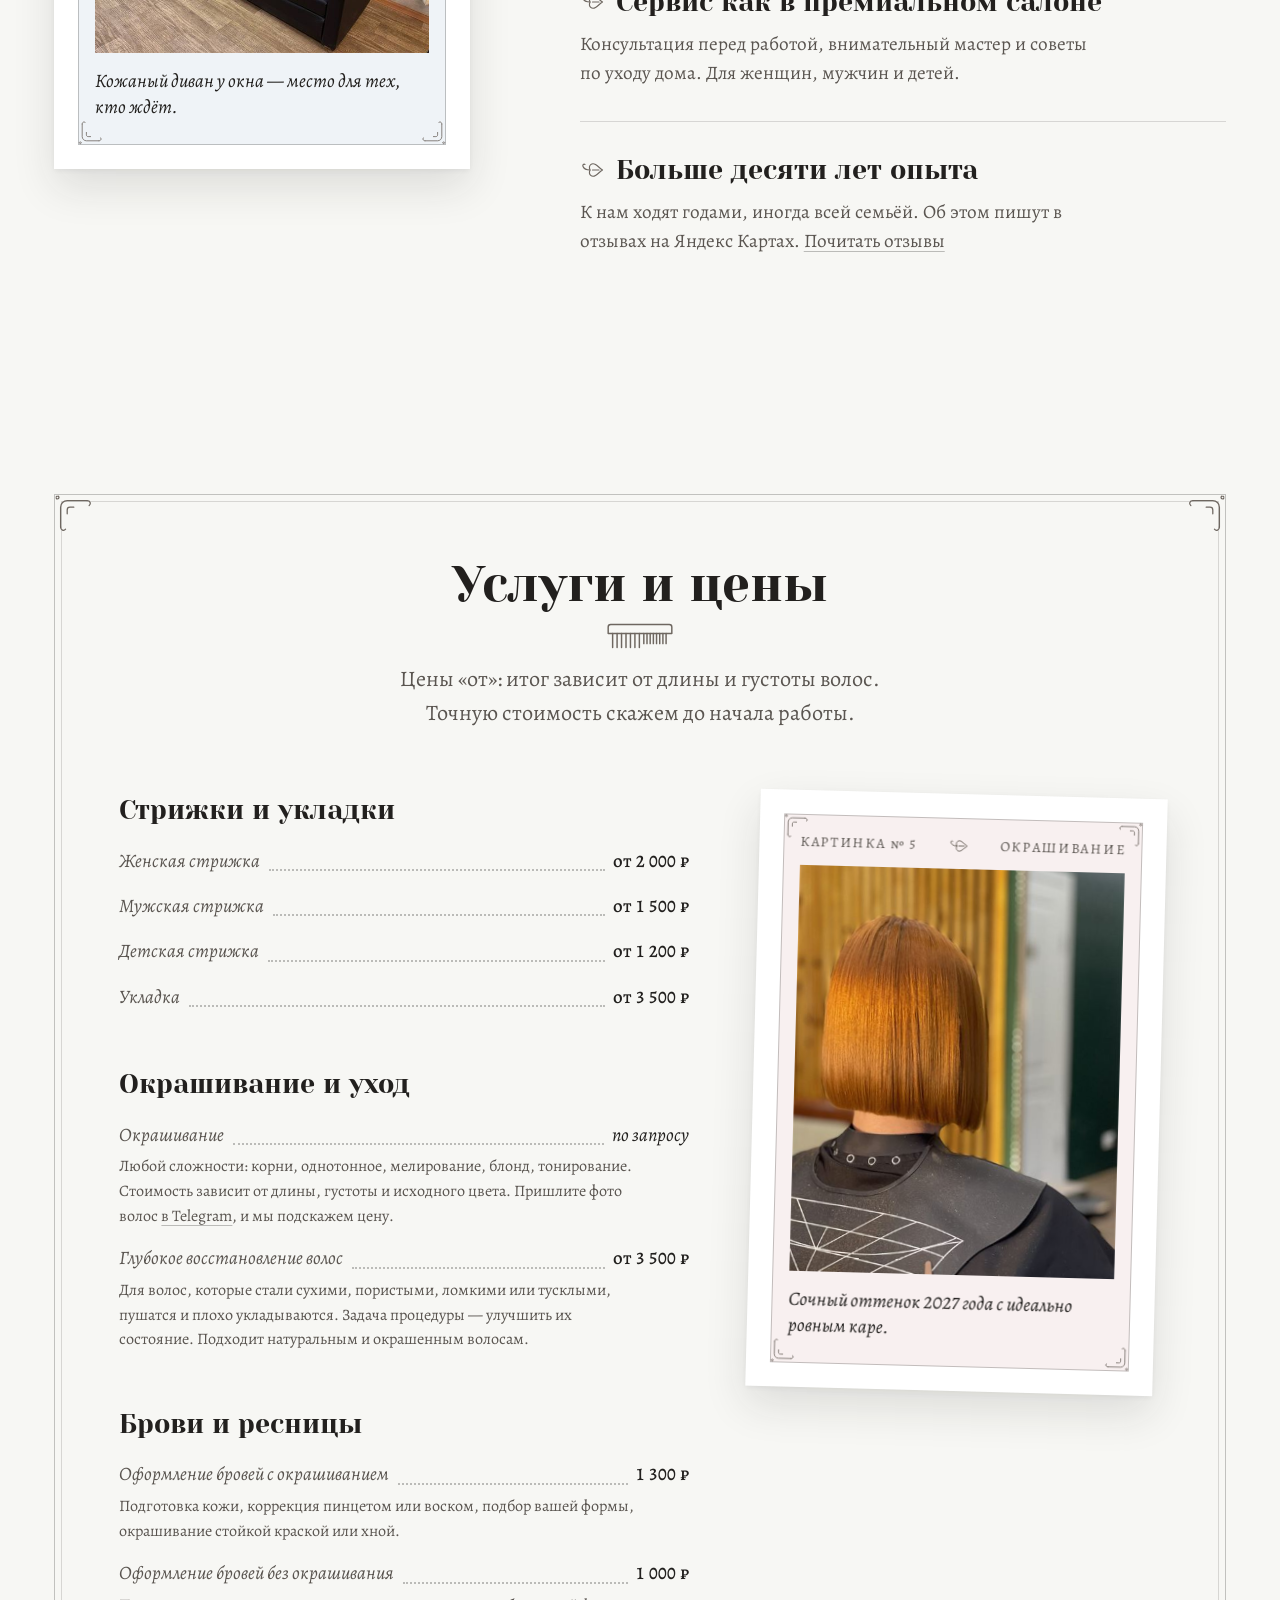
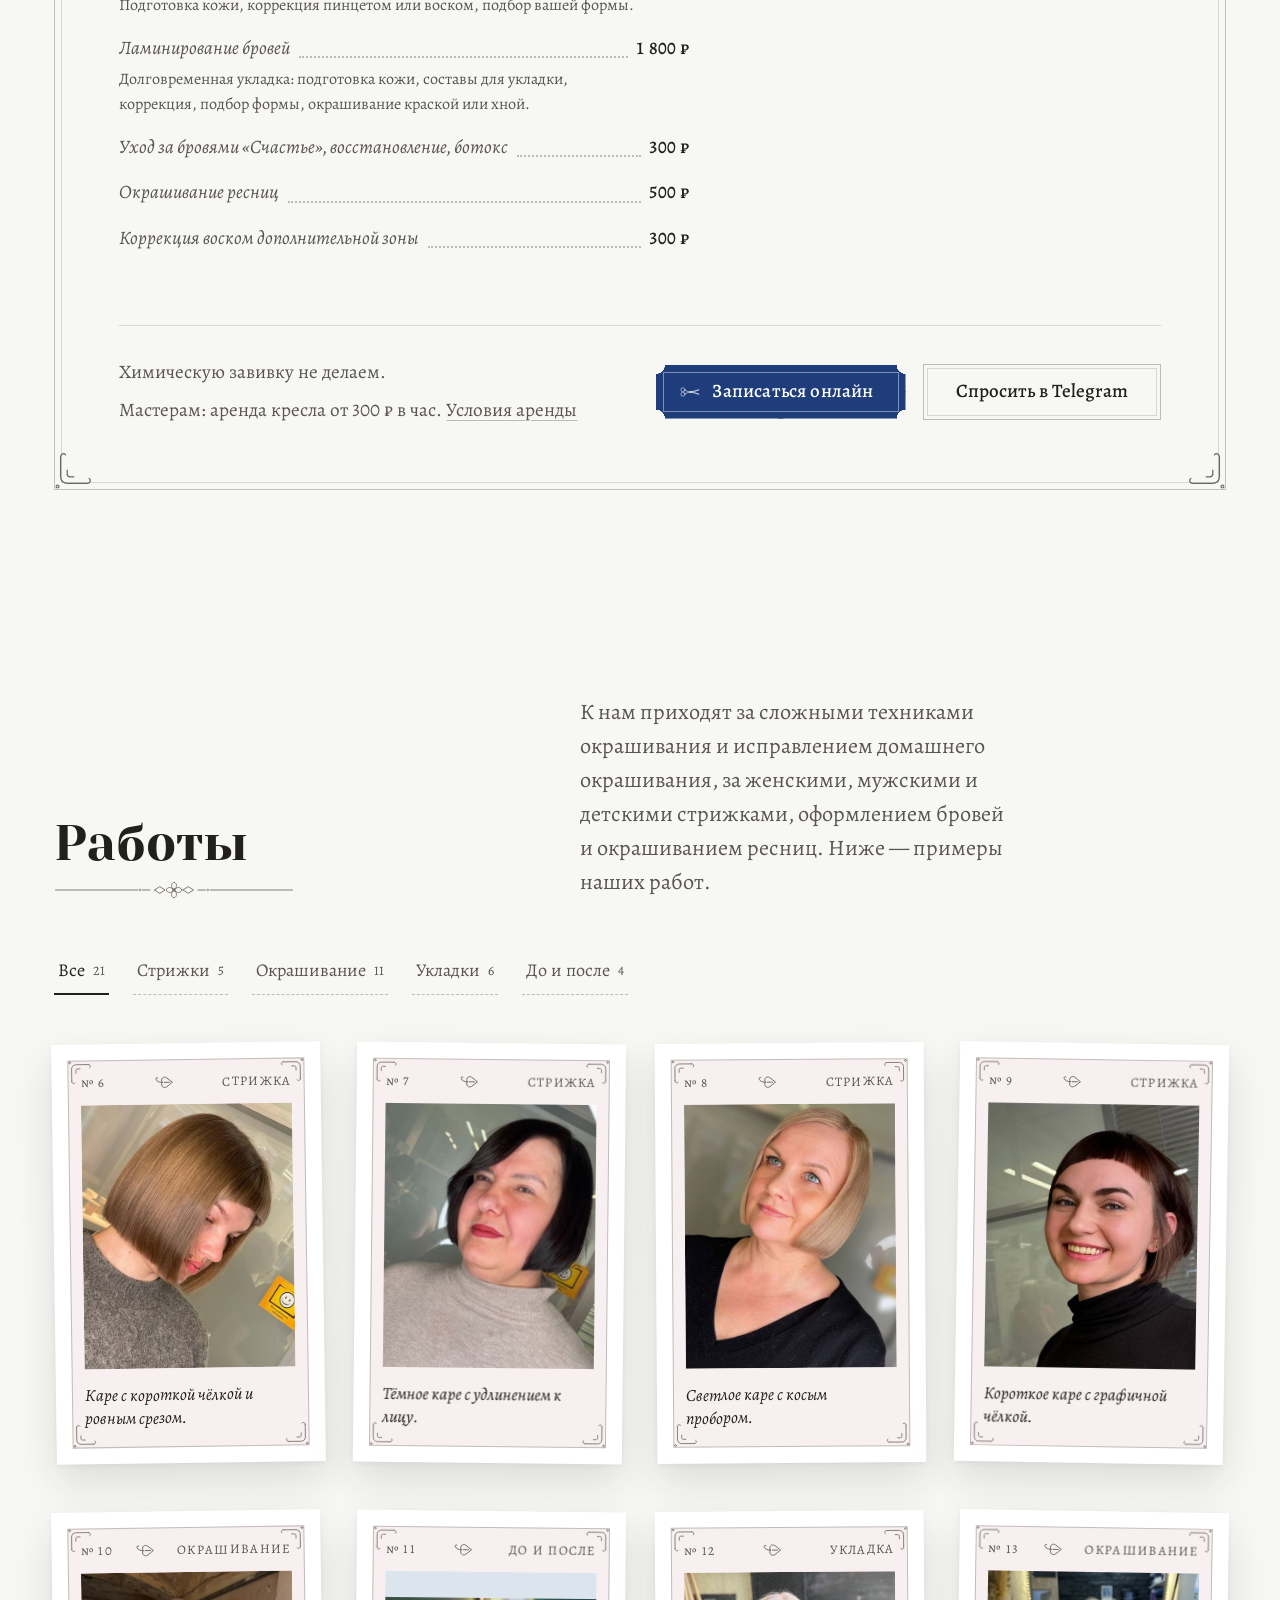
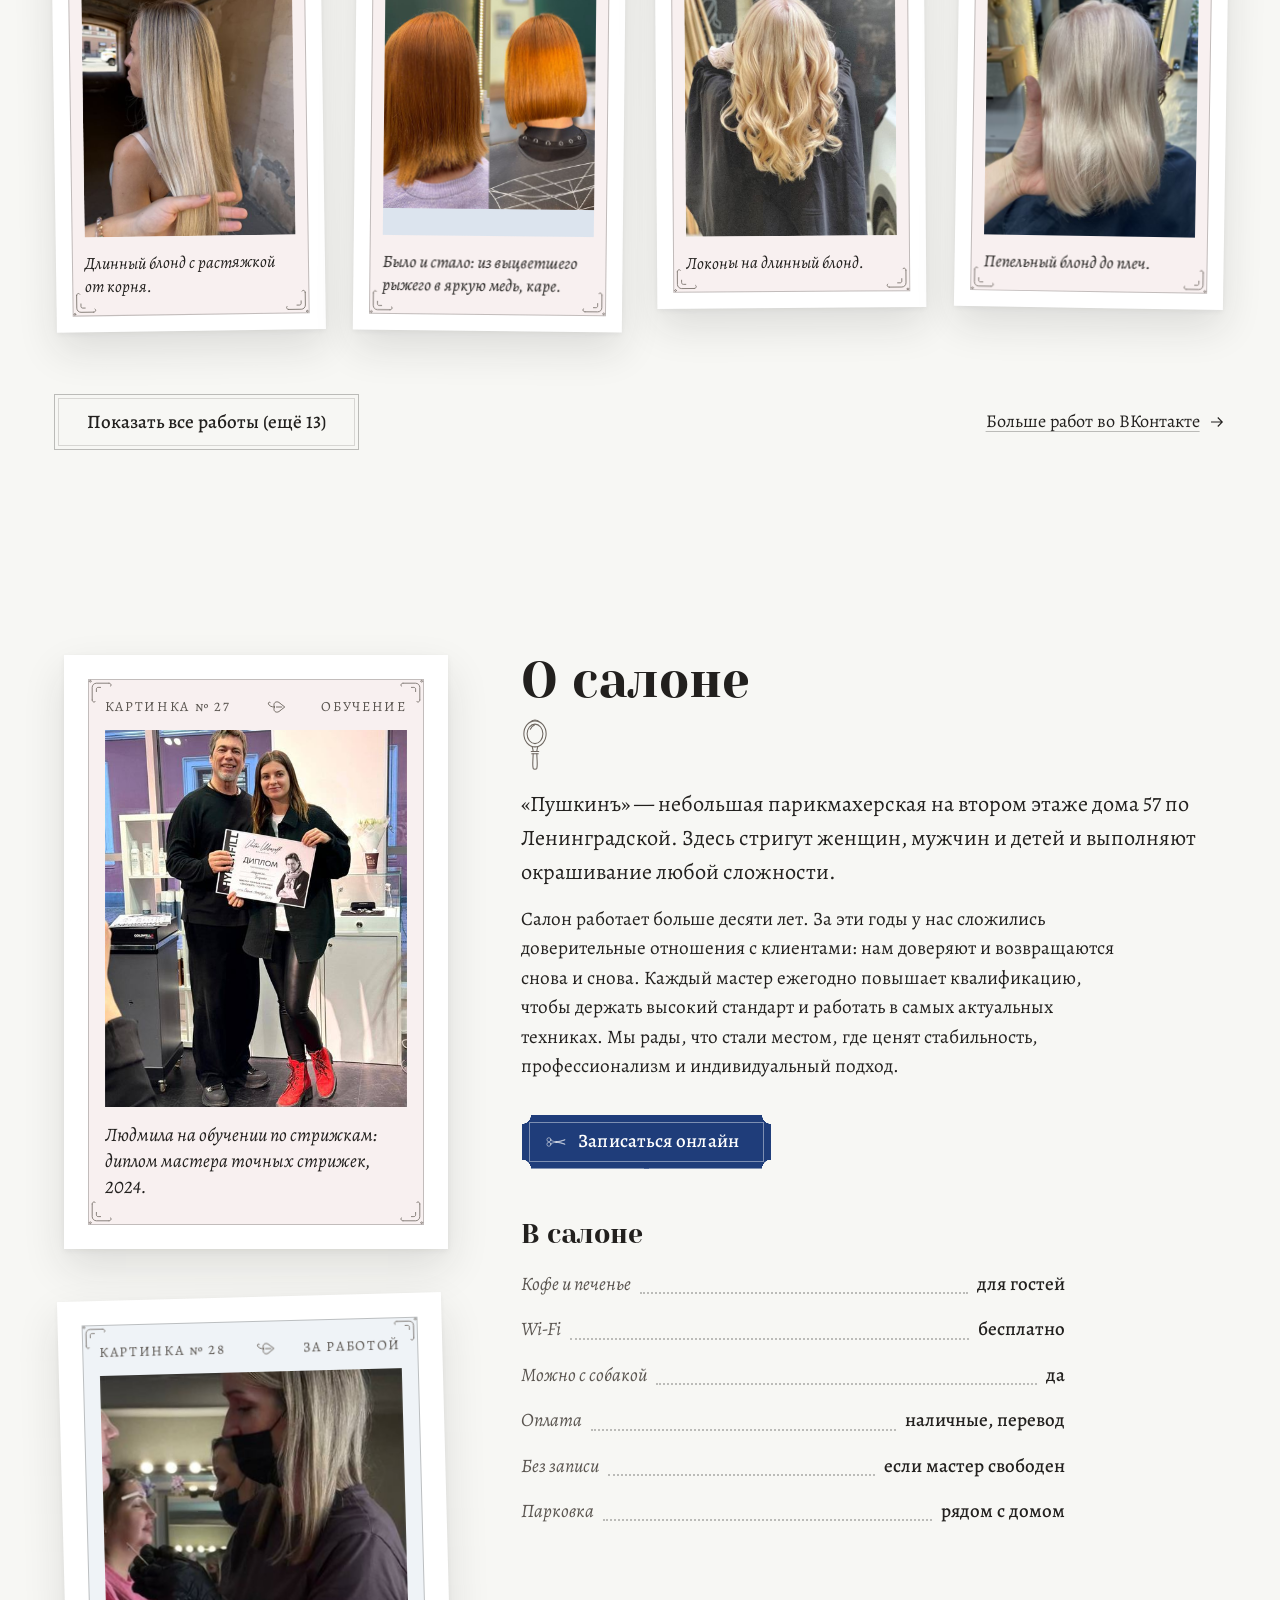
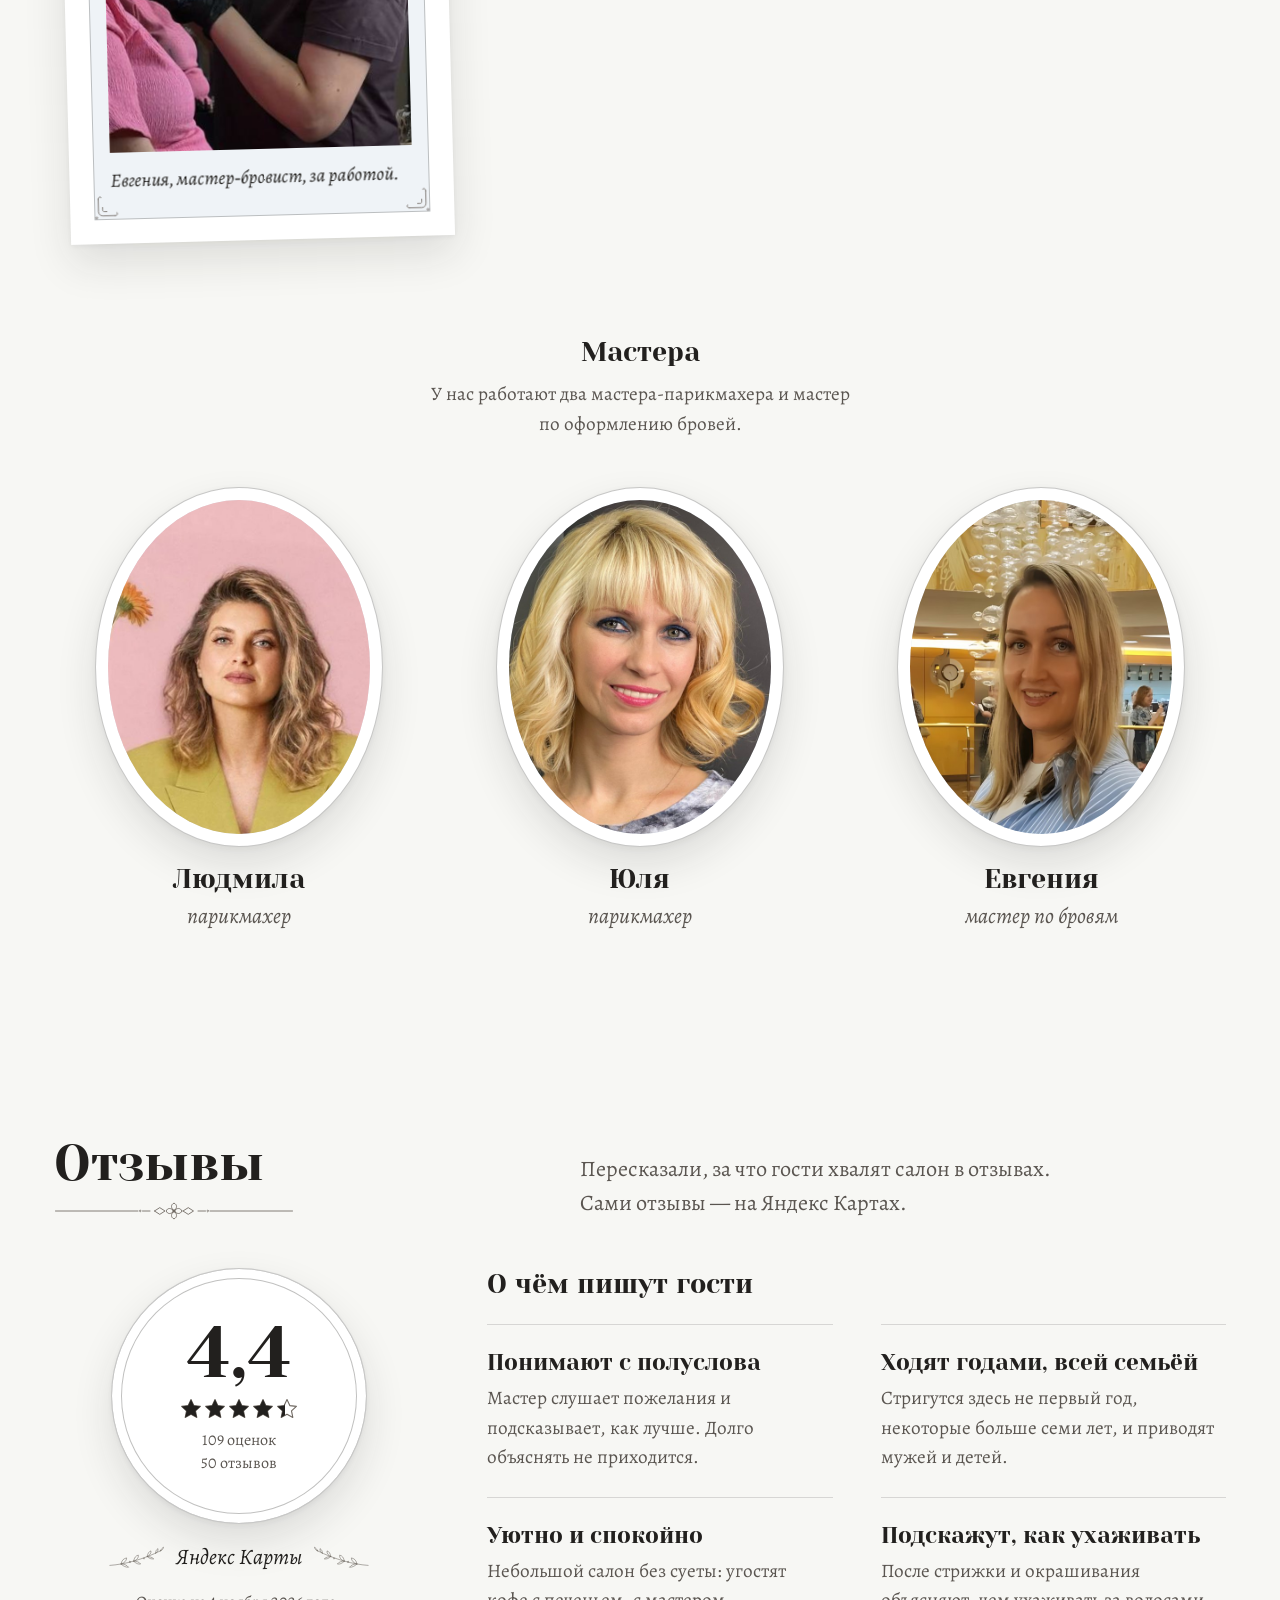
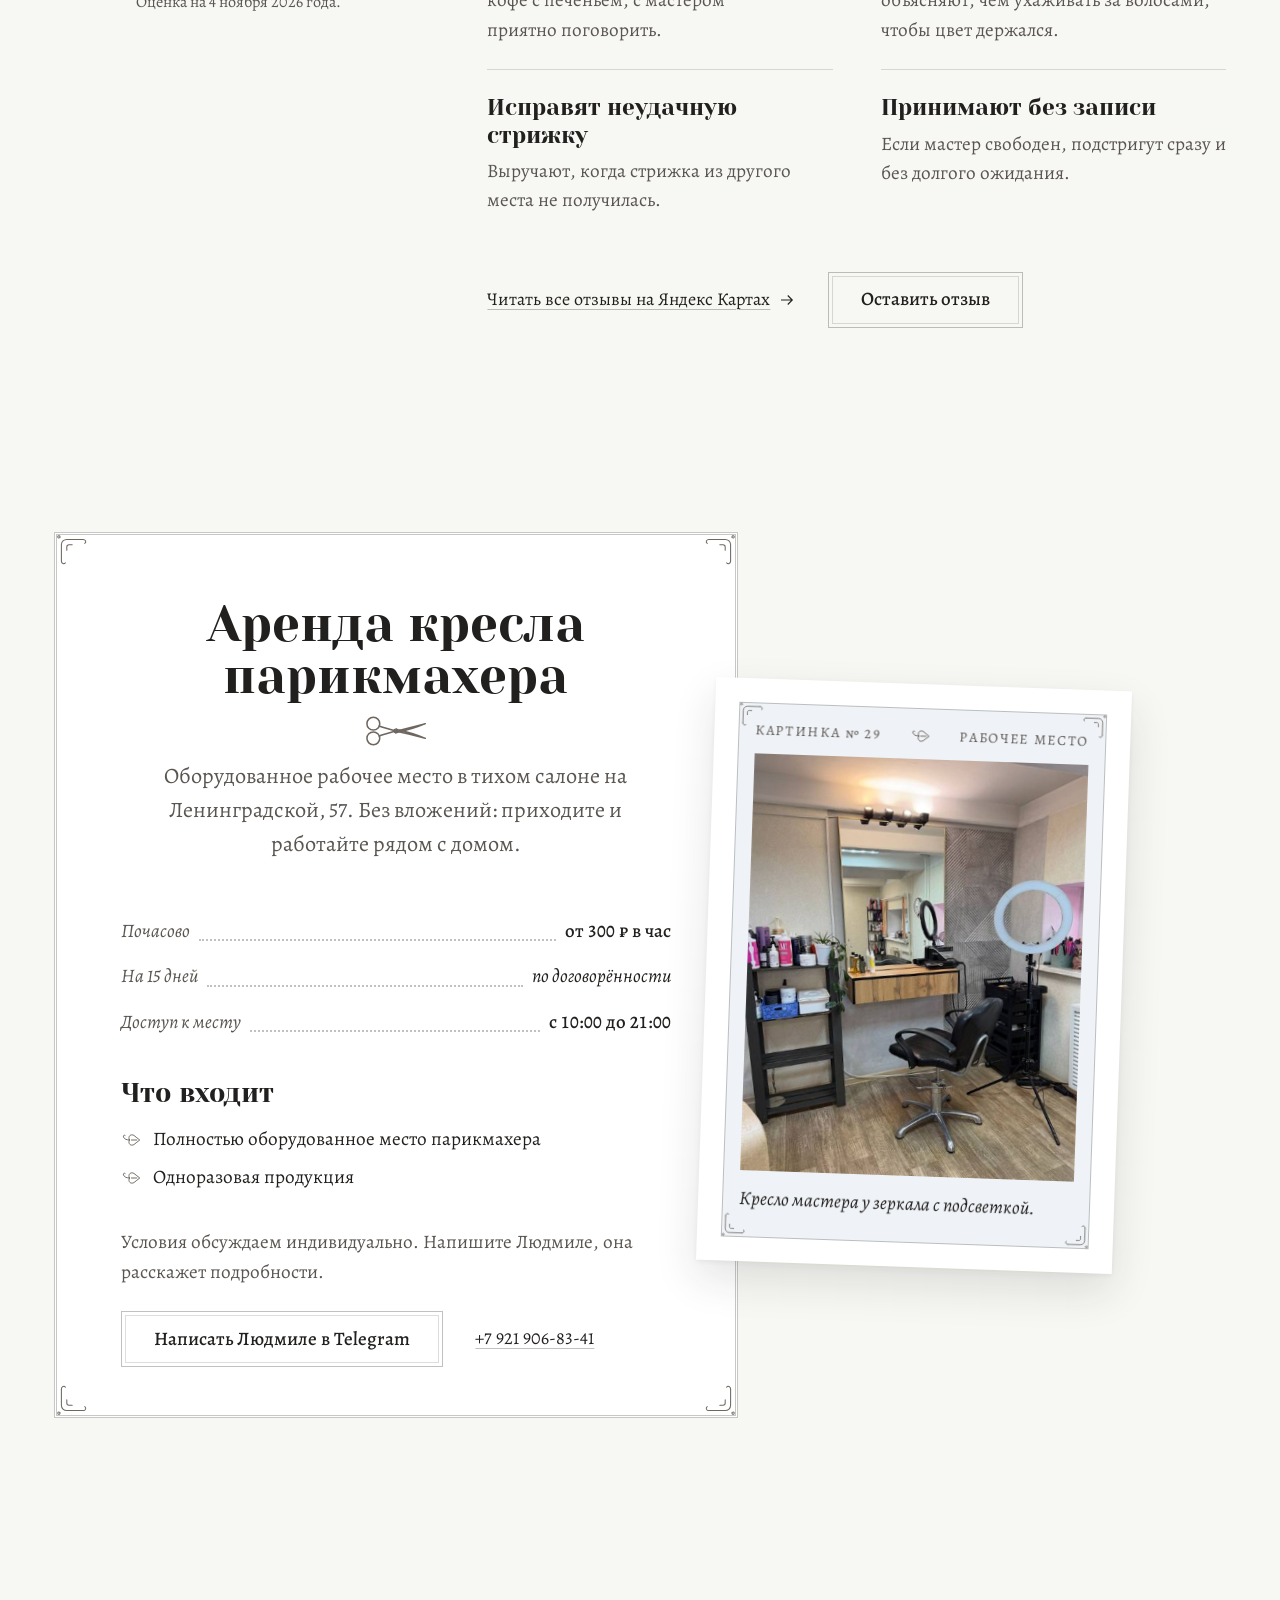
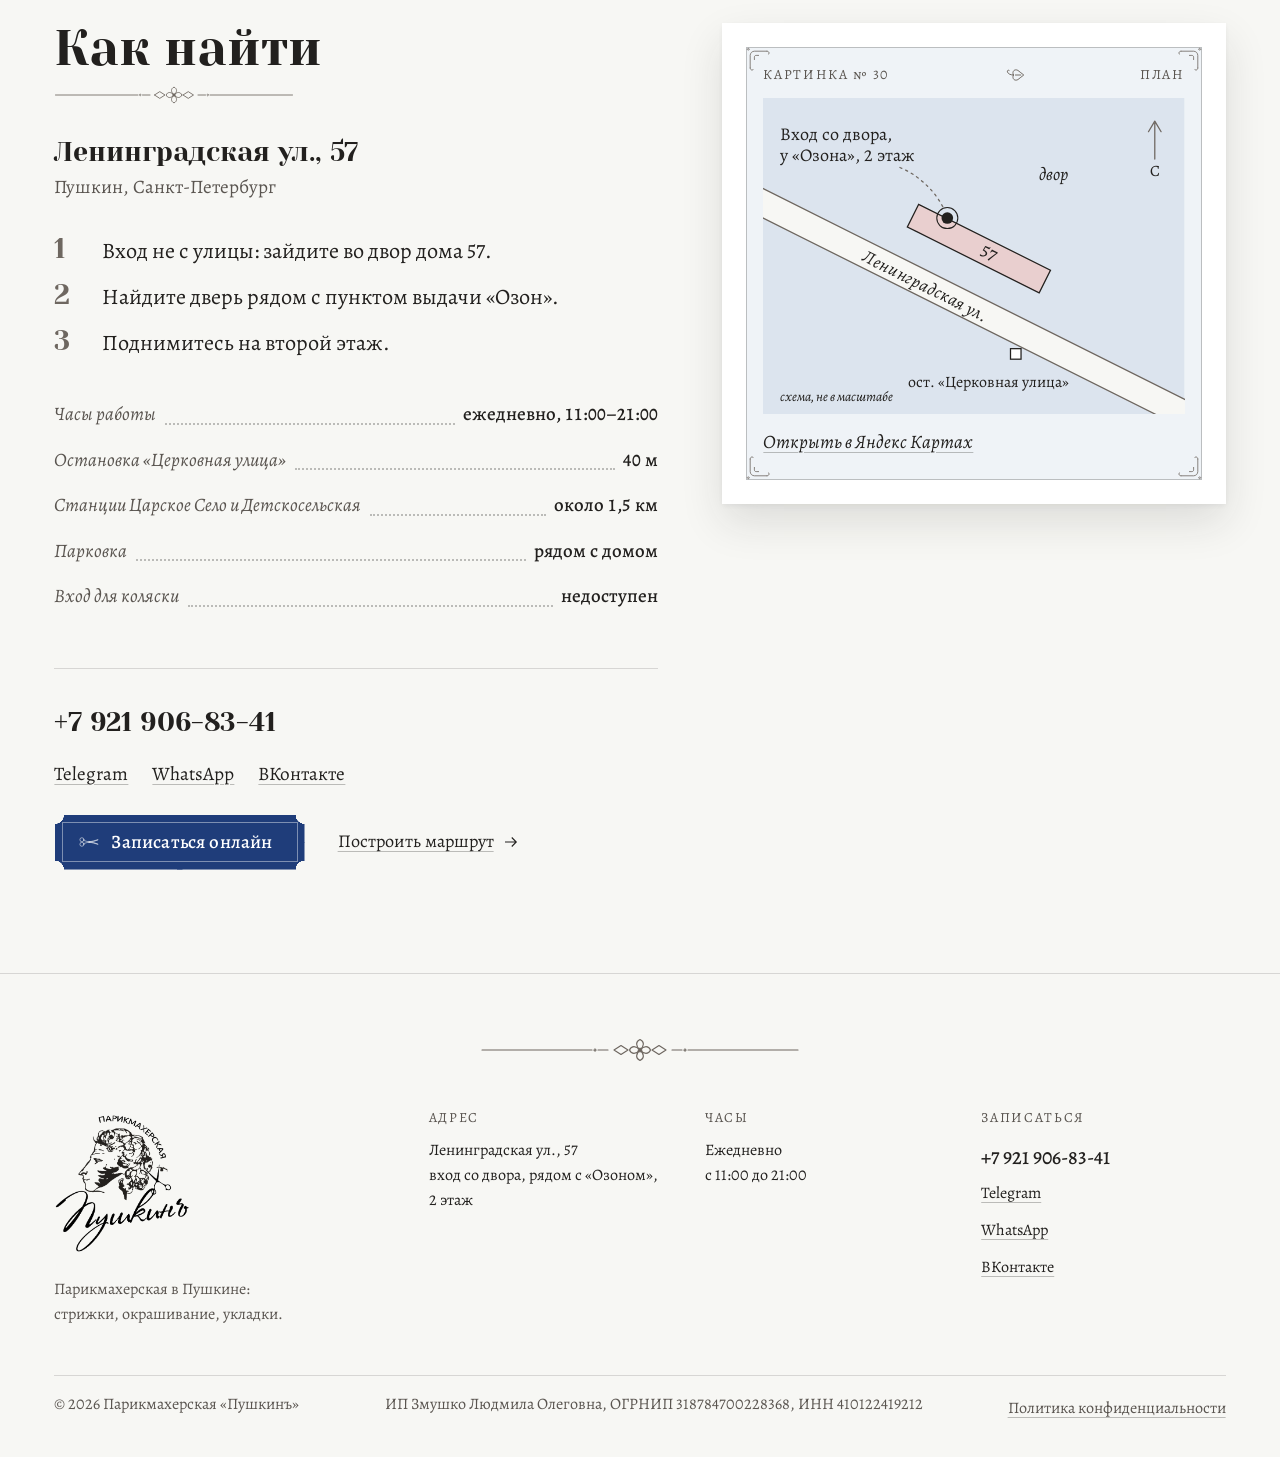
==== commit efc27209: "fix: brows and lashes price list from the client Co-Authored-By: Claude Opus 5.5 <noreply@anthropic." ====
--- a/index.html
+++ b/index.html
@@ -35,7 +35,7 @@
     "image": "https://pushkin-salon.example/img/og-image.jpg",
     "description": "Уютный салон во дворе на Ленинградской, 57 в Пушкине: стрижки для женщин, мужчин и детей, окрашивание любой сложности, уход за волосами, брови.",
     "telephone": "+7 921 906-83-41",
-    "priceRange": "от 1 200 ₽",
+    "priceRange": "от 300 ₽",
     "currenciesAccepted": "RUB",
     "paymentAccepted": "Наличные, перевод",
     "address": {
@@ -66,9 +66,12 @@
         { "@type": "Offer", "itemOffered": { "@type": "Service", "name": "Укладка" }, "priceSpecification": { "@type": "PriceSpecification", "minPrice": 3500, "priceCurrency": "RUB" } },
         { "@type": "Offer", "itemOffered": { "@type": "Service", "name": "Окрашивание любой сложности" } },
         { "@type": "Offer", "itemOffered": { "@type": "Service", "name": "Глубокое восстановление волос" }, "priceSpecification": { "@type": "PriceSpecification", "minPrice": 3500, "priceCurrency": "RUB" } },
-        { "@type": "Offer", "itemOffered": { "@type": "Service", "name": "Оформление бровей" }, "priceSpecification": { "@type": "PriceSpecification", "minPrice": 1500, "priceCurrency": "RUB" } },
-        { "@type": "Offer", "itemOffered": { "@type": "Service", "name": "Окрашивание бровей" }, "priceSpecification": { "@type": "PriceSpecification", "minPrice": 1500, "priceCurrency": "RUB" } },
-        { "@type": "Offer", "itemOffered": { "@type": "Service", "name": "Ламинирование бровей" }, "priceSpecification": { "@type": "PriceSpecification", "minPrice": 2000, "priceCurrency": "RUB" } },
+        { "@type": "Offer", "itemOffered": { "@type": "Service", "name": "Оформление бровей с окрашиванием" }, "price": 1300, "priceCurrency": "RUB" },
+        { "@type": "Offer", "itemOffered": { "@type": "Service", "name": "Оформление бровей без окрашивания" }, "price": 1000, "priceCurrency": "RUB" },
+        { "@type": "Offer", "itemOffered": { "@type": "Service", "name": "Ламинирование бровей" }, "price": 1800, "priceCurrency": "RUB" },
+        { "@type": "Offer", "itemOffered": { "@type": "Service", "name": "Уход за бровями" }, "price": 300, "priceCurrency": "RUB" },
+        { "@type": "Offer", "itemOffered": { "@type": "Service", "name": "Окрашивание ресниц" }, "price": 500, "priceCurrency": "RUB" },
+        { "@type": "Offer", "itemOffered": { "@type": "Service", "name": "Коррекция воском дополнительной зоны" }, "price": 300, "priceCurrency": "RUB" },
         { "@type": "Offer", "itemOffered": { "@type": "Service", "name": "Аренда парикмахерского кресла" }, "priceSpecification": { "@type": "UnitPriceSpecification", "minPrice": 300, "priceCurrency": "RUB", "unitText": "час" } }
       ]
     }
@@ -347,11 +350,23 @@
               </section>
 
               <section class="services__group" aria-labelledby="services-brows">
-                <h3 id="services-brows">Брови</h3>
+                <h3 id="services-brows">Брови и ресницы</h3>
                 <ul class="price-list" role="list">
-                  <li class="price-row"><span class="price-row__name">Оформление бровей</span><span class="price-row__price">от 1 500 ₽</span></li>
-                  <li class="price-row"><span class="price-row__name">Окрашивание бровей</span><span class="price-row__price">от 1 500 ₽</span></li>
-                  <li class="price-row"><span class="price-row__name">Ламинирование бровей</span><span class="price-row__price">от 2 000 ₽</span></li>
+                  <li class="price-row">
+                    <span class="price-row__name">Оформление бровей с окрашиванием</span><span class="price-row__price">1 300 ₽</span>
+                    <span class="price-row__note">Подготовка кожи, коррекция пинцетом или воском, подбор вашей формы, окрашивание стойкой краской или хной.</span>
+                  </li>
+                  <li class="price-row">
+                    <span class="price-row__name">Оформление бровей без окрашивания</span><span class="price-row__price">1 000 ₽</span>
+                    <span class="price-row__note">Подготовка кожи, коррекция пинцетом или воском, подбор вашей формы.</span>
+                  </li>
+                  <li class="price-row">
+                    <span class="price-row__name">Ламинирование бровей</span><span class="price-row__price">1 800 ₽</span>
+                    <span class="price-row__note">Долговременная укладка: подготовка кожи, составы для укладки, коррекция, подбор формы, окрашивание краской или хной.</span>
+                  </li>
+                  <li class="price-row"><span class="price-row__name">Уход за бровями «Счастье», восстановление, ботокс</span><span class="price-row__price">300 ₽</span></li>
+                  <li class="price-row"><span class="price-row__name">Окрашивание ресниц</span><span class="price-row__price">500 ₽</span></li>
+                  <li class="price-row"><span class="price-row__name">Коррекция воском дополнительной зоны</span><span class="price-row__price">300 ₽</span></li>
                 </ul>
               </section>
             </div>
